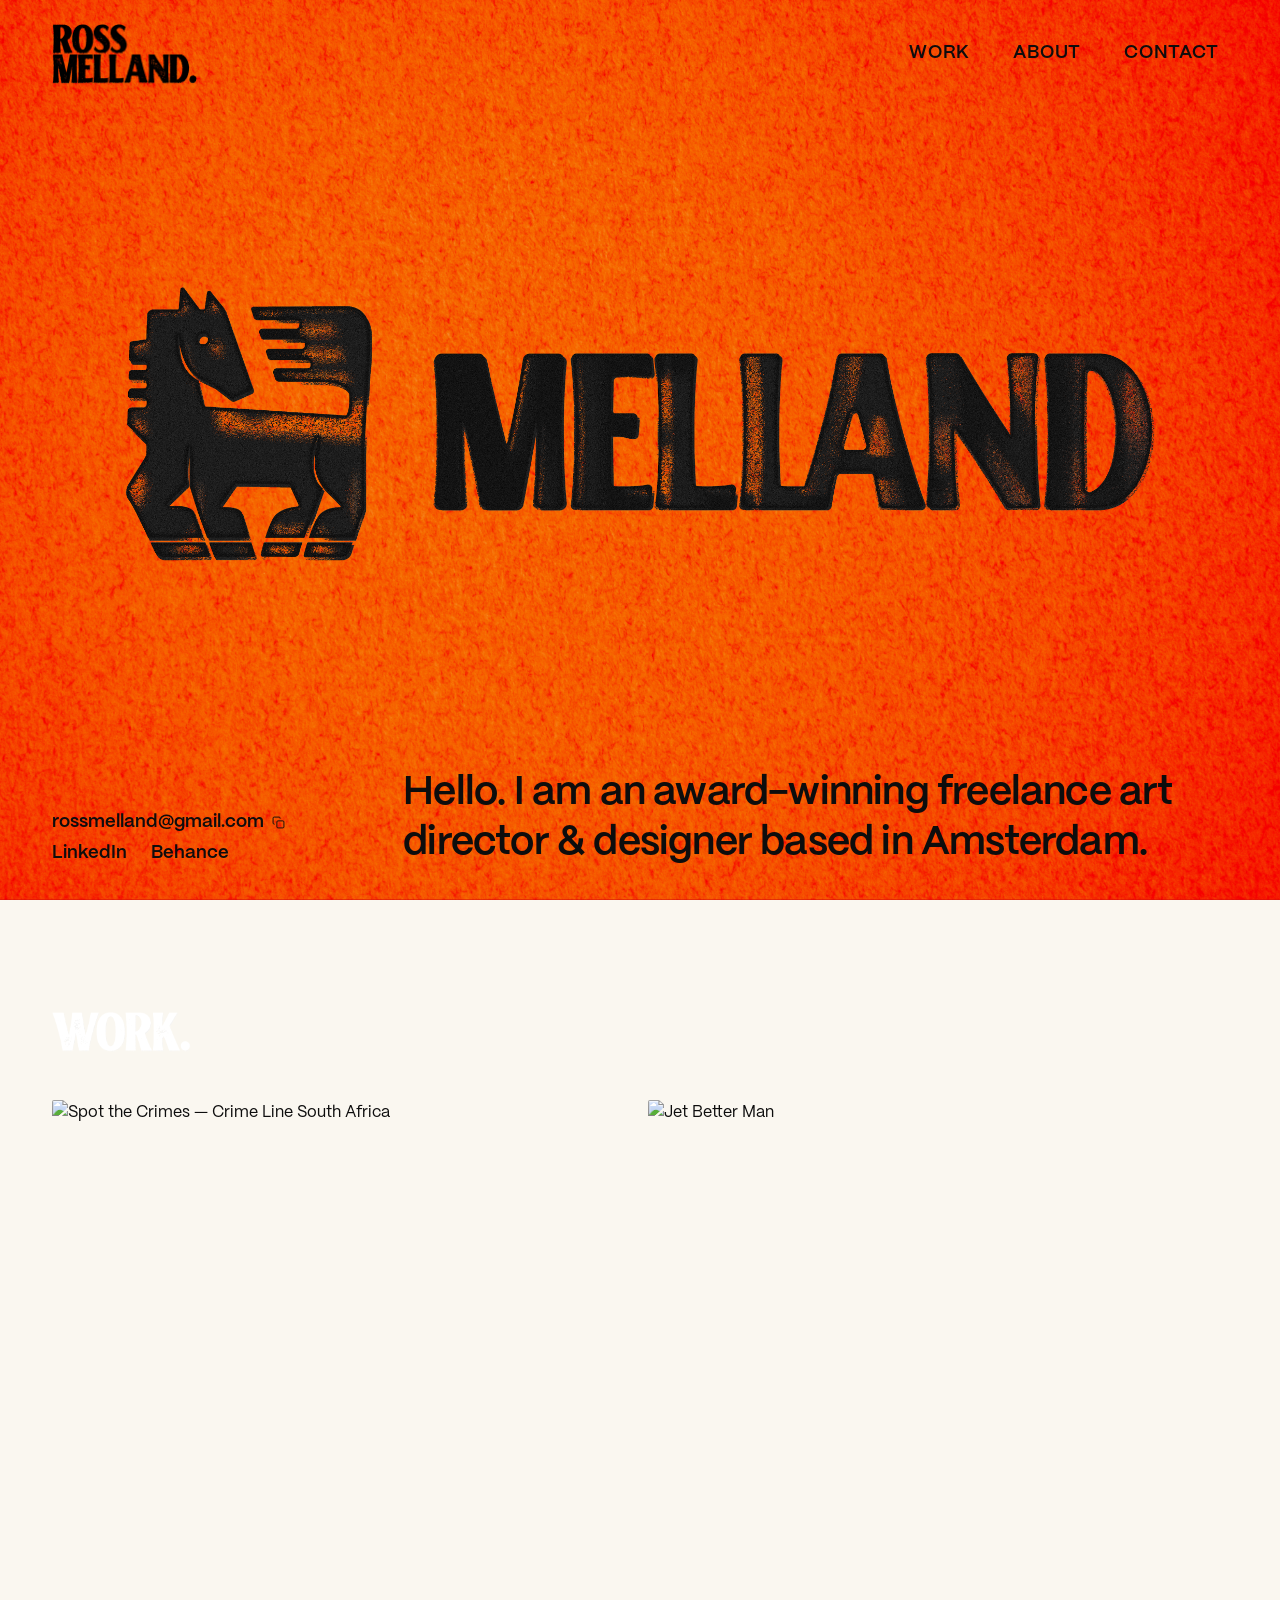
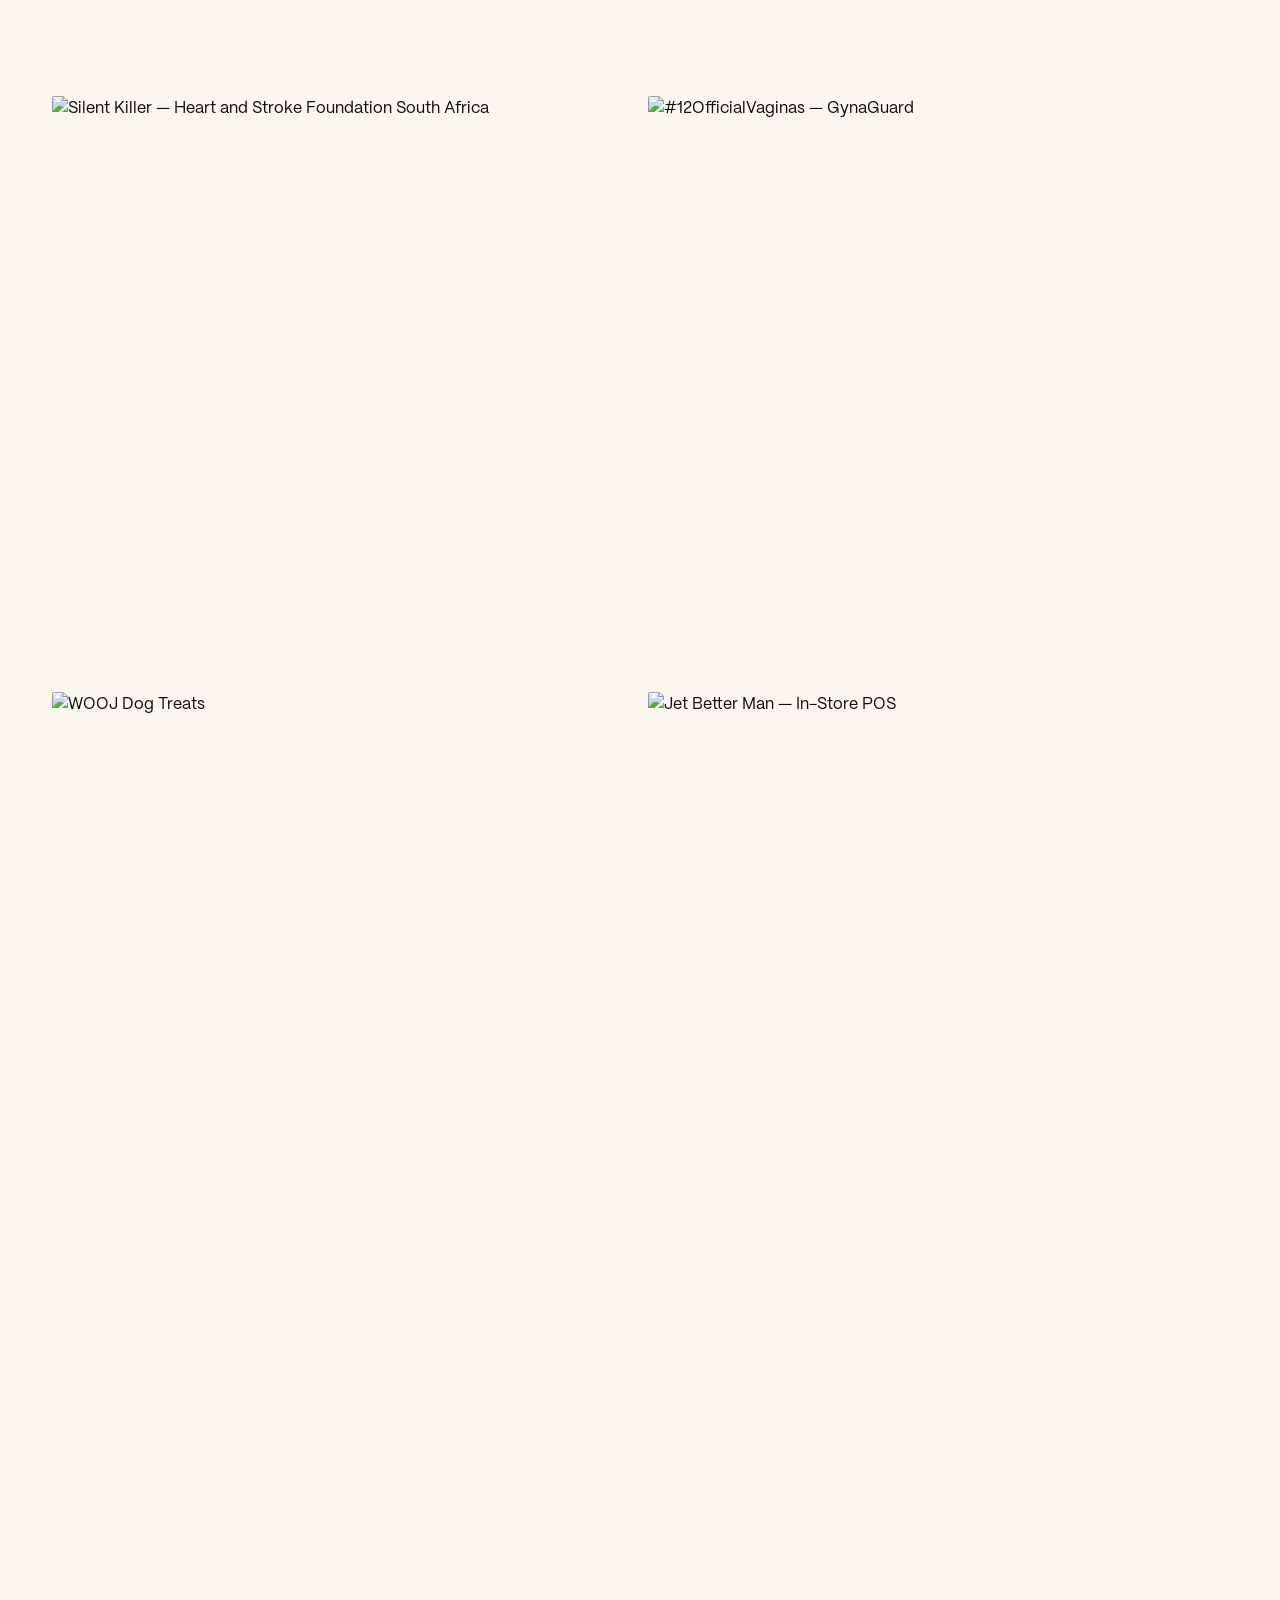
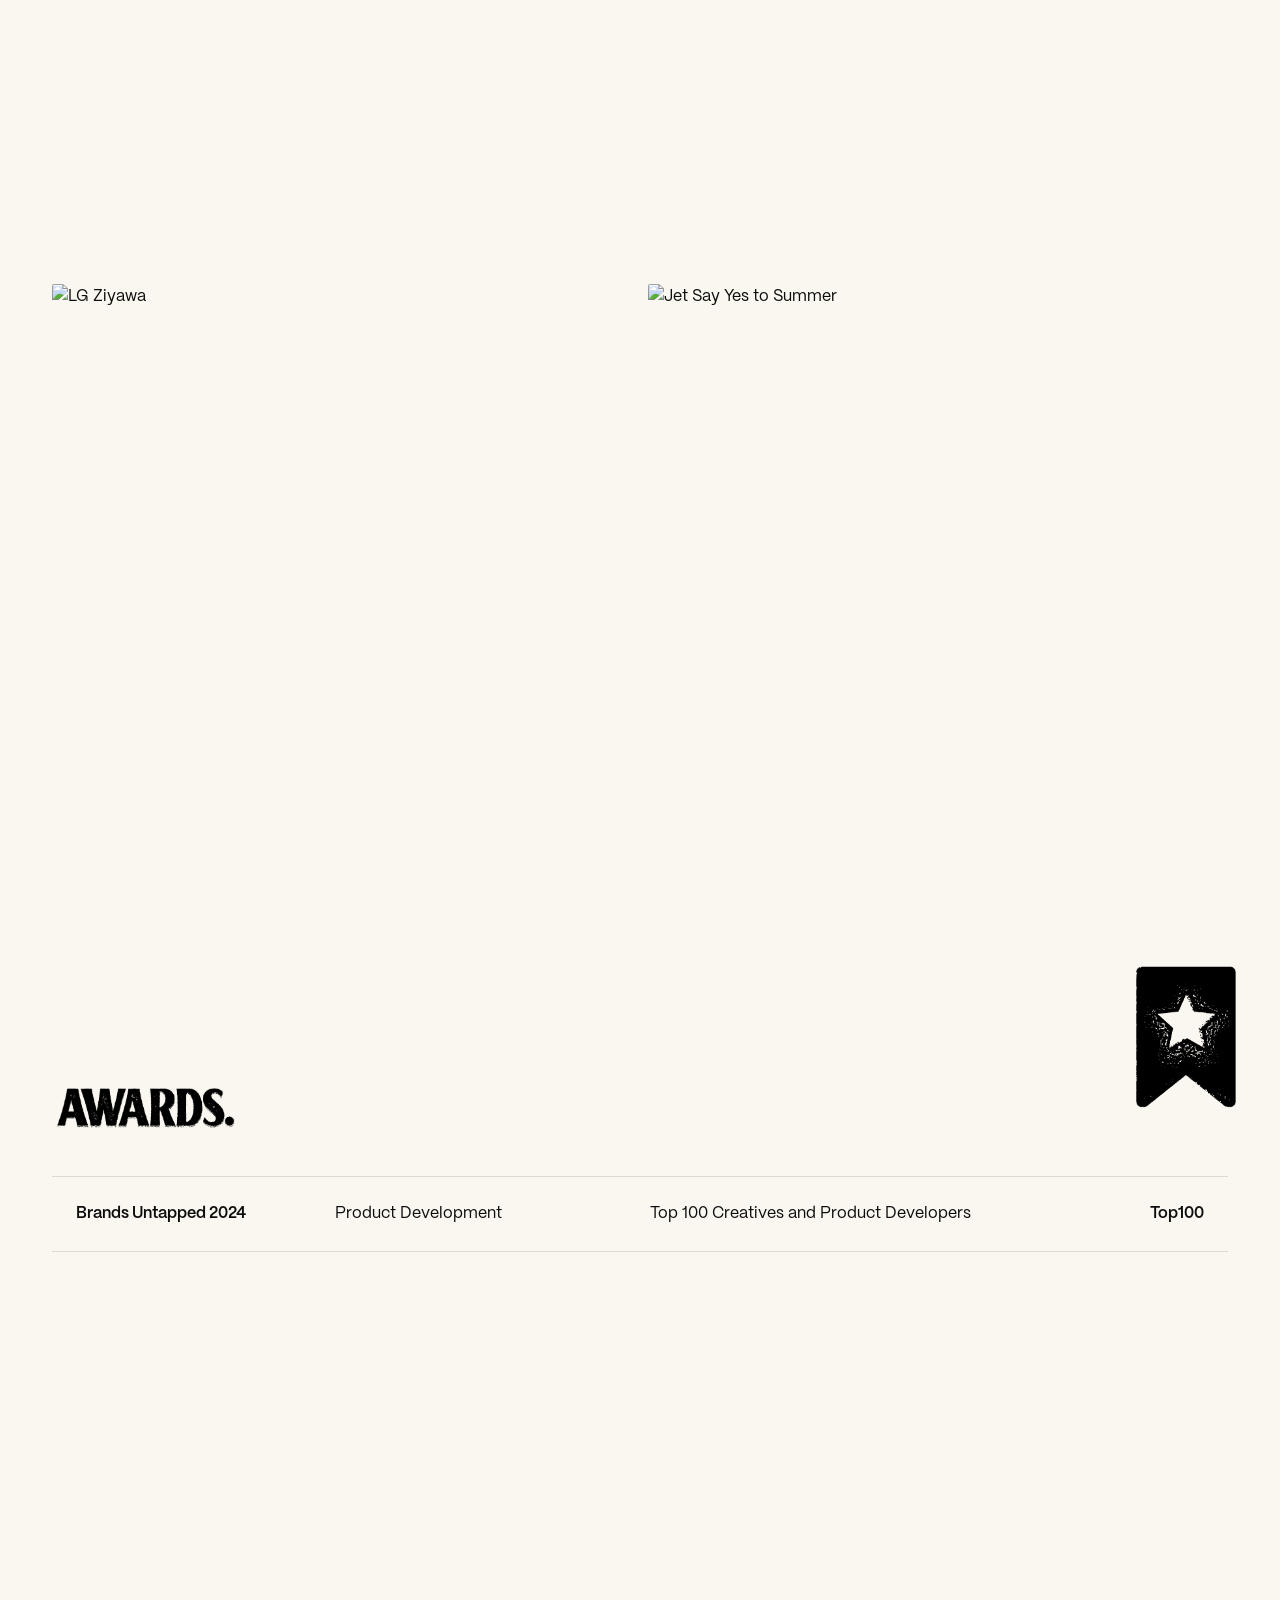
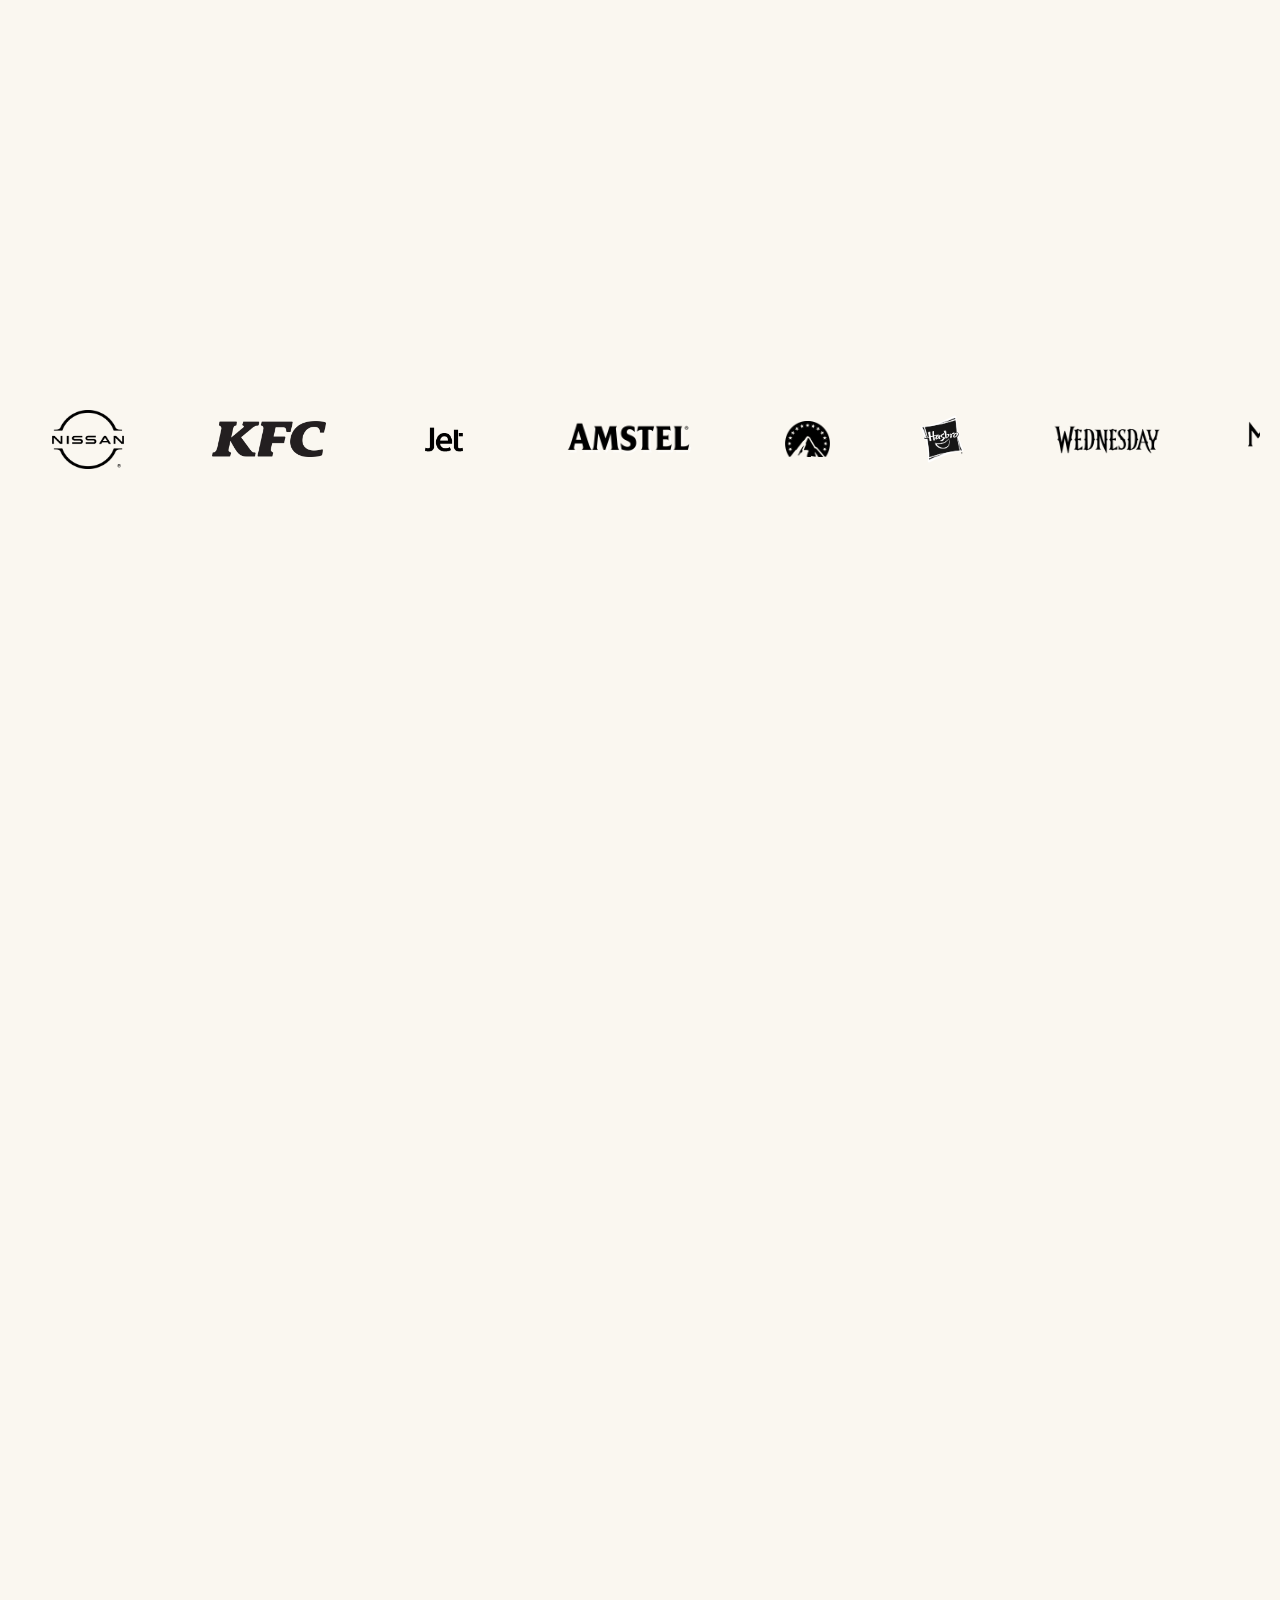
==== index.html @ 4ff9392a "Add stamped nav hover effect, tighten nav spacing, resize hero contact links Co-Authored-By: Claude " ====
<!DOCTYPE html>
<html lang="en">
<head>
  <meta charset="UTF-8" />
  <meta name="viewport" content="width=device-width, initial-scale=1.0" />
  <title>Ross Melland — Senior Art Director, Amsterdam</title>
  <meta name="description" content="Ross Melland is a Senior Art Director based in Amsterdam, specialising in art direction, brand identity, licensing, and creative consultancy." />
  <link rel="icon" type="image/png" sizes="32x32" href="favicon-32.png" />
  <link rel="icon" type="image/png" sizes="16x16" href="favicon-16.png" />
  <link rel="icon" type="image/x-icon" href="favicon.ico" />
  <link rel="apple-touch-icon" sizes="180x180" href="favicon-180.png" />
  <link rel="stylesheet" href="styles.css" />
</head>
<body>

  <div class="page-wrapper" id="pageWrapper">

  <!-- Navigation -->
  <nav class="nav" id="nav">
    <div class="nav__inner">
      <a href="index.html" class="nav__logo">
        <span class="nav__logo-frame">
          <img src="images/headings/about-title.png" alt="Ross Melland" class="nav__logo-img nav__logo-img--word" />
          <img src="images/Melland icon stamped.png" alt="Ross Melland" class="nav__logo-img nav__logo-img--mark" />
        </span>
      </a>
      <button class="nav__toggle" id="navToggle" aria-label="Toggle menu" aria-expanded="false">
        <span></span><span></span>
      </button>
      <ul class="nav__links" id="navLinks">
        <li><a href="#work" class="nav__link--work">Work</a></li>
        <li><a href="#about" class="nav__link--about">About</a></li>
        <li><a href="#contact" class="nav__cta nav__link--contact">Contact</a></li>
      </ul>
    </div>
  </nav>

  <main>

    <!-- Hero -->
    <section class="hero" id="hero">
      <div class="hero__logo-wrap">
        <img src="images/Melland logo stamped.png" alt="Ross Melland" class="hero__logo" />
      </div>
      <div class="hero__bottom container">
        <div class="hero__contact">
          <div class="hero__email-wrap">
            <button class="hero__email" id="heroEmail" aria-label="Copy email address">
              rossmelland@gmail.com
              <svg class="hero__email-icon" width="13" height="13" viewBox="0 0 24 24" fill="none" stroke="currentColor" stroke-width="1.75" aria-hidden="true">
                <rect x="9" y="9" width="13" height="13" rx="2"/>
                <path d="M5 15H4a2 2 0 0 1-2-2V4a2 2 0 0 1 2-2h9a2 2 0 0 1 2 2v1"/>
              </svg>
            </button>
            <span class="hero__copied" id="heroEmailCopied" aria-live="polite">Copied!</span>
          </div>
          <div class="hero__social-links">
            <a href="https://www.linkedin.com/in/rossmelland" target="_blank" rel="noopener noreferrer" class="hero__social-link">LinkedIn</a>
            <a href="https://www.behance.net/rossmelland" target="_blank" rel="noopener noreferrer" class="hero__social-link">Behance</a>
          </div>
        </div>
        <p class="hero__bio">Hello. I am an award-winning freelance art director &amp; designer based in Amsterdam.</p>
      </div>
    </section>

    <!-- Work / Portfolio -->
    <section class="section work" id="work">
      <div class="bg-tiles bg-tiles--work" id="bgTilesWork" aria-hidden="true"></div>
      <div class="container">
        <div class="section__header">
          <h2 class="section__title"><img src="images/headings/work-title.png" alt="Work." /></h2>
        </div>
        <div class="work__grid">

          <article class="work__card" data-index="01">
            <a href="gynaGuard.html" class="work__card-link" aria-label="View project: #12OfficialVaginas">
              <div class="work__card-image">
                <img src="images/projects/gynaGuard-hero.jpg" alt="#12OfficialVaginas — GynaGuard" class="work__card-img" />
                <div class="work__card-overlay">
                  <h3 class="work__card-overlay-title">#12OfficialVaginas</h3>
                  <span class="work__card-overlay-cat">Social Content Campaign</span>
                </div>
                <img src="images/textures/card-border-01.png" alt="" class="work__card-border" aria-hidden="true" />
              </div>
            </a>
          </article>

          <article class="work__card" data-index="02">
            <a href="jet-man.html" class="work__card-link" aria-label="View project: Jet Better Man">
              <div class="work__card-image">
                <img src="images/projects/jet-man-hero.png" alt="Jet Better Man" class="work__card-img" />
                <div class="work__card-overlay">
                  <h3 class="work__card-overlay-title">Better Man TVC</h3>
                  <span class="work__card-overlay-cat">Television Commercial</span>
                </div>
                <img src="images/textures/card-border-01.png" alt="" class="work__card-border" aria-hidden="true" />
              </div>
            </a>
          </article>

          <article class="work__card" data-index="03">
            <a href="jet-instagram.html" class="work__card-link" aria-label="View project: Jet Man Instagram">
              <div class="work__card-image">
                <img src="images/projects/jet-instagram-hero.jpg" alt="Jet Man Instagram" class="work__card-img" />
                <div class="work__card-overlay">
                  <h3 class="work__card-overlay-title">Jet Man Instagram</h3>
                  <span class="work__card-overlay-cat">Art Direction Social Media</span>
                </div>
                <img src="images/textures/card-border-01.png" alt="" class="work__card-border" aria-hidden="true" />
              </div>
            </a>
          </article>

          <article class="work__card" data-index="04">
            <a href="jet-pos.html" class="work__card-link" aria-label="View project: Jet Better Man — In-Store POS">
              <div class="work__card-image">
                <img src="images/projects/jet-pos-hero.jpg" alt="Jet Better Man — In-Store POS" class="work__card-img" />
                <div class="work__card-overlay">
                  <h3 class="work__card-overlay-title">Better Man In-Store</h3>
                  <span class="work__card-overlay-cat">Point of Sale / Outdoor</span>
                </div>
                <img src="images/textures/card-border-01.png" alt="" class="work__card-border" aria-hidden="true" />
              </div>
            </a>
          </article>

          <article class="work__card" data-index="05">
            <a href="licensing.html" class="work__card-link" aria-label="View project: Licensing & Product Development">
              <div class="work__card-image">
                <img src="images/projects/licensing-hero.jpg" alt="Licensing & Product Development" class="work__card-img" />
                <div class="work__card-overlay">
                  <h3 class="work__card-overlay-title">Product Development</h3>
                  <span class="work__card-overlay-cat">Licensed Merchandise</span>
                </div>
                <img src="images/textures/card-border-01.png" alt="" class="work__card-border" aria-hidden="true" />
              </div>
            </a>
          </article>

          <article class="work__card" data-index="06">
            <a href="spot-the-crimes.html" class="work__card-link" aria-label="View project: Spot the Crimes">
              <div class="work__card-image">
                <img src="images/projects/spot-the-crimes-hero.jpg" alt="Spot the Crimes — Crime Line South Africa" class="work__card-img" />
                <div class="work__card-overlay">
                  <h3 class="work__card-overlay-title">Spot the Crimes</h3>
                  <span class="work__card-overlay-cat">Interactive Print</span>
                </div>
                <img src="images/textures/card-border-01.png" alt="" class="work__card-border" aria-hidden="true" />
              </div>
            </a>
          </article>

          <article class="work__card" data-index="07">
            <a href="jet-summer.html" class="work__card-link" aria-label="View project: Jet Say Yes to Summer">
              <div class="work__card-image">
                <img src="images/projects/jet-summer-hero.png" alt="Jet Say Yes to Summer" class="work__card-img" />
                <div class="work__card-overlay">
                  <h3 class="work__card-overlay-title">Say Yes to Summer</h3>
                  <span class="work__card-overlay-cat">Television Commercial</span>
                </div>
                <img src="images/textures/card-border-01.png" alt="" class="work__card-border" aria-hidden="true" />
              </div>
            </a>
          </article>

          <article class="work__card" data-index="08">
            <a href="lg-ziyawa.html" class="work__card-link" aria-label="View project: LG Ziyawa">
              <div class="work__card-image">
                <img src="images/projects/lg-ziyawa-hero.png" alt="LG Ziyawa" class="work__card-img" />
                <div class="work__card-overlay">
                  <h3 class="work__card-overlay-title">Ziyawa</h3>
                  <span class="work__card-overlay-cat">Social Media</span>
                </div>
                <img src="images/textures/card-border-01.png" alt="" class="work__card-border" aria-hidden="true" />
              </div>
            </a>
          </article>

          <article class="work__card" data-index="09">
            <a href="wooj.html" class="work__card-link" aria-label="View project: WOOJ Dog Treats">
              <div class="work__card-image">
                <img src="images/projects/wooj-hero.jpg" alt="WOOJ Dog Treats" class="work__card-img" />
                <div class="work__card-overlay">
                  <h3 class="work__card-overlay-title">WOOJ Dog Treats</h3>
                  <span class="work__card-overlay-cat">Branding Design</span>
                </div>
                <img src="images/textures/card-border-01.png" alt="" class="work__card-border" aria-hidden="true" />
              </div>
            </a>
          </article>

          <article class="work__card" data-index="10">
            <a href="silent-killer.html" class="work__card-link" aria-label="View project: Silent Killer">
              <div class="work__card-image">
                <img src="images/projects/silent-killer-hero.png" alt="Silent Killer — Heart and Stroke Foundation South Africa" class="work__card-img" />
                <div class="work__card-overlay">
                  <h3 class="work__card-overlay-title">Silent Killer</h3>
                  <span class="work__card-overlay-cat">Television Commercial</span>
                </div>
                <img src="images/textures/card-border-01.png" alt="" class="work__card-border" aria-hidden="true" />
              </div>
            </a>
          </article>

        </div>
      </div>
    </section>

    <!-- Award icon anchor — zero-height, sits exactly at the Work/Awards
         seam in normal flow. Its z-index (below .work's) lets an
         absolutely-positioned icon inside it straddle that boundary:
         negative top tucks the icon behind the black Work band, without
         being clipped by .bg-zone-combined's overflow: hidden below. -->
    <div class="awards__icon-anchor">
      <div class="container">
        <img src="images/award-icon.png" alt="" class="awards__icon" />
      </div>
    </div>

    <!-- Awards + Ticker + About — one continuous background zone -->
    <div class="bg-zone-combined" id="zoneAwardsTickerAbout">
      <div class="bg-tiles bg-tiles--combined" id="bgTilesCombined" aria-hidden="true"></div>

    <!-- Awards & Recognition -->
    <section class="section awards" id="awards">
      <div class="container">
        <div class="section__header">
          <h2 class="section__title"><img src="images/headings/awards-title.png" alt="Awards &amp; Recognition." /></h2>
        </div>
        <div class="awards__list">

          <div class="award">
            <span class="award__name">Brands Untapped 2024</span>
            <span class="award__org">Product Development</span>
            <span class="award__desc">Top 100 Creatives and Product Developers</span>
            <span class="award__year">Top100</span>
          </div>

          <div class="award">
            <span class="award__name">Assegai Awards 2019</span>
            <span class="award__org">GynaGuard #12OfficialVaginas</span>
            <span class="award__desc">Social Media</span>
            <span class="award__year">Gold</span>
          </div>

          <div class="award">
            <span class="award__name">Assegai Awards 2019</span>
            <span class="award__org">GynaGuard #12OfficialVaginas</span>
            <span class="award__desc">Art Direction</span>
            <span class="award__year">Leader</span>
          </div>

          <div class="award">
            <span class="award__name">Assegai Awards 2019</span>
            <span class="award__org">GynaGuard #12OfficialVaginas</span>
            <span class="award__desc">Most Effective use of content</span>
            <span class="award__year">Bronze</span>
          </div>

          <div class="award">
            <span class="award__name">The Loerie Awards 2019</span>
            <span class="award__org">GynaGuard #12OfficialVaginas</span>
            <span class="award__desc">Digital Social Media</span>
            <span class="award__year">Silver</span>
          </div>

          <div class="award">
            <span class="award__name">The New Generation Awards 2019</span>
            <span class="award__org">GynaGuard #12OfficialVaginas</span>
            <span class="award__desc">Best use of social media to research and evaluate</span>
            <span class="award__year">Silver</span>
          </div>

          <div class="award">
            <span class="award__name">The Loerie Awards 2018</span>
            <span class="award__org">Jet Better Man</span>
            <span class="award__desc">Best TVC up to 90 seconds</span>
            <span class="award__year">Finalist</span>
          </div>

          <div class="award">
            <span class="award__name">Vuka Awards 2009</span>
            <span class="award__org">HSFSA Silent Killer</span>
            <span class="award__desc">Best cinematography</span>
            <span class="award__year">Gold</span>
          </div>

          <div class="award">
            <span class="award__name">Pyropak Awards 2011</span>
            <span class="award__org">Vida Coffee</span>
            <span class="award__desc">Packaging</span>
            <span class="award__year">Gold</span>
          </div>

        </div>
      </div>
    </section>

    <!-- Clients ticker -->
    <section class="clients">
      <div class="clients__track-wrap">
        <div class="clients__track">

          <div class="clients__set">
            <div class="client__item"><img src="images/logos/nissan-logo.png" alt="Nissan" class="client__logo client__logo--xl" /></div>
            <div class="client__item"><img src="images/logos/kfc-logo.png" alt="KFC" class="client__logo" /></div>
            <div class="client__item"><img src="images/logos/jet-logo.png" alt="Jet" class="client__logo client__logo--xl" /></div>
            <div class="client__item"><img src="images/logos/amstel-logo.png" alt="Amstel" class="client__logo" /></div>
            <div class="client__item"><img src="images/logos/paramount-logo.png" alt="Paramount" class="client__logo" /></div>
            <div class="client__item"><img src="images/logos/hasbro-logo.png" alt="Hasbro" class="client__logo client__logo--lg" /></div>
            <div class="client__item"><img src="images/logos/wednesday-logo.png" alt="Wednesday" class="client__logo client__logo--xl" /></div>
            <div class="client__item"><img src="images/logos/mgm-logo.png" alt="MGM" class="client__logo" /></div>
            <div class="client__item"><img src="images/logos/smeg-logo.png" alt="Smeg" class="client__logo" /></div>
            <div class="client__item"><img src="images/logos/peanuts-logo.png" alt="Peanuts" class="client__logo" /></div>
            <div class="client__item"><img src="images/logos/lg-logo.png" alt="LG" class="client__logo" /></div>
            <div class="client__item"><img src="images/logos/tommy-logo.png" alt="Tommy" class="client__logo client__logo--xxl" /></div>
          </div>

          <div class="clients__set" aria-hidden="true">
            <div class="client__item"><img src="images/logos/nissan-logo.png" alt="" class="client__logo client__logo--xl" /></div>
            <div class="client__item"><img src="images/logos/kfc-logo.png" alt="" class="client__logo" /></div>
            <div class="client__item"><img src="images/logos/jet-logo.png" alt="" class="client__logo client__logo--xl" /></div>
            <div class="client__item"><img src="images/logos/amstel-logo.png" alt="" class="client__logo" /></div>
            <div class="client__item"><img src="images/logos/paramount-logo.png" alt="" class="client__logo" /></div>
            <div class="client__item"><img src="images/logos/hasbro-logo.png" alt="" class="client__logo client__logo--lg" /></div>
            <div class="client__item"><img src="images/logos/wednesday-logo.png" alt="" class="client__logo client__logo--xl" /></div>
            <div class="client__item"><img src="images/logos/mgm-logo.png" alt="" class="client__logo" /></div>
            <div class="client__item"><img src="images/logos/smeg-logo.png" alt="" class="client__logo" /></div>
            <div class="client__item"><img src="images/logos/peanuts-logo.png" alt="" class="client__logo" /></div>
            <div class="client__item"><img src="images/logos/lg-logo.png" alt="" class="client__logo" /></div>
            <div class="client__item"><img src="images/logos/tommy-logo.png" alt="" class="client__logo client__logo--xxl" /></div>
          </div>

        </div>
      </div>
    </section>

    <!-- About -->
    <section class="section about" id="about">
      <div class="container">
        <div class="about__inner">
          <div class="about__image-wrap">
            <div class="about__image-placeholder">
              <img src="images/ross-photo.png" alt="Portrait of Ross Melland" class="about__image-photo" />
              <img src="images/textures/card-border-01.png" alt="" class="about__image-border" aria-hidden="true" />
            </div>
          </div>
          <div class="about__content">
            <h2 class="about__title"><img src="images/headings/about-title.png" alt="Ross Melland." /></h2>
            <p class="about__bio">
              I'm Ross — a Senior Art Director with 15 years of experience across advertising and licensed product development. I've led campaigns at Joe Public United in South Africa and spent five years at WildBrain CPLG in Amsterdam managing creative across 15+ franchises, 60+ licensees, and 15+ European markets.
            </p>
          </div>
        </div>
      </div>
    </section>

    </div>

  </main>

  </div>

  <!-- Footer / Contact -->
  <footer class="footer" id="contact">
    <div class="bg-tiles bg-tiles--footer" aria-hidden="true"></div>
    <div class="footer__scrim" aria-hidden="true"></div>
    <div class="footer__reveal-inner">
    <div class="container">

      <div class="footer__upper">
        <h2 class="footer__heading">Interested in working together?<br />I would love to hear from you.</h2>
        <div class="footer__actions">
          <a href="mailto:rossmelland@gmail.com" class="footer__btn">Say "Hi!"</a>
          <div class="footer__avail">
            <span class="footer__avail-dot"></span>
            <span class="footer__avail-text">Available for work</span>
          </div>
        </div>
      </div>

      <div class="footer__lower">
        <div class="footer__contact-list">
          <a href="tel:+31627154831" class="footer__contact-item">+31 62 715 4831</a>
          <a href="mailto:rossmelland@gmail.com" class="footer__contact-item">rossmelland@gmail.com</a>
          <a href="https://www.linkedin.com/in/rossmelland" target="_blank" rel="noopener noreferrer" class="footer__contact-item">LinkedIn</a>
          <a href="https://www.behance.net/rossmelland" target="_blank" rel="noopener noreferrer" class="footer__contact-item">Behance</a>
        </div>

        <div class="footer__legal">
          <span>All rights reserved.</span>
          <span>Ross Melland ©2026</span>
        </div>
      </div>

    </div>
    </div>
  </footer>

  <script src="script.js"></script>
</body>
</html>
---- styles.css ----
/* ============================================================
   FONTS — PP Mori local
   ============================================================ */

@font-face {
  font-family: 'PPMori';
  src: url('fonts/pp-mori/PPMori-Extralight.otf') format('opentype');
  font-weight: 200;
  font-style: normal;
  font-display: swap;
}

@font-face {
  font-family: 'PPMori';
  src: url('fonts/pp-mori/PPMori-ExtralightItalic.otf') format('opentype');
  font-weight: 200;
  font-style: italic;
  font-display: swap;
}

@font-face {
  font-family: 'PPMori';
  src: url('fonts/pp-mori/PPMori-Regular.otf') format('opentype');
  font-weight: 400;
  font-style: normal;
  font-display: swap;
}

@font-face {
  font-family: 'PPMori';
  src: url('fonts/pp-mori/PPMori-RegularItalic.otf') format('opentype');
  font-weight: 400;
  font-style: italic;
  font-display: swap;
}

@font-face {
  font-family: 'PPMori';
  src: url('fonts/pp-mori/PPMori-SemiBold.otf') format('opentype');
  font-weight: 600;
  font-style: normal;
  font-display: swap;
}

@font-face {
  font-family: 'PPMori';
  src: url('fonts/pp-mori/PPMori-SemiBoldItalic.otf') format('opentype');
  font-weight: 600;
  font-style: italic;
  font-display: swap;
}

/* ============================================================
   RESET & BASE
   ============================================================ */

*, *::before, *::after {
  box-sizing: border-box;
  margin: 0;
  padding: 0;
  cursor: none !important;
}

/* Restore native cursor on touch / coarse-pointer devices */
@media (hover: none), (pointer: coarse) {
  *, *::before, *::after { cursor: auto !important; }
}

/* ============================================================
   CUSTOM CURSOR
   ============================================================ */

/* .cursor tracks the pointer 1:1 (transform set directly per mousemove,
   no transition — any transition here would reintroduce lag), and
   carries filter + mix-blend-mode itself. That placement matters:
   .cursor is position:fixed with a z-index, which establishes a
   stacking context — mix-blend-mode on a CHILD of that context only
   blends within it (against nothing else in there), not against the
   real page, and just renders as flat white. Keeping filter/blend-mode
   on .cursor itself means the whole fixed layer blends correctly at
   the page's top level, same as the original single-element cursor.
   The inner .cursor__mark only ever gets transform/opacity (hover-
   expand's width/height still lives on .cursor), so the click
   pop/regrow animation still never touches the position transform. */
.cursor {
  position: fixed;
  top: 0;
  left: 0;
  width: 24px;
  height: 32px;
  pointer-events: none;
  z-index: 99999;
  filter: invert(1);
  mix-blend-mode: difference;
  will-change: transform;
  transform: translate(-200px, -200px);
  transition: width 0.22s ease, height 0.22s ease;
}

.cursor--expanded {
  width: 36px;
  height: 48px;
}

/* Hides the custom arrow while hovering a zoomed lightbox image, so
   the native grab/grabbing cursor (styles.css .lightbox__image rules)
   can show instead — see initCursor()'s comment. */
.cursor--hidden-for-native {
  opacity: 0;
}

.cursor__mark {
  display: block;
  width: 100%;
  height: 100%;
  transform-origin: 0 0;
}

@keyframes cursorPop {
  from { transform: scale(1);    opacity: 1; }
  to   { transform: scale(1.35); opacity: 0; }
}

@keyframes cursorGrow {
  from { transform: scale(0); opacity: 0; }
  to   { transform: scale(1); opacity: 1; }
}

.cursor__mark.pop  { animation: cursorPop 0.18s ease-out forwards; }
.cursor__mark.grow { animation: cursorGrow 0.18s ease-out forwards; }

@media (prefers-reduced-motion: reduce) {
  .cursor__mark.pop,
  .cursor__mark.grow {
    animation: none !important;
  }
}

:root {
  --color-bg:         #FAF7F0;
  --color-bg-light:   #FAF7F0;
  --color-text:       #0D0D0D;
  --color-text-muted: #0D0D0D;
  --color-border:     rgba(13, 13, 13, 0.12);
  --color-accent:     #0D0D0D;

  /* Paper texture — placeholder, swap --texture-image to change the grain */
  --texture-image:        url('images/textures/paper-bg.jpg');

  --font-display: 'PPMori', sans-serif;
  --font-body:    'PPMori', sans-serif;

  /* Type system — sizing/weight/case roles built on these five sizes.
     See styles.css type-role comments (SMALL / SMALL — CAPS / BODY /
     BODY BOLD / SUBHEAD / DISPLAY / HERO) for what each role sets.
     BODY BOLD is BODY's size (var(--text-body)) at weight 600 — for
     clickable/interactive or emphasized body-level text. */
  --text-small:   0.75rem;
  --text-body:    1rem;
  --text-subhead: 1.625rem;
  --text-display: 2.5rem;
  /* Floor lowered from 3rem to 2rem so the longest single-word case
     study title ('#12OfficialVaginas', gynaGuard) fits its container
     at 375px with no overflow (exact fit is ~35.5px/2.22rem there;
     2rem leaves a safety margin). 7vw crosses above the new floor at
     ~457px viewport width, same as before that point — unaffected —
     so nothing changes at 768px (53.76px) or 1440px (100.8px); only
     narrower viewports (~480px and below) actually see a smaller
     floor value than previously. */
  --text-hero:    clamp(2rem, 7vw, 6.5rem);

  --reveal-duration: 0.85s;
  --reveal-ease:     cubic-bezier(0.22, 1, 0.36, 1);
  --reveal-distance: 20px;

  --space-xs:  0.5rem;
  --space-sm:  1rem;
  --space-md:  2rem;
  --space-lg:  4rem;
  --space-xl:  6rem;
  --space-2xl: 7rem;

  --radius: 2px;
  --transition: 0.35s cubic-bezier(0.25, 0.46, 0.45, 0.94);

  /* Shared by the homepage work grid and case-study image grids so the
     two stay in sync — change once here, both follow. */
  --grid-gap:        1rem;
  --grid-gap-mobile: 0.75rem;
}

html {
  scroll-behavior: smooth;
  font-size: 16px;
}

body {
  background-color: var(--color-bg);
  color: var(--color-text);
  font-family: var(--font-body);
  font-size: var(--text-body);
  font-weight: 400;
  text-transform: none;
  line-height: 1.6;
  -webkit-font-smoothing: antialiased;
  overflow-x: clip;
}

/* ============================================================
   SCROLL PARALLAX — footer reveal
   .page-wrapper holds everything except the footer, painted above
   it (z-index) so the sticky footer stays hidden underneath until
   scrolled past. (See BACKGROUND TILES below for the per-section
   paper texture zones.)
   ============================================================ */

.page-wrapper {
  position: relative;
  z-index: 1;
  background-color: var(--color-bg);
  overflow: hidden;
}

/* Gives <main> its own stacking context so negative-z-index children
   (.bg-zone-combined: -2, .awards__icon-anchor: -1) stay contained
   within it instead of resolving against .page-wrapper's context —
   without this, those negative z-indexes placed <main>'s own (plain,
   unstyled) box ABOVE its own descendants in paint/hit-test order,
   which silently ate hover/click on everything inside them (the
   Awards row hover, most visibly). z-index: 0 keeps <main> exactly
   where it already sat relative to .page-wrapper's other positioned
   children (.nav: 100, .footer: 0) — this only changes what's
   contained *inside* <main>, not how <main> itself stacks. */
main {
  position: relative;
  z-index: 0;
}

.footer__reveal-inner {
  will-change: transform;
}

@media (prefers-reduced-motion: reduce) {
  .footer { position: static !important; }
  .footer__reveal-inner { transform: none !important; }
  .bg-tile { transform: none !important; }
}

/* ============================================================
   BACKGROUND TILES — shared zone system
   Every zone (homepage hero / work / the combined Awards+Ticker+
   About zone, each case study page's single .bg-zone-combined, and
   the footer on every page) hosts its own absolutely-positioned
   canvas of native-size paper tiles (populated by initBgTiles in
   script.js) instead of a stretched texture image. Tiles scatter
   with overlap and drift at their own subtle parallax speed off one
   shared scroll/rAF loop — except the footer's, which are placed
   once and never move, since the footer is revealed by the sticky
   curtain-lift rather than by scrolling past it. The host element
   (.hero / .work / .bg-zone-combined / .footer) provides the
   positioning context and clips tiles to its own bounds.
   ============================================================ */

.bg-tiles {
  position: absolute;
  inset: 0;
  overflow: hidden;
  pointer-events: none;
  z-index: -1;
}

.bg-tile {
  position: absolute;
  top: 0;
  left: 0;
  pointer-events: none;
  will-change: transform;
}

.bg-tile-img {
  display: block;
  max-width: none;
  pointer-events: none;
}

.bg-zone-combined {
  position: relative;
  z-index: -2;
  overflow: hidden;
}

/* Award icon anchor — see the comment on .awards__icon-anchor in
   index.html. z-index: -1 sits below .work's z-index: 0 (hiding the
   icon's top half behind the black Work band) and above
   .bg-zone-combined's z-index: -2 (keeping the icon's bottom half in
   front of the Awards zone's paper-tile background). Both .work and
   .bg-zone-combined establish their own stacking contexts (position +
   explicit z-index), so page-wrapper's/body's background-color is
   never exposed by this — a stacking-context root's own background
   always paints behind all of its descendants, regardless of how
   negative a descendant's z-index is. */
.awards__icon-anchor {
  position: relative;
  height: 0;
  z-index: -1;
}

.awards__icon-anchor .container {
  position: relative;
}

.awards__icon {
  position: absolute;
  top: -10px;
  right: 1.5rem; /* matches .award's own right padding, so it lines up
                    with the right edge of the award__year column */
  width: 100px;
  height: auto;
}

img { display: block; max-width: 100%; }
a  { color: inherit; text-decoration: none; }
ul { list-style: none; }

/* ============================================================
   FOCUS (keyboard navigation)
   ============================================================ */

:focus-visible {
  outline: 2px solid var(--color-text);
  outline-offset: 3px;
  border-radius: var(--radius);
}

/* ============================================================
   UTILITIES
   ============================================================ */

.container {
  width: 100%;
  max-width: 1240px;
  margin: 0 auto;
  padding: 0 var(--space-md);
}

.label {
  display: inline-block;
  font-family: var(--font-body);
  font-size: var(--text-small);
  font-weight: 200;
  letter-spacing: 0.08em;
  text-transform: uppercase;
  color: var(--color-text-muted);
}

.btn {
  display: inline-flex;
  align-items: center;
  gap: 0.5rem;
  font-family: var(--font-body);
  font-size: var(--text-small);
  font-weight: 200;
  letter-spacing: 0.08em;
  text-transform: uppercase;
  padding: 0.875rem 2rem;
  border-radius: var(--radius);
  transition: var(--transition);
  cursor: pointer;
  border: 1px solid transparent;
}

.btn--primary {
  background: var(--color-text);
  color: var(--color-bg);
  border-color: var(--color-text);
}

.btn--primary:hover {
  background: transparent;
  color: var(--color-text);
}

.btn--ghost {
  background: transparent;
  color: var(--color-text);
  border-color: var(--color-border);
}

.btn--ghost:hover {
  border-color: var(--color-text);
}

/* ============================================================
   NAVIGATION
   ============================================================ */

.nav {
  position: fixed;
  top: 0;
  left: 0;
  right: 0;
  z-index: 100;
  padding: 1.5rem 0;
  transition: var(--transition);
}

/* Auto-hide on scroll direction (script.js). transform triggers its
   own stacking context, same as position+z-index already did — .nav
   was already isolated from the rest of the page this way, so this
   changes nothing about how it stacks against other sections; it
   only affects ordering *within* .nav, which has no descendants that
   depend on painting above/below anything outside it. The custom
   cursor is a separate fixed element appended to <body>, not a
   descendant of .nav, so it's unaffected either way. */
.nav--hidden {
  transform: translateY(-100%);
}

.nav.scrolled {
  background: rgba(250, 247, 240, 0.92);
  backdrop-filter: blur(12px);
  -webkit-backdrop-filter: blur(12px);
  padding: 1rem 0;
  border-bottom: 1px solid var(--color-border);
}

.nav__inner {
  display: flex;
  align-items: center;
  justify-content: space-between;
  max-width: 1240px;
  margin: 0 auto;
  padding: 0 var(--space-md);
}

.nav__logo {
  display: flex;
  align-items: center;
  transition: opacity var(--transition);
}

.nav__logo:hover {
  opacity: 0.7;
}

.nav__logo img {
  height: 60px;
  width: auto;
  display: block;
  mix-blend-mode: multiply;
}

/* Homepage-only logo crossfade (script.js's initLogoSwap): the
   wordmark (about-title.png, ~2.41:1) and the square mark stacked in
   one fixed-width frame, both left-aligned at its top-left corner, so
   swapping which one is opaque never changes the frame's own box —
   .nav__links never moves. Width is fixed to the WIDER asset (the
   wordmark) at the shared 60px logo height: 60 * 4672/1938 ≈ 144.6px,
   leaving empty space to the right of the narrower square mark rather
   than centering or resizing it. Case-study pages keep the plain
   single <img>.nav__logo (rule above) — they have no #hero, so there's
   nothing for initLogoSwap to observe and no need for the frame. */
.nav__logo-frame {
  position: relative;
  display: block;
  height: 60px;
  width: calc(60px * 4672 / 1938);
}

.nav__logo-img {
  position: absolute;
  top: 0;
  left: 0;
  height: 60px;
  width: auto;
  display: block;
  mix-blend-mode: multiply;
  transition: opacity var(--transition);
}

.nav__logo-img--word {
  opacity: 1;
}

.nav__logo-img--mark {
  opacity: 0;
}

.nav--past-hero .nav__logo-img--word {
  opacity: 0;
}

.nav--past-hero .nav__logo-img--mark {
  opacity: 1;
}

.nav__links {
  display: flex;
  align-items: center;
  gap: 1.5rem;
}

.nav__links a {
  font-size: 1.15rem;
  font-weight: 600;
  letter-spacing: 0.04em;
  text-transform: uppercase;
  color: var(--color-text);
  position: relative;
  isolation: isolate;
  padding: 0.2rem 0.6rem;
  display: inline-flex;
  align-items: center;
  transition: color 0.4s ease;
}

/* Hover stamp: a hand-drawn black shape per link (rotation baked into
   the PNG, so no CSS rotate). Sized in em off the link's own font-size
   so it tracks the nav type if that changes — height is fixed at
   --stamp-h and width follows each PNG's aspect ratio (all 176px
   tall). The shapes sit almost dead-centre in their canvases (≤2px
   off at 176px), so plain 50/50 centring on the link lines the black
   up behind the word, plus a 0.11em lift because uppercase PPMori
   sits above the middle of the line box (no descenders to balance it). Wider than the link box, so no overflow:hidden
   on the <a>; the 2.5rem gap between links leaves room for the bleed.
   Revealed with a left-to-right clip-path wipe rather than scaleX so
   the torn edges never get squashed mid-transition. The image is set
   in the resting state so it's already loaded before the first hover. */
.nav__links a::before,
.nav__back-label::before {
  --stamp-h: 2.1em;
  content: '';
  position: absolute;
  top: 50%;
  left: 50%;
  height: var(--stamp-h);
  width: calc(var(--stamp-h) * var(--stamp-ratio, 2.375));
  background: var(--stamp-image) center / 100% 100% no-repeat;
  transform: translate(-50%, calc(-50% - 0.11em));
  clip-path: inset(0 100% 0 0);
  transition: clip-path 0.4s ease;
  z-index: -1;
  pointer-events: none;
}

.nav__link--work    { --stamp-image: url('images/textures/nav-stamp-work.png');    --stamp-ratio: calc(418 / 176); }
.nav__link--about   { --stamp-image: url('images/textures/nav-stamp-about.png');   --stamp-ratio: calc(475 / 176); }
.nav__link--contact { --stamp-image: url('images/textures/nav-stamp-contact.png'); --stamp-ratio: calc(562 / 176); }

.nav__links a:hover::before,
.nav__back-link:hover .nav__back-label::before {
  clip-path: inset(0 0 0 0);
}

.nav__links a:hover {
  color: #FAF7F0;
}

.nav__toggle {
  display: none;
  flex-direction: column;
  gap: 5px;
  background: none;
  border: none;
  cursor: pointer;
  padding: 4px;
}

.nav__toggle span {
  display: block;
  width: 22px;
  height: 1px;
  background: var(--color-text);
  transition: var(--transition);
}

/* All sections are light — nav--light-section mirrors the default */
.nav--light-section .nav__logo {
  color: var(--color-text);
}

.nav--light-section .nav__links a {
  color: var(--color-text-muted);
}

.nav--light-section .nav__links a:hover {
  color: var(--color-text);
}

.nav--light-section .nav__toggle span {
  background: var(--color-text);
}

.nav.scrolled.nav--light-section {
  background: rgba(250, 247, 240, 0.92);
  border-bottom-color: var(--color-border);
}

/* ============================================================
   HERO
   ============================================================ */

.hero {
  position: relative;
  z-index: 0;
  overflow: hidden;
  min-height: 100vh;
  min-height: 100svh;
  display: flex;
  flex-direction: column;
  padding-top: 5rem;
  padding-bottom: var(--space-md);
  background-image: url('images/hero-bg-orange-01.jpg');
  background-size: cover;
  background-position: center;
  background-repeat: no-repeat;
}

.hero__logo-wrap {
  flex: 1;
  display: flex;
  align-items: center;
  justify-content: center;
  padding: var(--space-lg) var(--space-md);
}

.hero__logo {
  width: clamp(404px, 81vw, 1242px);
  height: auto;
  display: block;
  mix-blend-mode: multiply;
}

.hero__bottom {
  display: flex;
  justify-content: space-between;
  align-items: flex-end;
  gap: var(--space-lg);
}

.hero__contact {
  display: flex;
  flex-direction: column;
  gap: 0.4rem;
}

.hero__email-wrap {
  display: flex;
  align-items: center;
  gap: 0.75rem;
}

.hero__email {
  background: none;
  border: none;
  padding: 0;
  font-family: var(--font-body);
  font-size: 1.15rem; /* matches .nav__links a */
  font-weight: 600;
  text-transform: none;
  letter-spacing: normal;
  color: var(--color-text);
  cursor: pointer;
  transition: opacity var(--transition);
  text-align: left;
  display: inline-flex;
  align-items: center;
  gap: 0.45em;
}

.hero__email:hover {
  opacity: 0.5;
}

.hero__email-icon {
  flex-shrink: 0;
  color: var(--color-text-muted);
  transition: color var(--transition);
}

.hero__email:hover .hero__email-icon {
  color: var(--color-text);
}

.hero__copied {
  font-size: var(--text-small);
  font-weight: 200;
  text-transform: none;
  letter-spacing: normal;
  color: var(--color-accent);
  opacity: 0;
  transition: opacity 0.35s ease;
  flex-shrink: 0;
}

.hero__copied.visible {
  opacity: 1;
}

.hero__social-links {
  display: flex;
  flex-direction: row;
  align-items: center;
  gap: 1.5rem;
}

.hero__social-link {
  font-size: 1.15rem; /* matches .nav__links a */
  font-weight: 600;
  text-transform: none;
  letter-spacing: normal;
  color: var(--color-text-muted);
  transition: color var(--transition);
}

.hero__social-link:hover {
  color: var(--color-text);
}

.hero__bio {
  font-size: var(--text-display);
  font-weight: 600;
  text-transform: none;
  line-height: 1.25;
  letter-spacing: -0.02em;
  color: var(--color-text);
  text-align: left;
  flex: 1;
  min-width: 0;
  max-width: 860px;
}

@media (max-width: 640px) {
  .hero__bottom {
    flex-direction: column;
    align-items: flex-start;
    gap: var(--space-md);
  }

  .hero__bio {
    flex: none;
    max-width: 100%;
    font-size: var(--text-subhead);
  }

  .hero__logo {
    width: clamp(269px, 81vw, 621px);
  }
}

/* ============================================================
   SECTIONS (shared)
   ============================================================ */

.section {
  padding: var(--space-2xl) 0;
}

.section__header {
  display: flex;
  flex-direction: column;
  gap: 0.75rem;
  margin-bottom: 3rem;
}

/* Stamped heading image, sized to match the original 2.5rem/600
   text heading's scale. Height is the controlled dimension so it
   reads at the same visual weight as the text it replaced; width
   follows the artwork's own aspect ratio. */
.section__title {
  display: block;
  height: 2.5rem;
}

.section__title img {
  display: block;
  height: 100%;
  width: auto;
}

/* Work's stamped heading is black ink on transparent — invert it to
   read white against the section's new black tiled background. */
.work .section__title img {
  filter: invert(1);
}

/* ============================================================
   WORK / PORTFOLIO
   ============================================================ */

.work {
  position: relative;
  z-index: 0;
  overflow: hidden;
}

.work__grid {
  display: grid;
  grid-template-columns: repeat(2, 1fr);
  gap: var(--grid-gap);
}

.work__card-link {
  display: block;
}

.work__card-image {
  overflow: hidden;
  border-radius: var(--radius);
  aspect-ratio: 1 / 1;
  position: relative;
}

.work__card-overlay {
  position: absolute;
  left: 0;
  right: 0;
  bottom: 0;
  min-height: 50%;
  background: linear-gradient(to top,
    rgba(13, 13, 13, 0.88) 0%,
    rgba(13, 13, 13, 0.55) 45%,
    transparent 100%
  );
  display: flex;
  flex-direction: column;
  justify-content: flex-end;
  gap: 0.35rem;
  padding: 0 1.25rem 1.25rem;
  opacity: 0;
  transition: opacity 0.45s ease;
  z-index: 2;
}

.work__card-link:hover .work__card-overlay {
  opacity: 1;
}

.work__card-overlay-title {
  font-family: var(--font-display);
  /* Fixed at --text-display (2.5rem) before, with no way to shrink for
     narrow cards — the longest single-word title ('#12OfficialVaginas')
     overflowed its card at 375px. Scoped clamp instead of touching
     --text-display itself, since that variable is also shared by
     .hero__bio and .footer__heading. 8vw reaches the 2.5rem ceiling at
     500px viewport width, so 1440/768/480 are all unaffected (still
     40px); only sub-500px cards actually shrink, down to a 1.75rem
     floor that keeps the longest title inside its box at 375px with a
     safety margin (exact fit there is ~31px/1.94rem). */
  font-size: clamp(1.75rem, 8vw, var(--text-display));
  font-weight: 600;
  text-transform: none;
  line-height: 1.05;
  letter-spacing: -0.02em;
  color: #FAF7F0;
}

.work__card-overlay-cat {
  font-size: var(--text-small);
  font-weight: 200;
  text-transform: uppercase;
  letter-spacing: 0.08em;
  color: rgba(250, 247, 240, 0.7);
}

/* ============================================================
   AWARDS & RECOGNITION
   ============================================================ */

/* Offsets the #awards hash-link arrival (from case study Awards
   links) so the section isn't tucked under the fixed nav: nav height
   (108px) + a small buffer. */
#awards {
  scroll-margin-top: 132px;
}

.awards__list {
  border-top: 1px solid var(--color-border);
}

.award {
  position: relative;
  display: grid;
  grid-template-columns: 2fr 2.5fr 4fr 0.6fr;
  gap: var(--space-md);
  padding: 1.5rem 1.5rem;
  border-bottom: 1px solid var(--color-border);
  overflow: hidden;
  align-items: center;
}

.award::before {
  content: '';
  position: absolute;
  inset: 0;
  background: #0D0D0D;
  transform: scaleX(0);
  transform-origin: left;
  transition: transform 0.4s ease;
  z-index: 0;
}

.award:hover::before {
  transform: scaleX(1);
}

.award__name,
.award__org,
.award__desc,
.award__year {
  position: relative;
  z-index: 1;
  transition: color 0.4s ease;
}

.award__name {
  font-size: var(--text-body);
  font-weight: 600;
  text-transform: none;
  letter-spacing: normal;
  color: var(--color-text);
  line-height: 1.35;
}

.award__org {
  font-size: var(--text-body);
  font-weight: 400;
  text-transform: none;
  color: var(--color-text-muted);
  line-height: 1.5;
}

.award__desc {
  font-size: var(--text-body);
  font-weight: 400;
  text-transform: none;
  color: var(--color-text-muted);
  line-height: 1.65;
}

.award__year {
  font-size: var(--text-body);
  font-weight: 600;
  text-transform: none;
  letter-spacing: normal;
  color: var(--color-text-muted);
  text-align: right;
}

.award:hover .award__name,
.award:hover .award__org,
.award:hover .award__desc,
.award:hover .award__year {
  color: #FAF7F0;
}

@media (max-width: 860px) {
  .award {
    grid-template-columns: 1fr 1fr;
    gap: 0.75rem var(--space-md);
  }

  .award__desc {
    grid-column: 1 / -1;
  }

  .award__year {
    text-align: left;
  }
}

@media (max-width: 480px) {
  .award {
    grid-template-columns: 1fr;
    gap: 0.4rem;
  }
}

/* ============================================================
   ABOUT
   ============================================================ */

.about {
  position: relative;
  overflow: hidden;
}

.about__inner {
  display: grid;
  grid-template-columns: 5fr 7fr;
  gap: var(--space-xl);
  align-items: start;
}

.about__image-wrap {
  position: sticky;
  top: 8rem;
}

.about__image-placeholder {
  aspect-ratio: 1 / 1;
  width: 100%;
  height: 100%;
  object-fit: cover;
  border-radius: var(--radius);
  display: flex;
  align-items: center;
  justify-content: center;
  font-size: 0.6875rem;
  letter-spacing: 0.1em;
  text-transform: uppercase;
  color: var(--color-text-muted);
  position: relative;
  overflow: hidden;
  background: #E8E5DE;
}

.about__image-placeholder::after {
  content: '';
  position: absolute;
  inset: 0;
  background: linear-gradient(160deg, #EAE7E0 0%, #E0DDD6 100%);
}

.about__image-placeholder span {
  position: relative;
  z-index: 1;
}

.about__image-photo {
  position: relative;
  z-index: 1;
  width: 100%;
  height: 100%;
  object-fit: cover;
  display: block;
}

.about__image-border {
  position: absolute;
  top: 0;
  left: 0;
  width: 100%;
  height: 100%;
  object-fit: cover;
  pointer-events: none;
  z-index: 2;
}

.about__content {
  padding-top: 0.5rem;
}

/* Stamped heading image. The artwork bakes in two lines (like the
   text it replaced), so the wrapper is sized to 2x the single-line
   2.5rem scale used elsewhere — each line within the image then
   reads at the same visual weight as .section__title's headings. */
.about__title {
  display: block;
  height: 8.5rem;
  margin: 0.75rem 0 var(--space-md);
}

.about__title img {
  display: block;
  height: 100%;
  width: auto;
  max-width: 100%;
  object-fit: contain;
  object-position: left center;
}

.about__bio {
  font-size: var(--text-body);
  font-weight: 400;
  text-transform: none;
  line-height: 1.85;
  color: #0D0D0D;
  margin-bottom: 1.25rem;
}

/* ============================================================
   WORK CARD — real image
   ============================================================ */

.work__card-img {
  width: 100%;
  height: 100%;
  object-fit: cover;
  display: block;
  transition: transform 0.35s ease-out;
}

.work__card-link:hover .work__card-img {
  transform: scale(1.06);
}

.work__card-border {
  position: absolute;
  top: 0;
  left: 0;
  width: 100%;
  height: 100%;
  object-fit: cover;
  pointer-events: none;
  z-index: 3;
  display: none; /* TEMP: visual test, worn border hidden on work cards only — see chat for revert instructions */
}

/* ============================================================
   PROJECT CASE STUDY — editorial layout
   ============================================================ */

.project-main {
  padding-top: 7rem;
  padding-bottom: var(--space-2xl);
}

.project-column {
  width: 90%;
  max-width: 860px;
  margin-left: auto;
  margin-right: auto;
}

.project-image-wrap {
  margin-bottom: var(--space-xl);
}

.project-image {
  width: 100%;
  height: auto;
  aspect-ratio: 16 / 9;
  object-fit: cover;
  object-position: center;
  display: block;
}

.project-title {
  font-family: var(--font-display);
  font-size: var(--text-hero);
  font-weight: 600;
  text-transform: none;
  line-height: 0.95;
  letter-spacing: -0.02em;
  color: var(--color-text);
  margin-bottom: var(--space-md);
}

.project-meta-bar {
  padding: var(--space-md) 0;
  border-top: 1px solid var(--color-border);
  border-bottom: 1px solid var(--color-border);
  margin-bottom: var(--space-xl);
}

.project-meta {
  display: grid;
  grid-template-columns: repeat(auto-fit, minmax(120px, 1fr));
  gap: var(--space-md);
}

.project-meta__item {
  display: flex;
  flex-direction: column;
  gap: 0.5rem;
}

.project-meta__label {
  font-size: var(--text-small);
  font-weight: 200;
  letter-spacing: 0.08em;
  text-transform: uppercase;
  color: var(--color-text-muted);
}

.project-meta__value {
  font-family: var(--font-display);
  font-size: var(--text-body);
  font-weight: 400;
  text-transform: none;
  color: var(--color-text);
  line-height: 1.45;
}

/* Awards value with inline icon marker — icon doesn't shrink and stays
   pinned to the first line even when there are multiple awards listed. */
.project-meta__value--award {
  display: flex;
  align-items: flex-start;
  gap: 0.35em;
}

.project-meta__award-icon {
  flex-shrink: 0;
  width: auto;
  height: 1.5em;
  margin-top: 0;
}

.project-meta__award-list {
  display: flex;
  flex-direction: column;
}

.project-meta__award-link {
  text-decoration: none;
  transition: opacity var(--transition);
}

.project-meta__award-link:hover {
  opacity: 0.6;
}

.project-body__copy p {
  font-size: var(--text-body);
  font-weight: 400;
  text-transform: none;
  line-height: 1.9;
  color: #0D0D0D;
  margin-bottom: 1.5rem;
}

.project-body__copy p:last-child {
  margin-bottom: 0;
}

/* Reusable stacked image grid for case-study pages — two-per-row, square,
   matching the homepage .work__grid sizing via the same --grid-gap
   variables. No overlay, hover, or link behavior; that's a later step. */
.project-gallery {
  display: grid;
  grid-template-columns: repeat(2, 1fr);
  gap: var(--grid-gap);
  margin: var(--space-xl) 0;
}

.project-gallery__img {
  width: 100%;
  aspect-ratio: 1 / 1;
  object-fit: cover;
  display: block;
  border-radius: var(--radius);
}

/* Reusable full-width single image for case-study pages — no fixed
   aspect-ratio or max-height, so it always renders at its native ratio
   at the full container width (landscape, portrait or square). A tall
   portrait image is allowed to run taller than the viewport; that's
   expected, not a bug. Shares --space-xl with .project-gallery's
   margin so the two layouts read as one consistent rhythm wherever
   they're mixed on a page. */
.project-image-full {
  display: block;
  width: 100%;
  height: auto;
  margin: var(--space-xl) 0;
}

/* Reusable 16:9 grid for case-study pages — two-per-row, sharing
   --grid-gap and --space-xl with .project-gallery so all the grid
   layouts read as one consistent rhythm wherever they're mixed on a
   page. Plain grid auto-placement already left-aligns a partial final
   row instead of stretching or centering it — no extra rule needed
   for that. No overlay, hover, or video-specific styling; images only,
   same as .project-gallery. Two columns is already the 768px layout,
   so there's no separate breakpoint rule for it — only 480px collapses
   further, to one column. */
.project-video-grid {
  display: grid;
  grid-template-columns: repeat(2, 1fr);
  gap: var(--grid-gap);
  margin: var(--space-xl) 0;
}

.project-video-grid__img {
  width: 100%;
  aspect-ratio: 16 / 9;
  object-fit: cover;
  display: block;
  border-radius: var(--radius);
}

.project-credit {
  font-size: var(--text-small);
  font-weight: 200;
  letter-spacing: 0.08em;
  text-transform: uppercase;
  color: #0D0D0D;
  margin-top: var(--space-md);
}

.nav__back-link {
  display: flex;
  align-items: center;
  gap: 0.5rem;
  font-size: 1.15rem;
  font-weight: 600;
  letter-spacing: 0.04em;
  text-transform: uppercase;
  color: var(--color-text-muted);
}

.nav--light-section .nav__back-link {
  color: var(--color-text-muted);
}

/* Same hover stamp as the homepage nav (shared ::before rule above),
   but on the label only: the PNG is proportioned to the words, and at
   the shared 2.1em height it leaves ~0.7em of black either side of
   "Back to Work" — in line with Work/About/Contact — whereas stretching
   it over the arrow too would leave ~1px. The arrow stays dark on the
   page background (it inherits the link's colour, which doesn't change).
   The stamp bleeds ~0.7em left of the words, more than the 0.5rem flex
   gap, so the extra 0.4em margin keeps the black clear of the arrow's
   shaft instead of swallowing its tail. */
.nav__back-label {
  margin-left: 0.4em;
  --stamp-image: url('images/textures/nav-stamp-back-to-work.png');
  --stamp-ratio: calc(826 / 176);
  position: relative;
  isolation: isolate;
  display: inline-block;
  transition: color 0.4s ease;
}

.nav__back-link:hover .nav__back-label {
  color: #FAF7F0;
}

.project-back {
  padding: var(--space-xl) 0;
  border-top: 1px solid var(--color-border);
}

.project-back__link {
  display: flex;
  flex-direction: column;
  gap: 0.6rem;
}

.project-back__label {
  color: var(--color-text-muted);
}

.project-back__text {
  font-family: var(--font-display);
  font-size: clamp(2rem, 4vw, 3.5rem);
  font-weight: 600;
  color: var(--color-text);
  line-height: 1;
  display: flex;
  align-items: center;
  gap: 0.75rem;
  transition: opacity var(--transition);
}

.project-back__link:hover .project-back__text {
  opacity: 0.5;
}

@media (max-width: 768px) {
  .project-main {
    padding-top: 5.5rem;
  }

  .project-meta {
    grid-template-columns: repeat(2, 1fr);
    gap: var(--space-sm) var(--space-md);
  }
}

@media (max-width: 480px) {
  .project-column {
    width: 92%;
  }

  .project-meta {
    grid-template-columns: 1fr;
  }

  .project-gallery {
    grid-template-columns: 1fr;
  }

  .project-video-grid {
    grid-template-columns: 1fr;
  }
}

/* ============================================================
   CLIENTS TICKER
   ============================================================ */

.clients {
  padding: 1.575rem 0;
  overflow: hidden;
  background: transparent;
}

.clients__track-wrap {
  max-width: 1240px;
  margin: 0 auto;
  padding: 0 var(--space-md);
  overflow: hidden;
  position: relative;
  cursor: default;
}

.clients__track {
  display: flex;
  width: max-content;
  animation: clientsTicker 32s linear infinite;
}

.clients__set {
  display: flex;
  align-items: center;
  gap: 5.5rem;
  padding-right: 5.5rem;
}

.client__item {
  display: flex;
  align-items: center;
  white-space: nowrap;
}

.client__logo {
  height: 36px;
  width: auto;
  object-fit: contain;
}

.client__logo--lg {
  height: 47.88px;
}

.client__logo--xl {
  height: 59.85px;
}

.client__logo--xxl {
  height: 54px;
}

@keyframes clientsTicker {
  from { transform: translateX(0); }
  to   { transform: translateX(-50%); }
}

/* ============================================================
   FOOTER — dark contact + copyright
   ============================================================ */

.footer {
  position: sticky;
  bottom: 0;
  z-index: 0;
  /* Solid fallback in case the tiled background never loads/runs —
     the tiles themselves (.bg-tiles--footer, see BACKGROUND TILES)
     sit behind .footer__scrim, which sits behind the content, so
     legibility never depends on which part of a tile lands under a
     given line. Tiles are placed once and never move — see
     initBgTiles's "static" zones in script.js. */
  background-color: #0D0D0D;
  color: #FAF7F0;
  padding: var(--space-2xl) 0 var(--space-lg);
}

/* 35% black scrim between the tiled background and the content —
   sits at the same z-index as .bg-tiles--footer but after it in the
   DOM, so it paints on top of the tiles and beneath everything else. */
.footer__scrim {
  position: absolute;
  inset: 0;
  background: rgba(0, 0, 0, 0.35);
  z-index: -1;
  pointer-events: none;
}

.footer__upper {
  padding-bottom: var(--space-lg);
  margin-bottom: var(--space-lg);
}

.footer__heading {
  font-family: var(--font-display);
  font-size: var(--text-display);
  font-weight: 600;
  text-transform: none;
  line-height: 1.1;
  letter-spacing: -0.03em;
  color: #FAF7F0;
  margin-bottom: var(--space-md);
}

.footer__actions {
  display: flex;
  align-items: center;
  gap: 1.75rem;
  flex-wrap: wrap;
}

.footer__btn {
  display: inline-block;
  background: #FAF7F0;
  color: #0D0D0D;
  font-family: var(--font-body);
  font-size: var(--text-body);
  font-weight: 600;
  text-transform: none;
  letter-spacing: normal;
  padding: 0.75rem 2rem;
  border-radius: 5px;
  transition: opacity var(--transition);
  white-space: nowrap;
}

.footer__btn:hover {
  opacity: 0.8;
}

.footer__avail {
  display: flex;
  align-items: center;
  gap: 0.6rem;
}

.footer__avail-dot {
  width: 8px;
  height: 8px;
  border-radius: 50%;
  background: #FAF7F0;
  flex-shrink: 0;
  animation: avail-pulse 2.2s ease-in-out infinite;
}

@keyframes avail-pulse {
  0%, 100% { transform: scale(1);    opacity: 1;   }
  50%       { transform: scale(1.6); opacity: 0.45; }
}

.footer__avail-text {
  font-size: var(--text-small);
  font-weight: 200;
  text-transform: none;
  letter-spacing: normal;
  color: #FAF7F0;
}

.footer__lower {
  display: flex;
  justify-content: space-between;
  align-items: flex-end;
  gap: var(--space-md);
}

.footer__contact-list {
  display: flex;
  flex-direction: column;
  gap: 0.4rem;
}

.footer__contact-item {
  font-size: var(--text-body);
  font-weight: 600;
  text-transform: none;
  letter-spacing: normal;
  color: #FAF7F0;
  transition: opacity var(--transition);
}

.footer__contact-item:hover {
  opacity: 0.6;
}

.footer__legal {
  display: flex;
  flex-direction: column;
  align-items: flex-end;
  gap: 0.15rem;
  font-size: var(--text-small);
  font-weight: 200;
  text-transform: none;
  letter-spacing: normal;
  color: #FAF7F0;
  text-align: right;
}

@media (max-width: 640px) {
  .footer__lower {
    flex-direction: column;
    align-items: flex-start;
    gap: var(--space-md);
  }

  .footer__legal {
    align-items: flex-start;
    text-align: left;
  }
}

/* ============================================================
   FOOTER — case study page variant (name / copyright / location)
   Project pages use a simpler single-row footer markup than the
   homepage's, but should read as the same footer: name is Body
   Bold role (same as .footer__contact-item), copy/location are
   Small role (same as .footer__legal).
   ============================================================ */

.footer__inner {
  display: flex;
  align-items: center;
  justify-content: space-between;
  gap: var(--space-md);
  flex-wrap: wrap;
}

.footer__name {
  font-family: var(--font-body);
  font-size: var(--text-body);
  font-weight: 600;
  text-transform: none;
  letter-spacing: normal;
  color: #FAF7F0;
}

.footer__copy,
.footer__location {
  font-family: var(--font-body);
  font-size: var(--text-small);
  font-weight: 200;
  text-transform: none;
  letter-spacing: normal;
  color: #FAF7F0;
}

@media (max-width: 640px) {
  .footer__inner {
    flex-direction: column;
    align-items: flex-start;
  }
}

/* ============================================================
   ANIMATIONS (fade-up on scroll)
   ============================================================ */

.fade-up {
  opacity: 0;
  transform: translateY(var(--reveal-distance));
  transition:
    opacity   var(--reveal-duration) var(--reveal-ease),
    transform var(--reveal-duration) var(--reveal-ease);
}

.fade-up.in-view {
  opacity: 1;
  transform: translateY(0);
}

/* ============================================================
   RESPONSIVE
   ============================================================ */

@media (max-width: 1024px) {
  .about__inner {
    grid-template-columns: 1fr;
    gap: var(--space-lg);
  }

  .about__image-wrap {
    position: static;
    max-width: 360px;
  }
}

@media (max-width: 768px) {
  :root {
    --space-xl: 4rem;
    --space-2xl: 6rem;
  }

  .nav__toggle {
    display: flex;
  }

  .nav__links {
    display: none;
    position: fixed;
    inset: 0;
    background-color: var(--color-bg);
    background-image: var(--texture-image);
    background-repeat: no-repeat;
    background-size: cover;
    background-position: center;
    background-blend-mode: multiply;
    flex-direction: column;
    justify-content: center;
    align-items: center;
    gap: 2rem;
    z-index: 99;
  }

  .nav__links.open {
    display: flex;
  }


  .nav__toggle.open span:first-child {
    transform: rotate(45deg) translate(4px, 4px);
  }

  .nav__toggle.open span:last-child {
    transform: rotate(-45deg) translate(4px, -4px);
  }

  .hero {
    padding: 8rem 0 var(--space-xl);
    min-height: auto;
  }

  .work__grid {
    grid-template-columns: 1fr;
    gap: var(--grid-gap-mobile);
  }

}


/* ============================================================
   LIGHTBOX — fullscreen image viewer
   Scoped to .lightbox-trigger rather than the gallery itself, so the
   same component works for the grid now and the full-width single
   image layout later — just add the class. Markup is injected once
   by initLightbox() (script.js) and appended to <body>, the same
   pattern the custom cursor uses, so no per-page overlay HTML is
   hand-authored. Sits at z-index 5000: above the nav (100) and all
   page content, below the custom cursor (99999) so the cursor still
   renders — and still blends via mix-blend-mode: difference — on top
   of it. See initLightbox()'s comment for why that blend survives.
   The open/close fade uses --transition, and reduced-motion is
   already handled globally (the *, *::before, *::after rule near the
   bottom of this file collapses all transition durations), so no
   extra override is needed here.
   ============================================================ */

.lightbox-trigger {
  cursor: pointer;
}

.lightbox {
  position: fixed;
  inset: 0;
  z-index: 5000;
  display: none;
  align-items: center;
  justify-content: center;
  /* --color-text's RGB value at reduced alpha — the same numbers
     --color-border already reuses for its translucent variant. */
  background: rgba(13, 13, 13, 0.94);
  opacity: 0;
  transition: opacity var(--transition);
}

.lightbox--active {
  display: flex;
}

.lightbox--visible {
  opacity: 1;
}

.lightbox__image {
  max-width: 88vw;
  max-height: 82vh;
  width: auto;
  height: auto;
  display: block;
  /* zoom/pan is applied as a live transform (script.js) with no
     transition of its own — wheel, pinch and drag all need to track
     the pointer with zero lag, same reasoning as the custom cursor's
     position never being transitioned. Disabling native touch
     gestures and drag/selection here is what lets our own pinch/pan
     handling own the gesture instead of fighting the browser's. */
  touch-action: none;
  -webkit-user-drag: none;
  user-select: none;
}

/* Applied only for the brief double-click/double-tap toggle between
   fit and zoomed — the one zoom transition that should visibly
   animate. Reduced motion already collapses this globally via the
   *, *::before, *::after rule near the bottom of this file. */
.lightbox__image--animated {
  transition: transform var(--transition);
}

/* Shown only while hovering a currently-zoomed image with a real
   mouse — initCursor() hides the custom arrow specifically for this
   case (see its comment) so the browser's own grab/grabbing icon can
   stand in as the "you can drag this" affordance, without the two
   cursor systems rendering on top of each other. Specificity here
   (a two-class selector) beats the sitewide `cursor: none !important`
   reset despite the tie on !important. */
.lightbox__image.is-zoomed {
  cursor: grab !important;
}

.lightbox__image.is-zoomed.is-panning {
  cursor: grabbing !important;
}

.lightbox__close,
.lightbox__nav {
  position: absolute;
  background: none;
  border: none;
  padding: var(--space-xs);
  color: var(--color-bg);
  cursor: pointer;
  transition: opacity var(--transition);
}

.lightbox__close:hover,
.lightbox__nav:hover {
  opacity: 0.6;
}

.lightbox__close {
  top: var(--space-md);
  right: var(--space-md);
}

.lightbox__nav--prev {
  left: var(--space-md);
  top: 50%;
  transform: translateY(-50%);
}

.lightbox__nav--next {
  right: var(--space-md);
  top: 50%;
  transform: translateY(-50%);
}

.lightbox--single .lightbox__nav {
  display: none;
}

@media (max-width: 480px) {
  .lightbox__image {
    max-width: 92vw;
    max-height: 78vh;
  }
}

/* ============================================================
   REDUCED MOTION
   ============================================================ */

@media (prefers-reduced-motion: reduce) {
  html {
    scroll-behavior: auto;
  }

  *, *::before, *::after {
    animation-duration: 0.01ms !important;
    animation-iteration-count: 1 !important;
    transition-duration: 0.01ms !important;
  }

  .fade-up {
    opacity: 1 !important;
    transform: none !important;
    transition: none !important;
  }

  .clients__track {
    animation: none !important;
  }
}
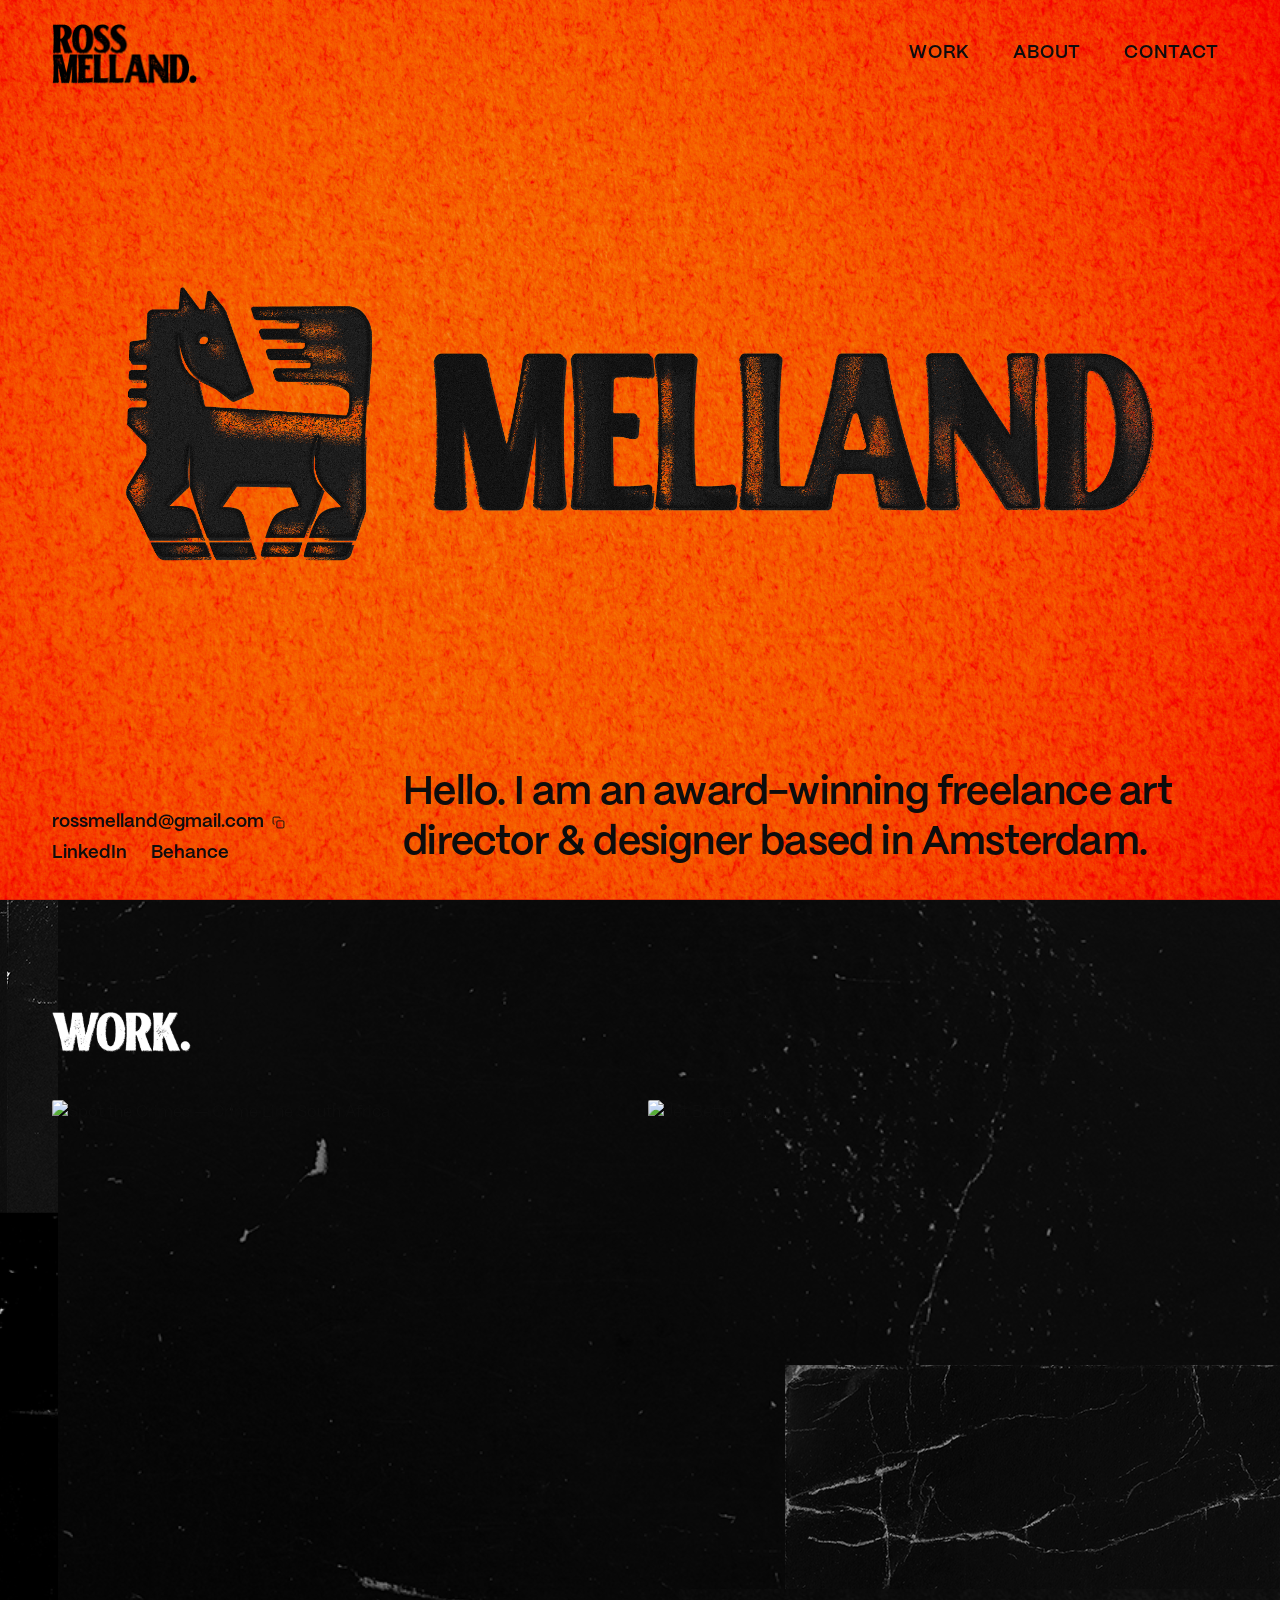
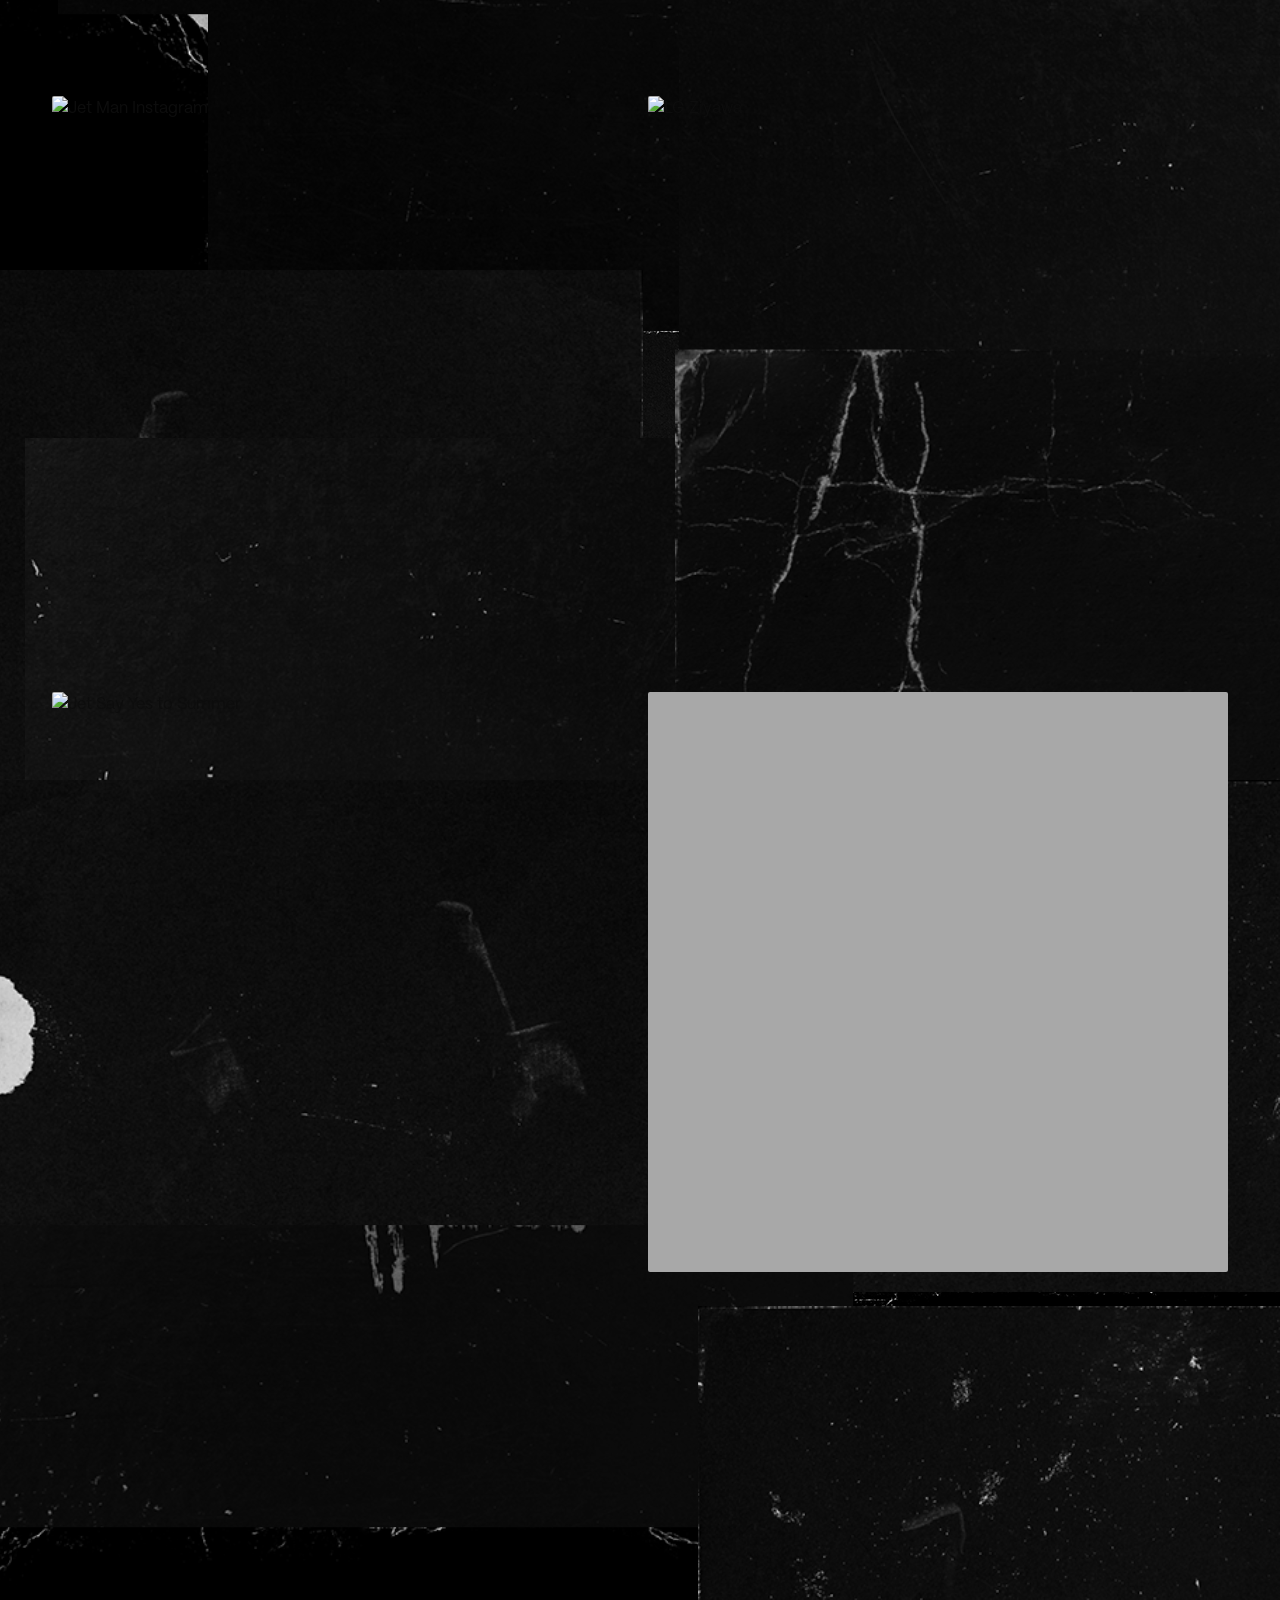
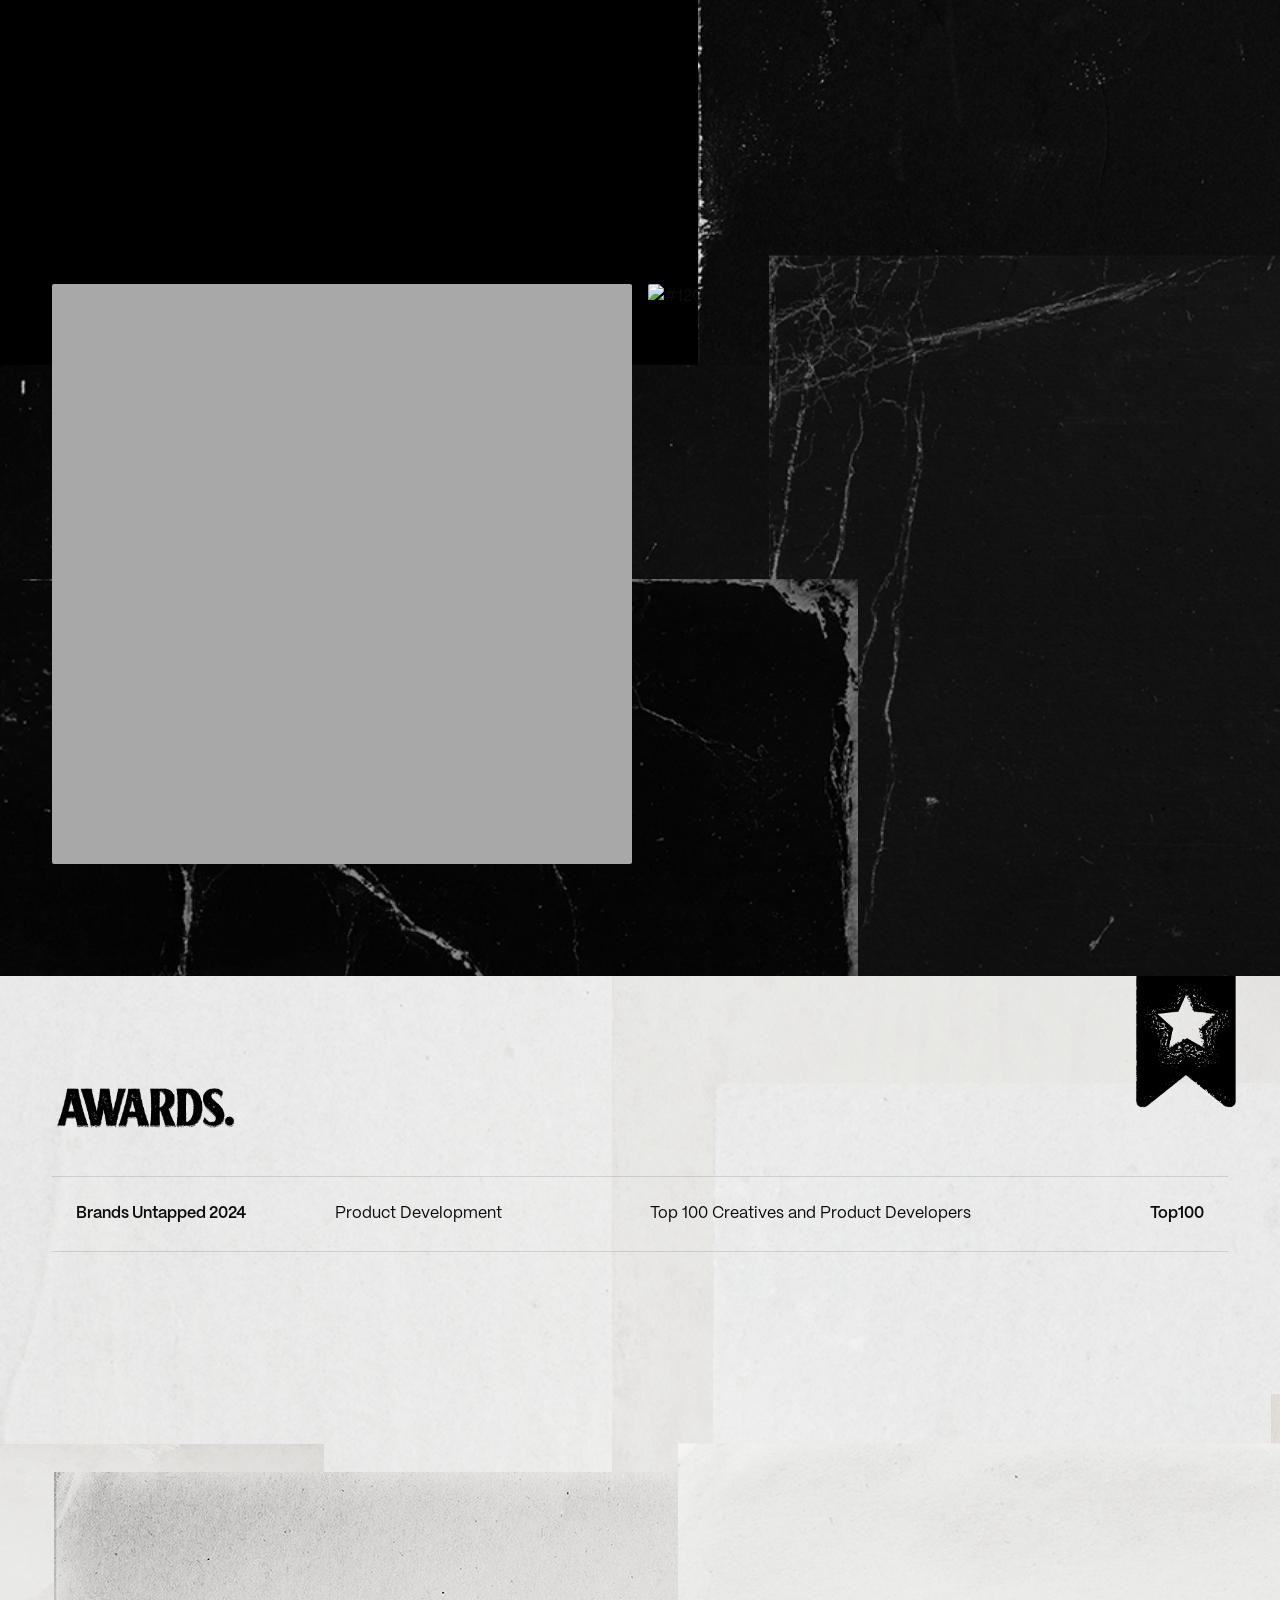
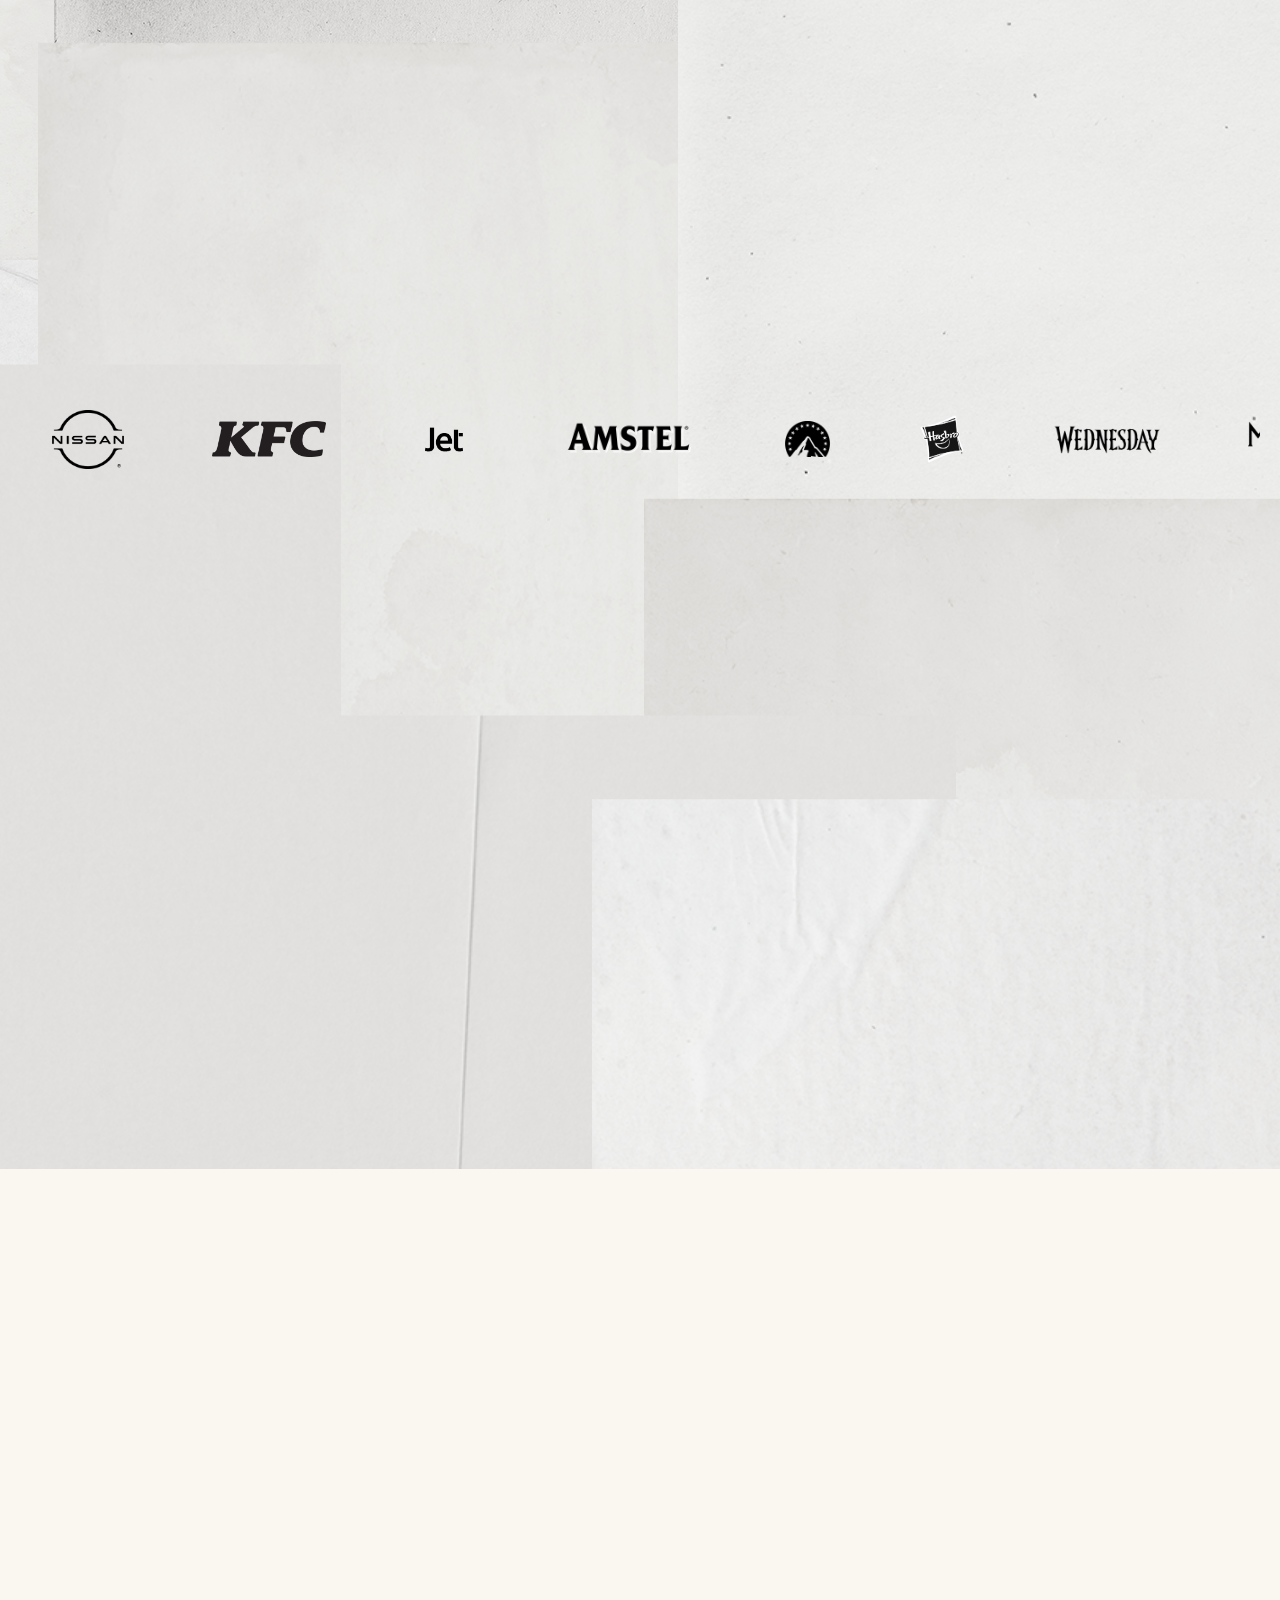
==== commit 3be1cd4f: "Rename WOOJ and Jet POS case studies, add grey placeholders - wooj.html -> nissan-print.html - jet-p" ====
--- a/index.html
+++ b/index.html
@@ -112,9 +112,9 @@
           </article>
 
           <article class="work__card" data-index="04">
-            <a href="jet-pos.html" class="work__card-link" aria-label="View project: Jet Better Man — In-Store POS">
-              <div class="work__card-image">
-                <img src="images/projects/jet-pos-hero.jpg" alt="Jet Better Man — In-Store POS" class="work__card-img" />
+            <a href="acw-branding.html" class="work__card-link" aria-label="View project: Jet Better Man — In-Store POS">
+              <div class="work__card-image">
+                <img src="data:image/svg+xml,%3Csvg xmlns='http://www.w3.org/2000/svg' viewBox='0 0 1 1'%3E%3Crect width='1' height='1' fill='%23A8A8A8'/%3E%3C/svg%3E" alt="Jet Better Man — In-Store POS" class="work__card-img" />
                 <div class="work__card-overlay">
                   <h3 class="work__card-overlay-title">Better Man In-Store</h3>
                   <span class="work__card-overlay-cat">Point of Sale / Outdoor</span>
@@ -177,9 +177,9 @@
           </article>
 
           <article class="work__card" data-index="09">
-            <a href="wooj.html" class="work__card-link" aria-label="View project: WOOJ Dog Treats">
-              <div class="work__card-image">
-                <img src="images/projects/wooj-hero.jpg" alt="WOOJ Dog Treats" class="work__card-img" />
+            <a href="nissan-print.html" class="work__card-link" aria-label="View project: WOOJ Dog Treats">
+              <div class="work__card-image">
+                <img src="data:image/svg+xml,%3Csvg xmlns='http://www.w3.org/2000/svg' viewBox='0 0 1 1'%3E%3Crect width='1' height='1' fill='%23A8A8A8'/%3E%3C/svg%3E" alt="WOOJ Dog Treats" class="work__card-img" />
                 <div class="work__card-overlay">
                   <h3 class="work__card-overlay-title">WOOJ Dog Treats</h3>
                   <span class="work__card-overlay-cat">Branding Design</span>
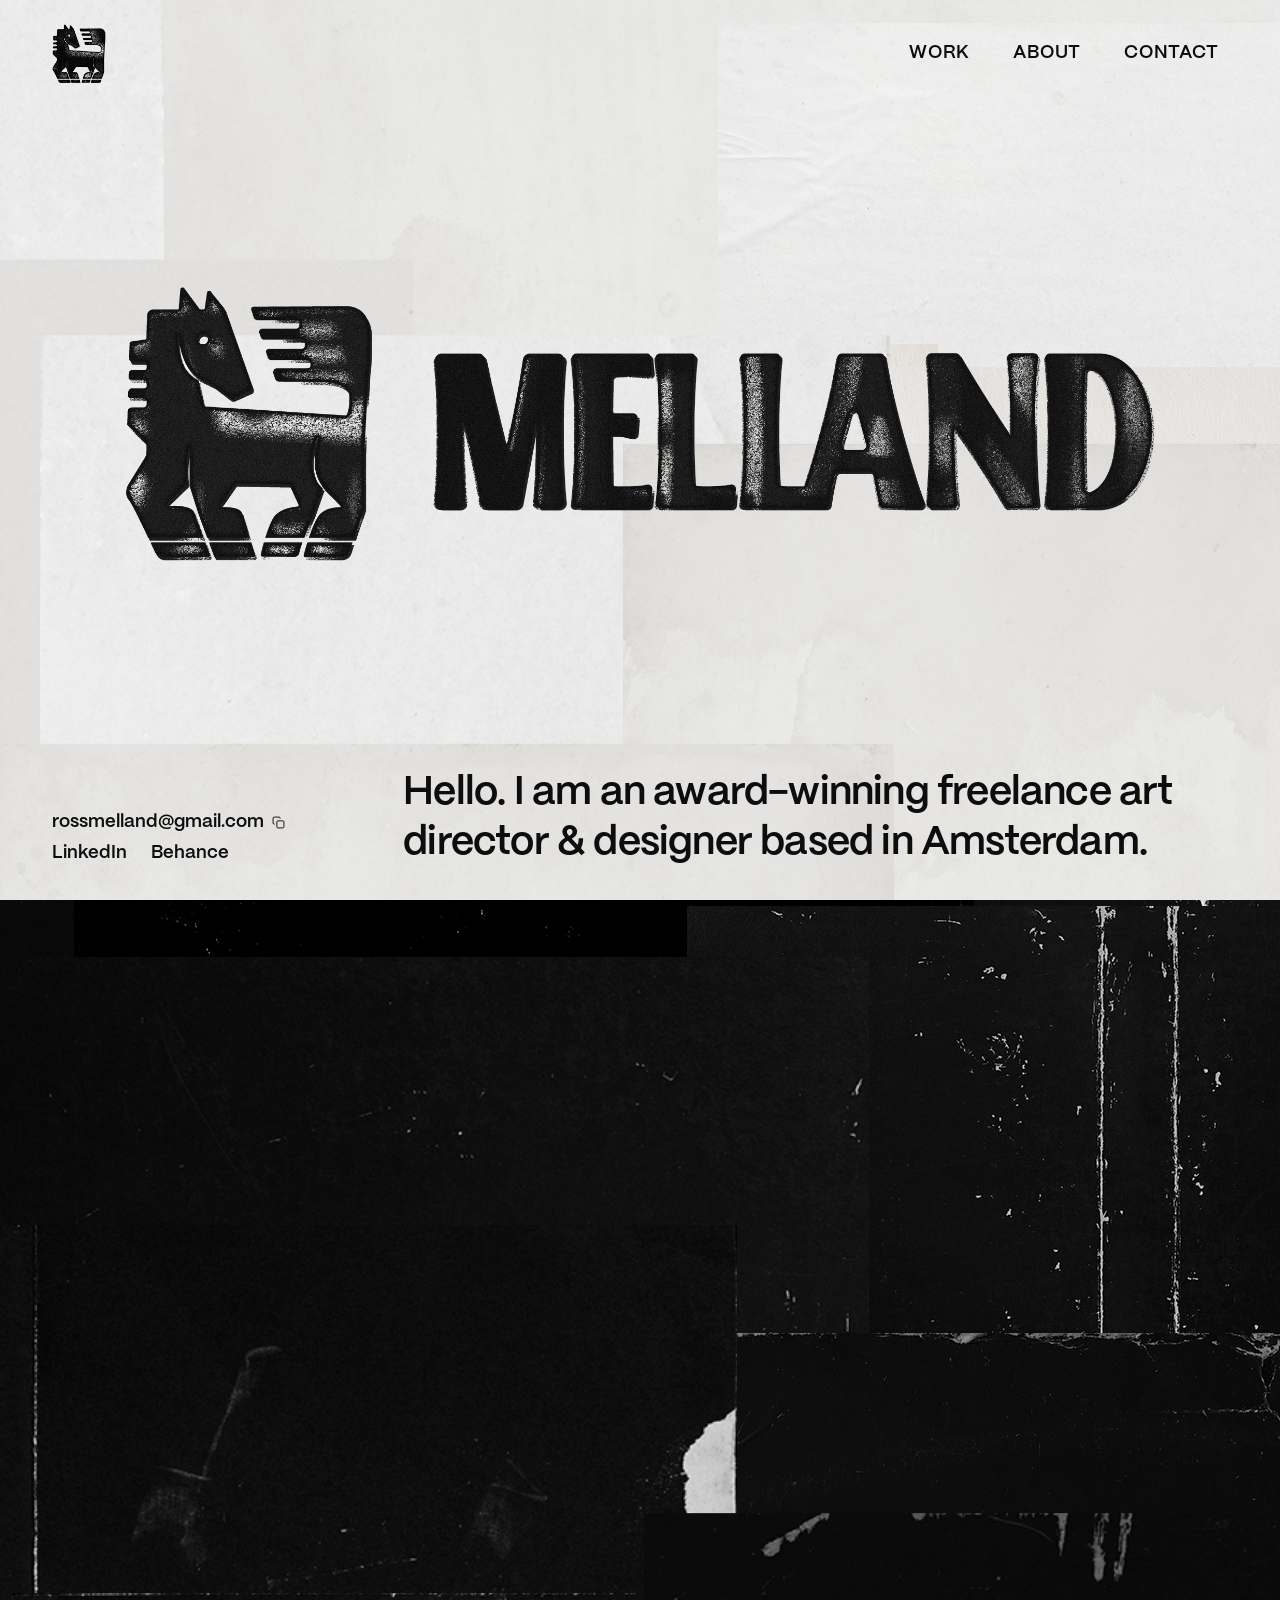
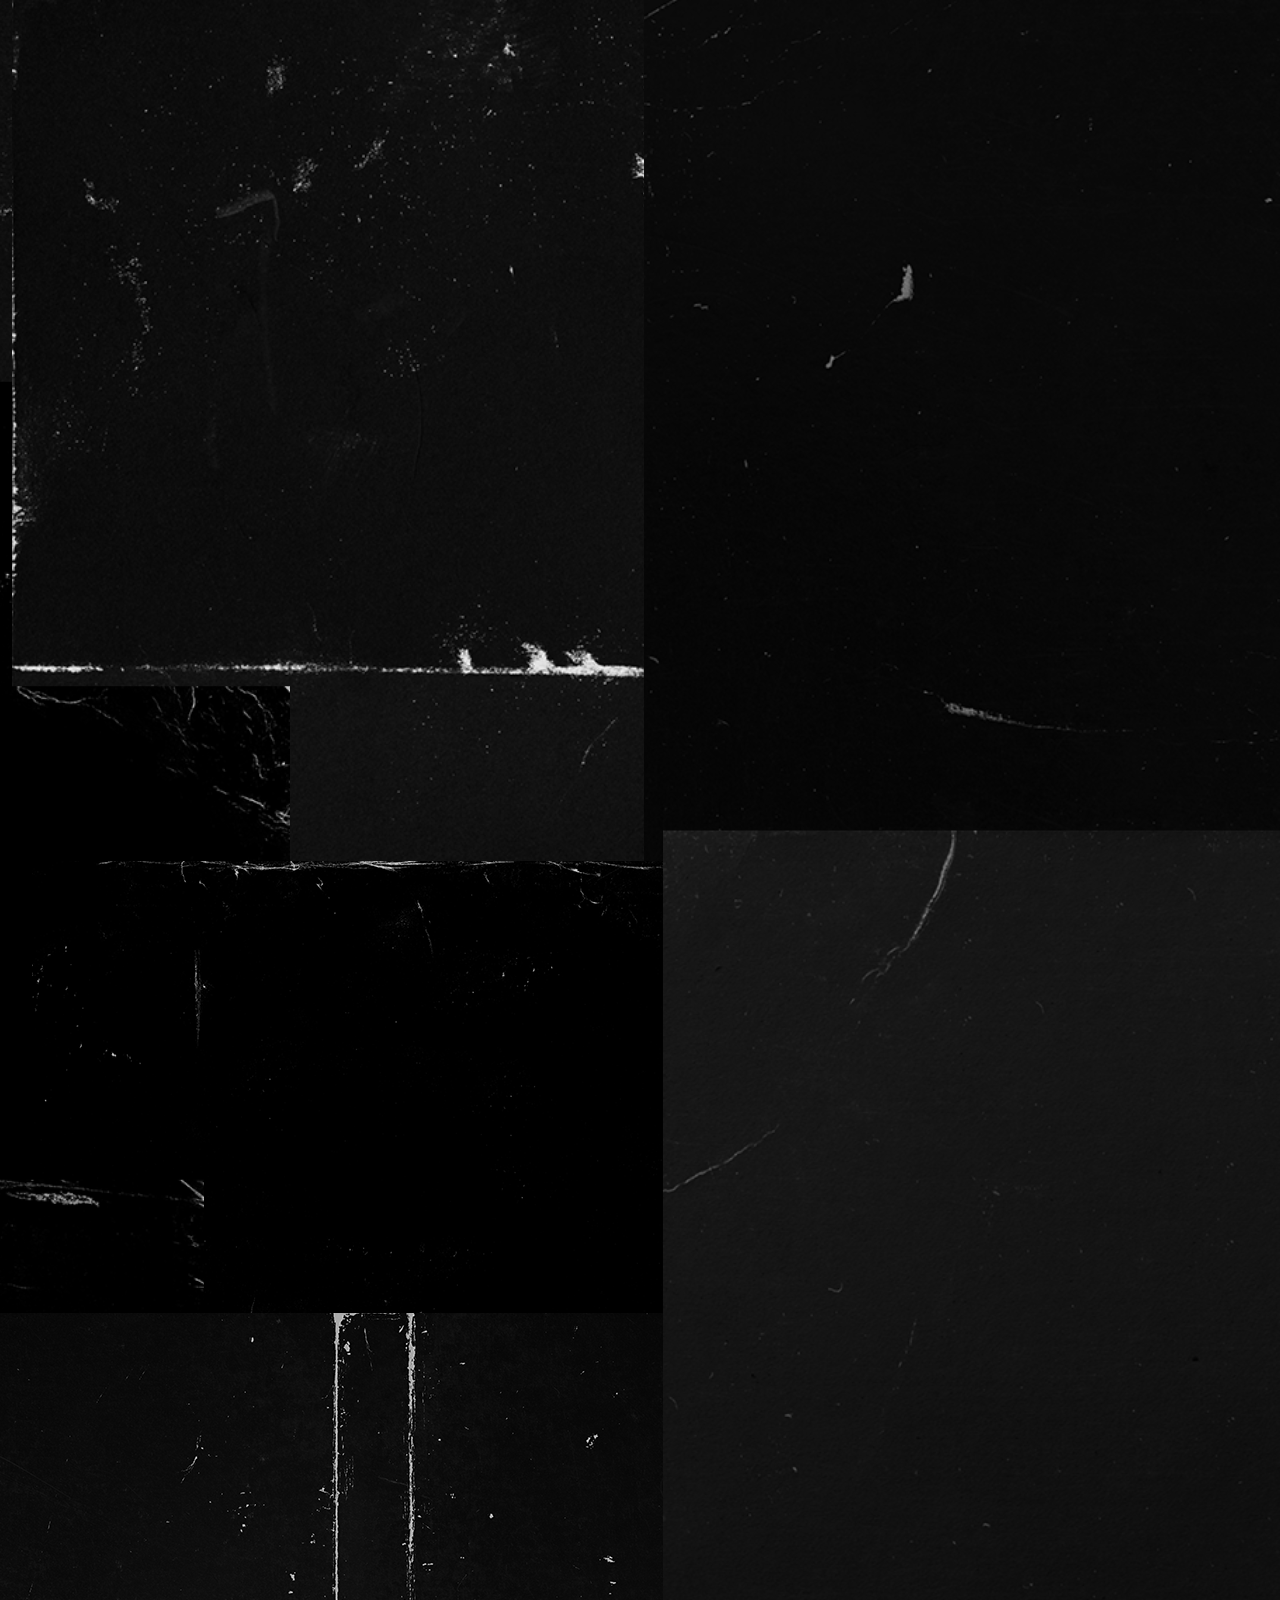
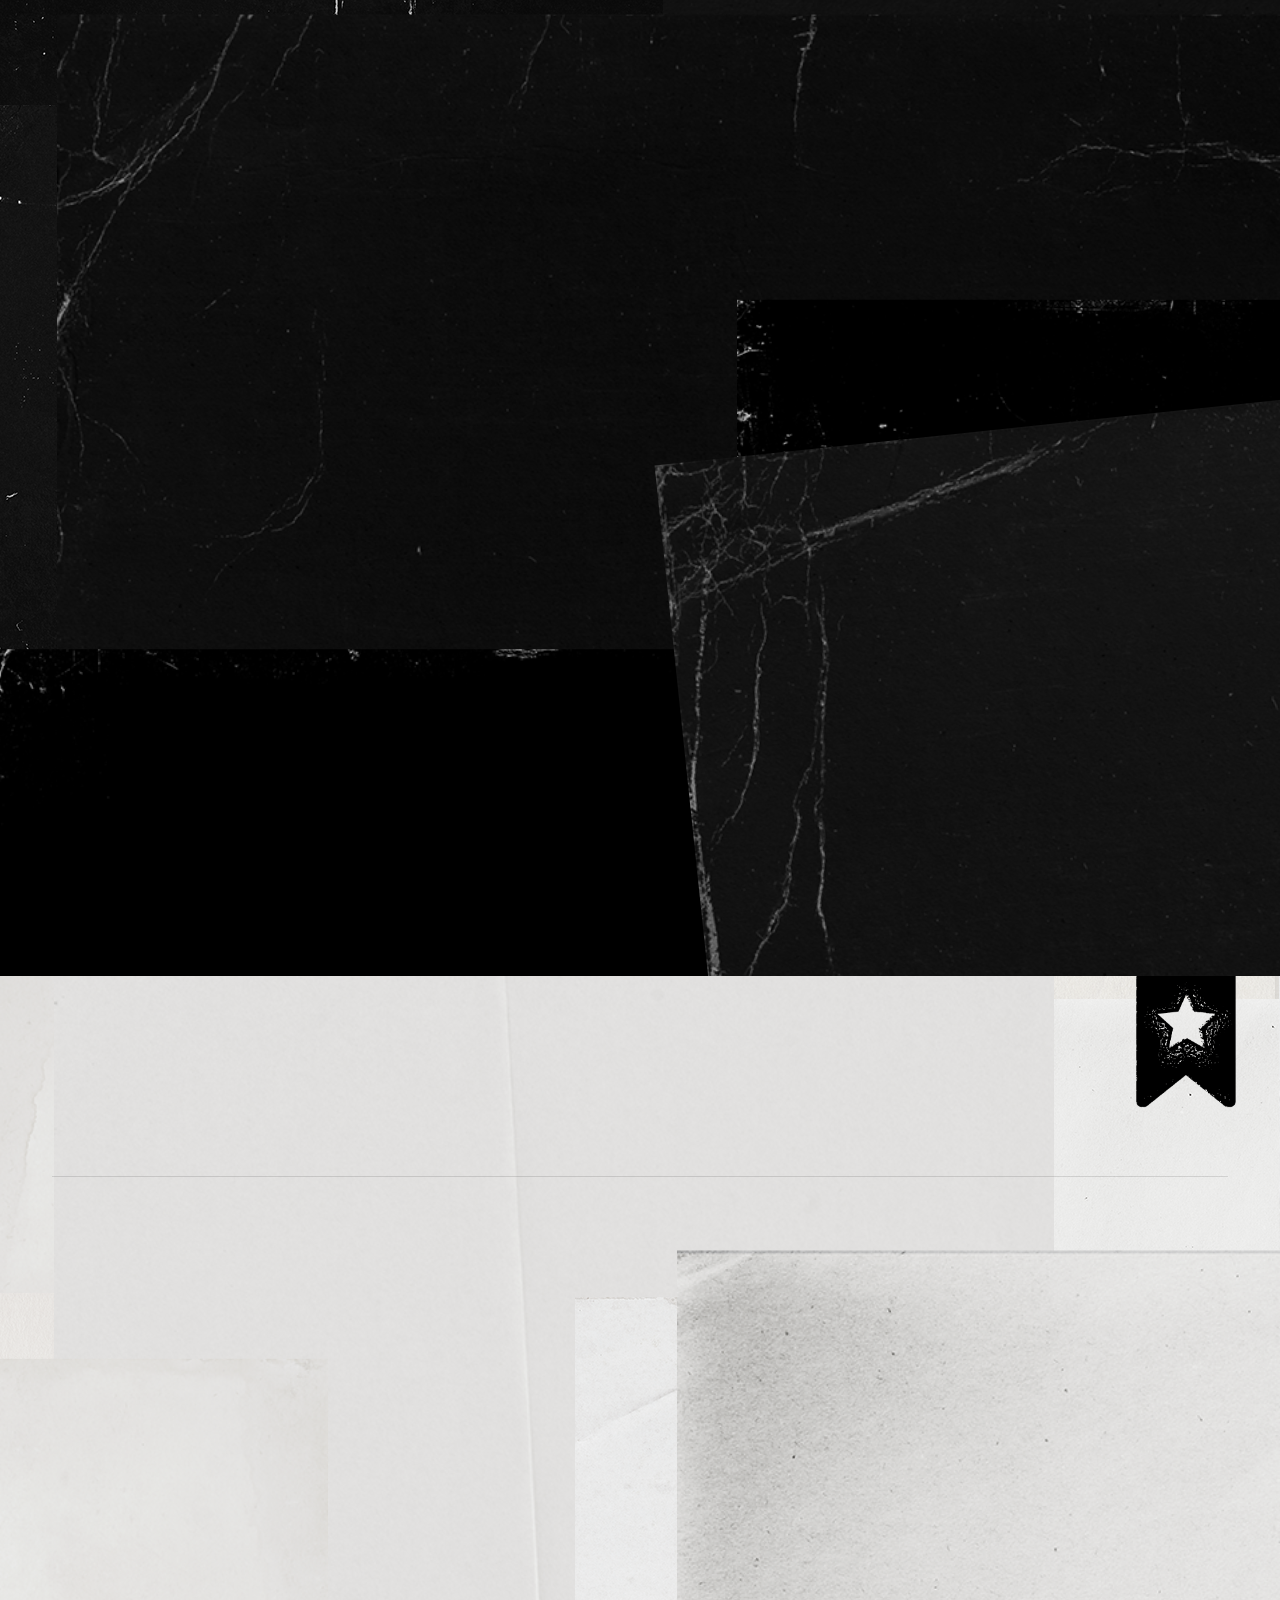
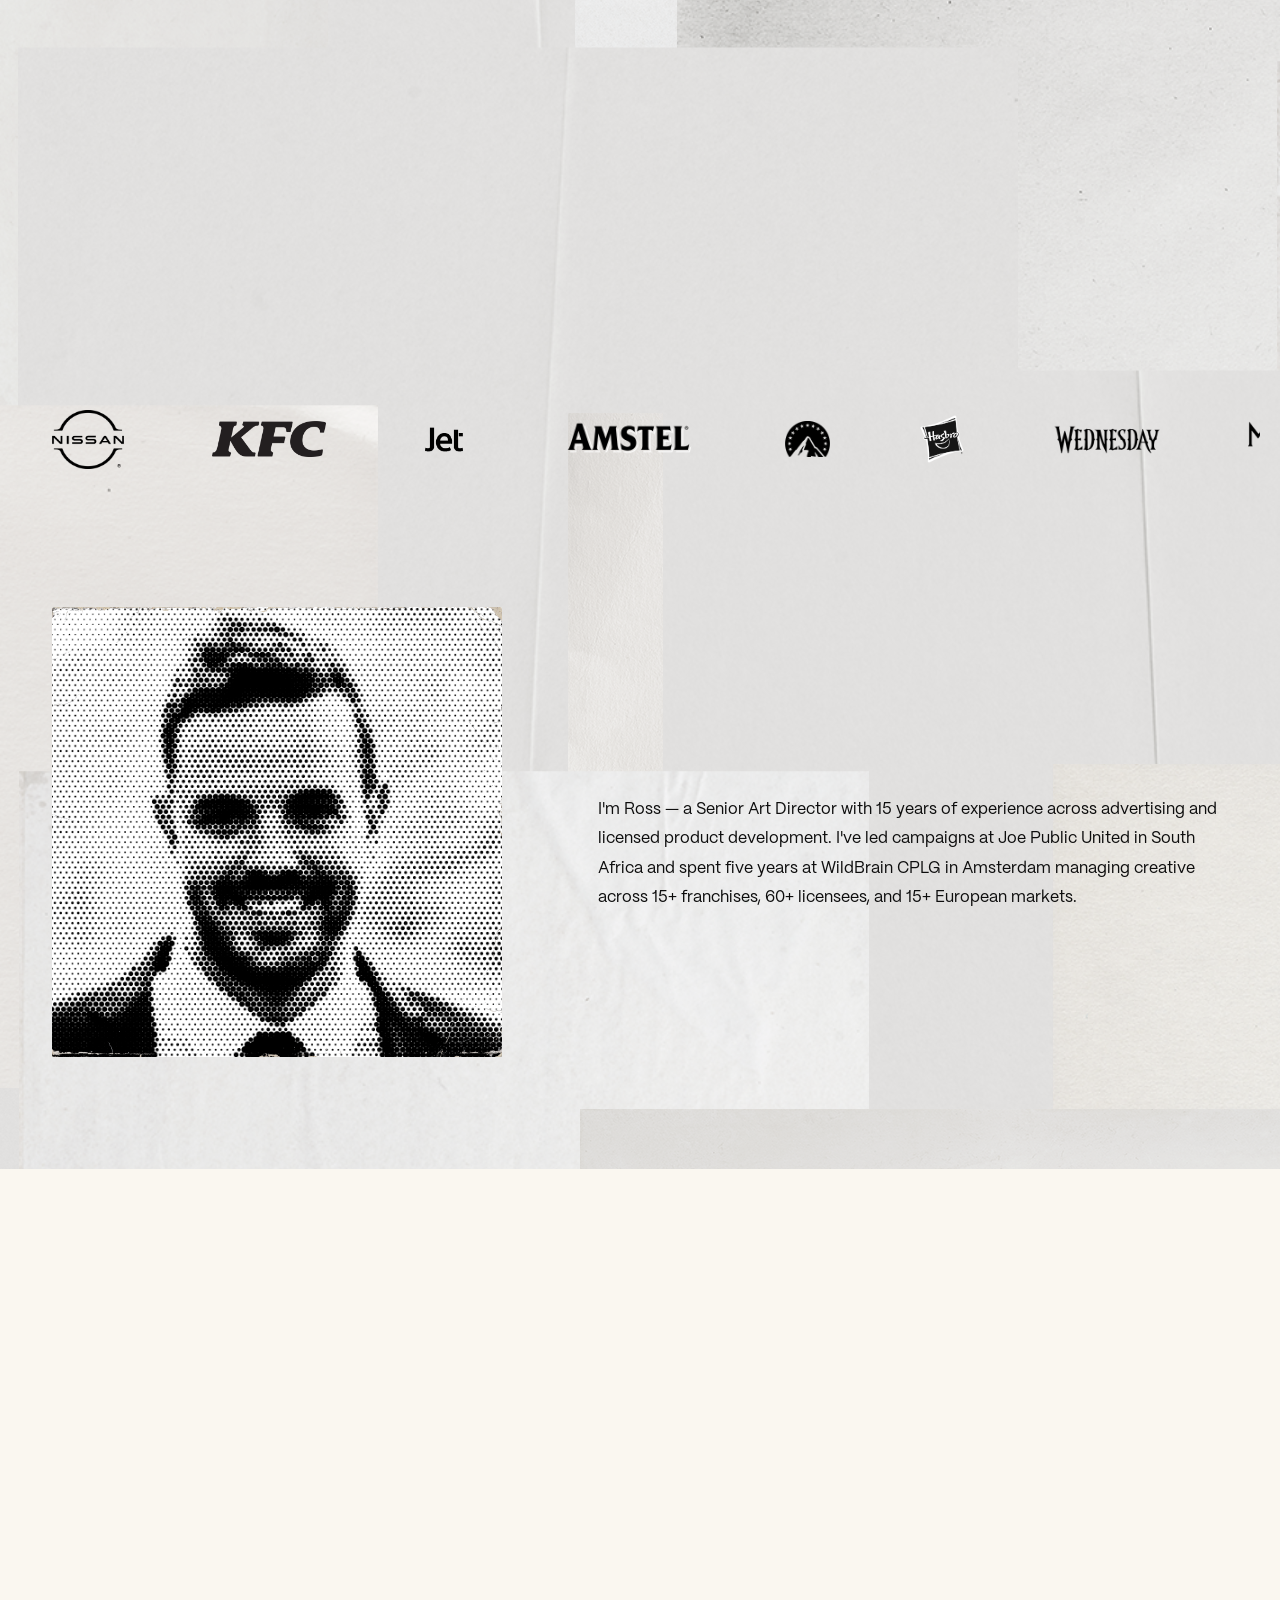
==== commit 798a4a43: "Restore hero paper tile background, remove orange hero image Co-Authored-By: Claude Opus 5.5 <norepl" ====
--- a/index.html
+++ b/index.html
@@ -39,6 +39,7 @@
 
     <!-- Hero -->
     <section class="hero" id="hero">
+      <div class="bg-tiles bg-tiles--hero" id="bgTilesHero" aria-hidden="true"></div>
       <div class="hero__logo-wrap">
         <img src="images/Melland logo stamped.png" alt="Ross Melland" class="hero__logo" />
       </div>
--- a/styles.css
+++ b/styles.css
@@ -58,82 +58,6 @@
   box-sizing: border-box;
   margin: 0;
   padding: 0;
-  cursor: none !important;
-}
-
-/* Restore native cursor on touch / coarse-pointer devices */
-@media (hover: none), (pointer: coarse) {
-  *, *::before, *::after { cursor: auto !important; }
-}
-
-/* ============================================================
-   CUSTOM CURSOR
-   ============================================================ */
-
-/* .cursor tracks the pointer 1:1 (transform set directly per mousemove,
-   no transition — any transition here would reintroduce lag), and
-   carries filter + mix-blend-mode itself. That placement matters:
-   .cursor is position:fixed with a z-index, which establishes a
-   stacking context — mix-blend-mode on a CHILD of that context only
-   blends within it (against nothing else in there), not against the
-   real page, and just renders as flat white. Keeping filter/blend-mode
-   on .cursor itself means the whole fixed layer blends correctly at
-   the page's top level, same as the original single-element cursor.
-   The inner .cursor__mark only ever gets transform/opacity (hover-
-   expand's width/height still lives on .cursor), so the click
-   pop/regrow animation still never touches the position transform. */
-.cursor {
-  position: fixed;
-  top: 0;
-  left: 0;
-  width: 24px;
-  height: 32px;
-  pointer-events: none;
-  z-index: 99999;
-  filter: invert(1);
-  mix-blend-mode: difference;
-  will-change: transform;
-  transform: translate(-200px, -200px);
-  transition: width 0.22s ease, height 0.22s ease;
-}
-
-.cursor--expanded {
-  width: 36px;
-  height: 48px;
-}
-
-/* Hides the custom arrow while hovering a zoomed lightbox image, so
-   the native grab/grabbing cursor (styles.css .lightbox__image rules)
-   can show instead — see initCursor()'s comment. */
-.cursor--hidden-for-native {
-  opacity: 0;
-}
-
-.cursor__mark {
-  display: block;
-  width: 100%;
-  height: 100%;
-  transform-origin: 0 0;
-}
-
-@keyframes cursorPop {
-  from { transform: scale(1);    opacity: 1; }
-  to   { transform: scale(1.35); opacity: 0; }
-}
-
-@keyframes cursorGrow {
-  from { transform: scale(0); opacity: 0; }
-  to   { transform: scale(1); opacity: 1; }
-}
-
-.cursor__mark.pop  { animation: cursorPop 0.18s ease-out forwards; }
-.cursor__mark.grow { animation: cursorGrow 0.18s ease-out forwards; }
-
-@media (prefers-reduced-motion: reduce) {
-  .cursor__mark.pop,
-  .cursor__mark.grow {
-    animation: none !important;
-  }
 }
 
 :root {
@@ -409,9 +333,7 @@
    was already isolated from the rest of the page this way, so this
    changes nothing about how it stacks against other sections; it
    only affects ordering *within* .nav, which has no descendants that
-   depend on painting above/below anything outside it. The custom
-   cursor is a separate fixed element appended to <body>, not a
-   descendant of .nav, so it's unaffected either way. */
+   depend on painting above/below anything outside it. */
 .nav--hidden {
   transform: translateY(-100%);
 }
@@ -610,10 +532,6 @@
   flex-direction: column;
   padding-top: 5rem;
   padding-bottom: var(--space-md);
-  background-image: url('images/hero-bg-orange-01.jpg');
-  background-size: cover;
-  background-position: center;
-  background-repeat: no-repeat;
 }
 
 .hero__logo-wrap {
@@ -1734,12 +1652,9 @@
    Scoped to .lightbox-trigger rather than the gallery itself, so the
    same component works for the grid now and the full-width single
    image layout later — just add the class. Markup is injected once
-   by initLightbox() (script.js) and appended to <body>, the same
-   pattern the custom cursor uses, so no per-page overlay HTML is
-   hand-authored. Sits at z-index 5000: above the nav (100) and all
-   page content, below the custom cursor (99999) so the cursor still
-   renders — and still blends via mix-blend-mode: difference — on top
-   of it. See initLightbox()'s comment for why that blend survives.
+   by initLightbox() (script.js) and appended to <body>, so no
+   per-page overlay HTML is hand-authored. Sits at z-index 5000:
+   above the nav (100) and all page content.
    The open/close fade uses --transition, and reduced-motion is
    already handled globally (the *, *::before, *::after rule near the
    bottom of this file collapses all transition durations), so no
@@ -1780,8 +1695,7 @@
   display: block;
   /* zoom/pan is applied as a live transform (script.js) with no
      transition of its own — wheel, pinch and drag all need to track
-     the pointer with zero lag, same reasoning as the custom cursor's
-     position never being transitioned. Disabling native touch
+     the pointer with zero lag. Disabling native touch
      gestures and drag/selection here is what lets our own pinch/pan
      handling own the gesture instead of fighting the browser's. */
   touch-action: none;
@@ -1797,19 +1711,14 @@
   transition: transform var(--transition);
 }
 
-/* Shown only while hovering a currently-zoomed image with a real
-   mouse — initCursor() hides the custom arrow specifically for this
-   case (see its comment) so the browser's own grab/grabbing icon can
-   stand in as the "you can drag this" affordance, without the two
-   cursor systems rendering on top of each other. Specificity here
-   (a two-class selector) beats the sitewide `cursor: none !important`
-   reset despite the tie on !important. */
+/* A zoomed image shows grab/grabbing as its "you can drag this"
+   affordance. */
 .lightbox__image.is-zoomed {
-  cursor: grab !important;
+  cursor: grab;
 }
 
 .lightbox__image.is-zoomed.is-panning {
-  cursor: grabbing !important;
+  cursor: grabbing;
 }
 
 .lightbox__close,
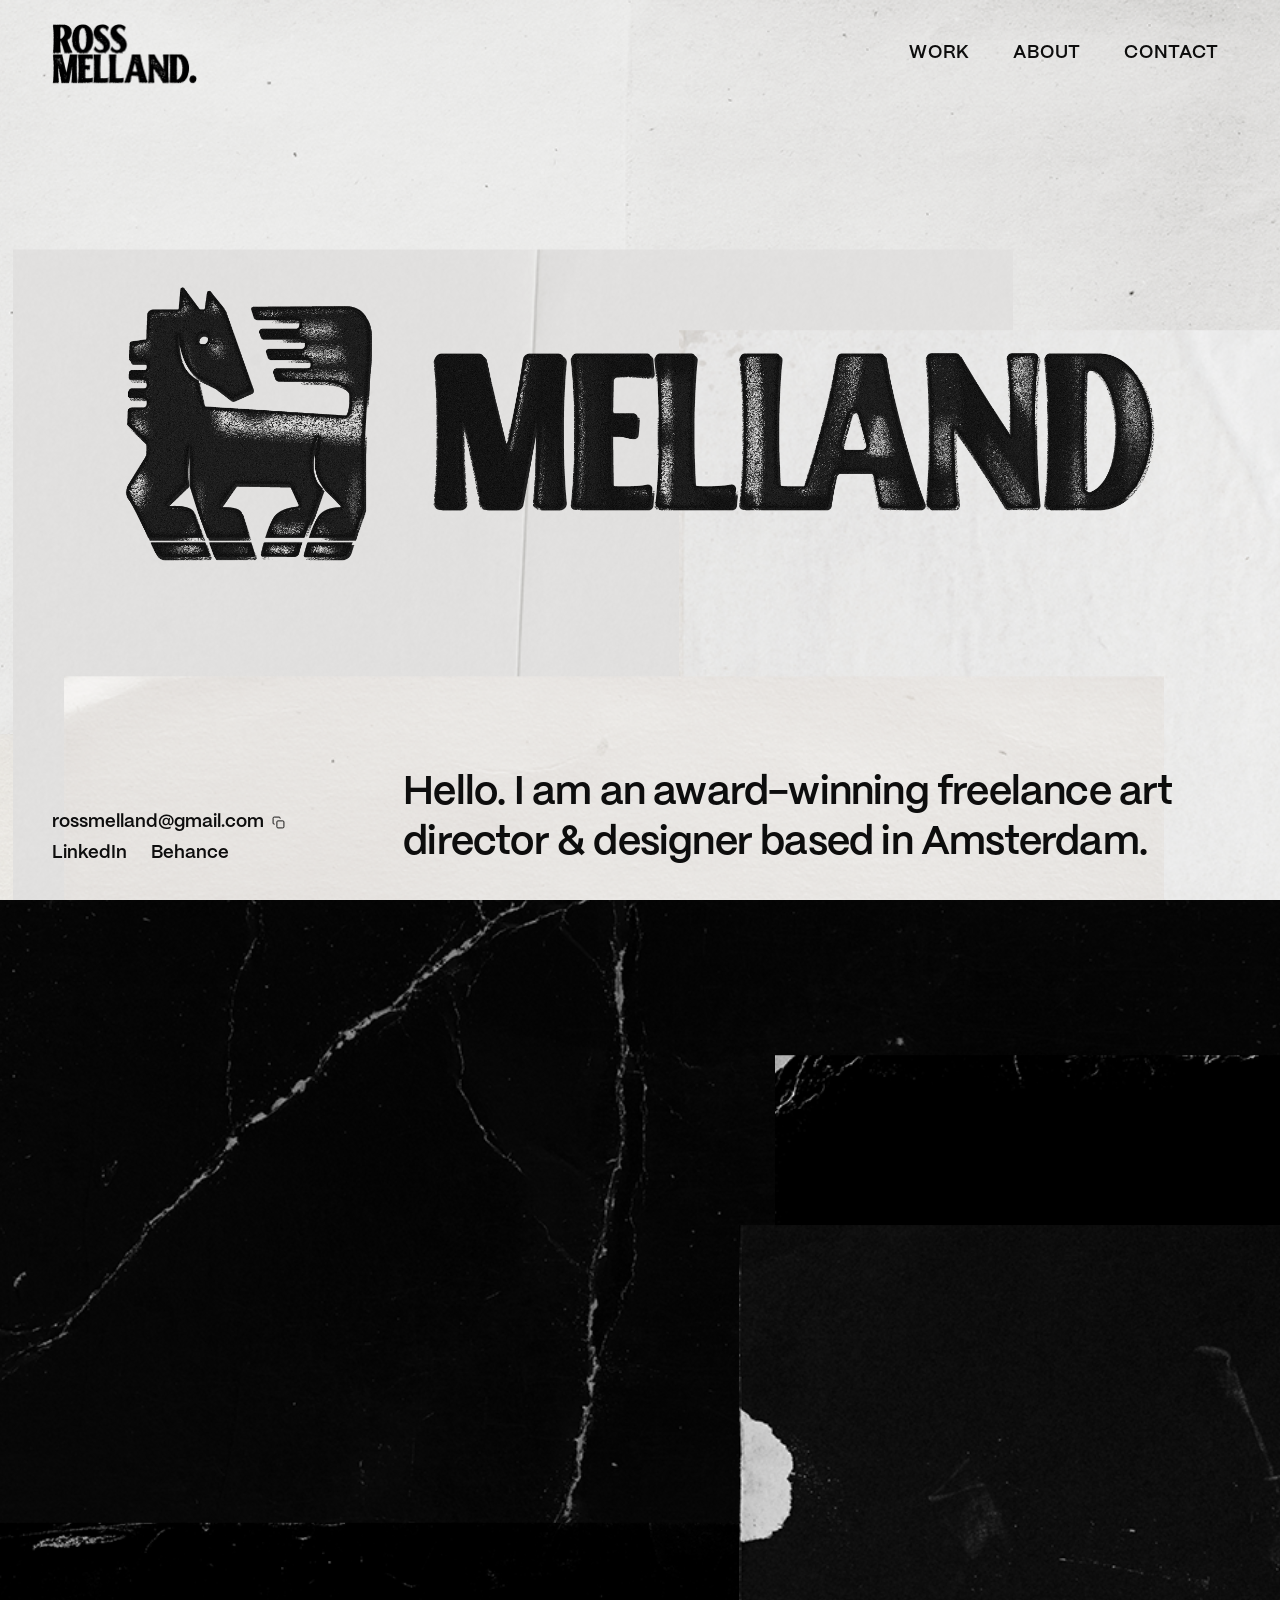
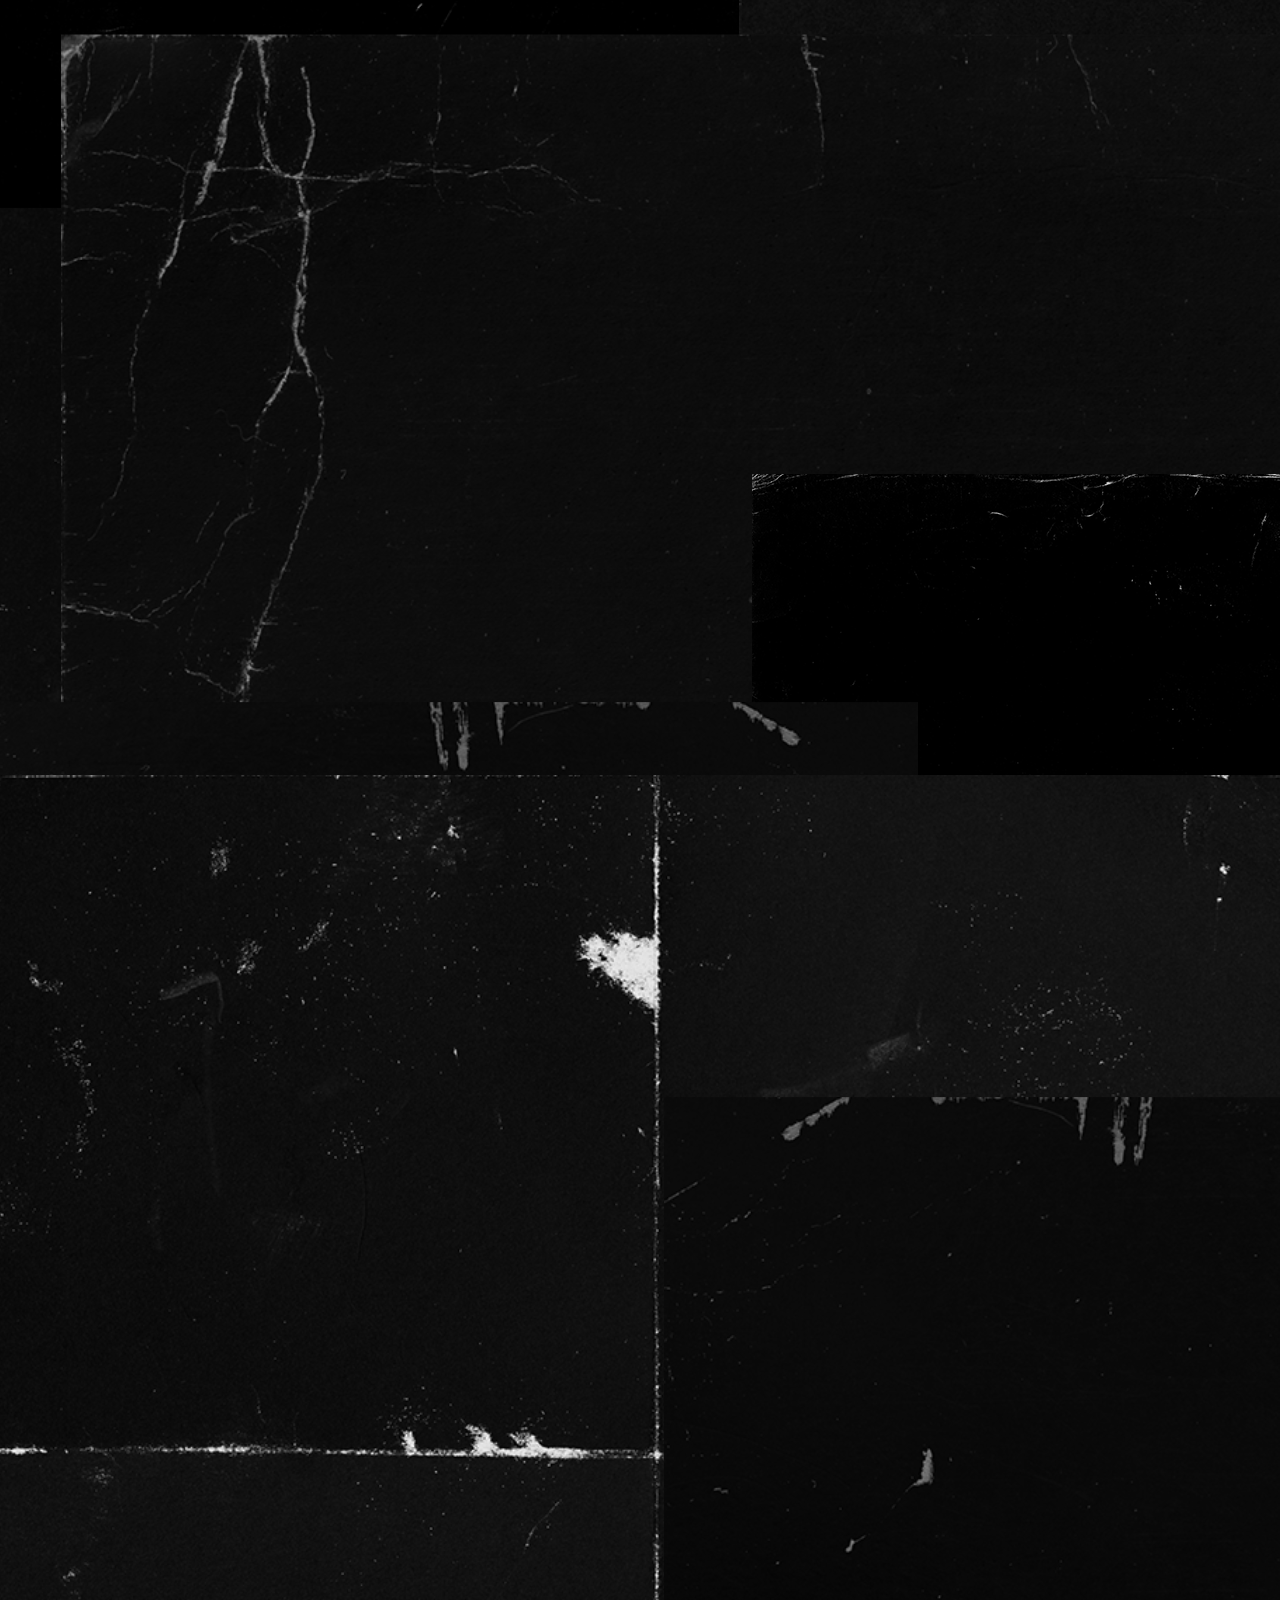
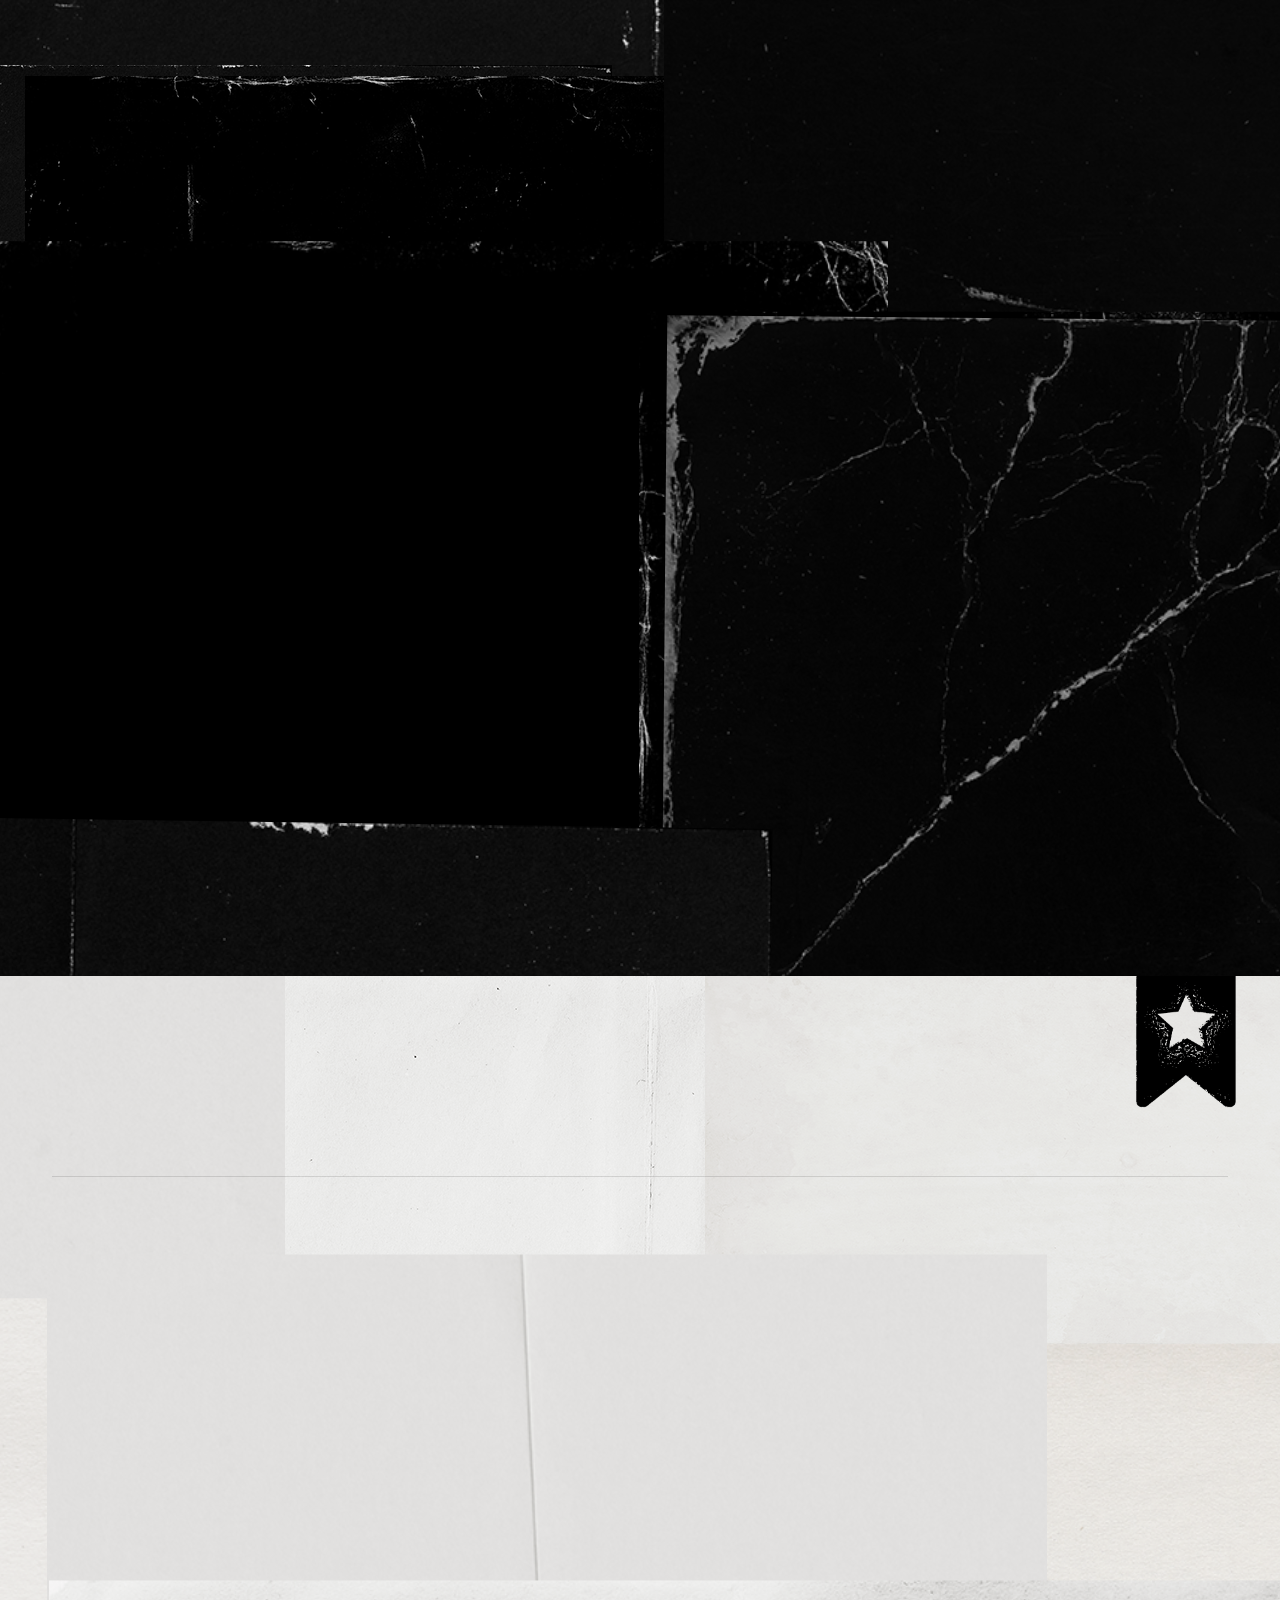
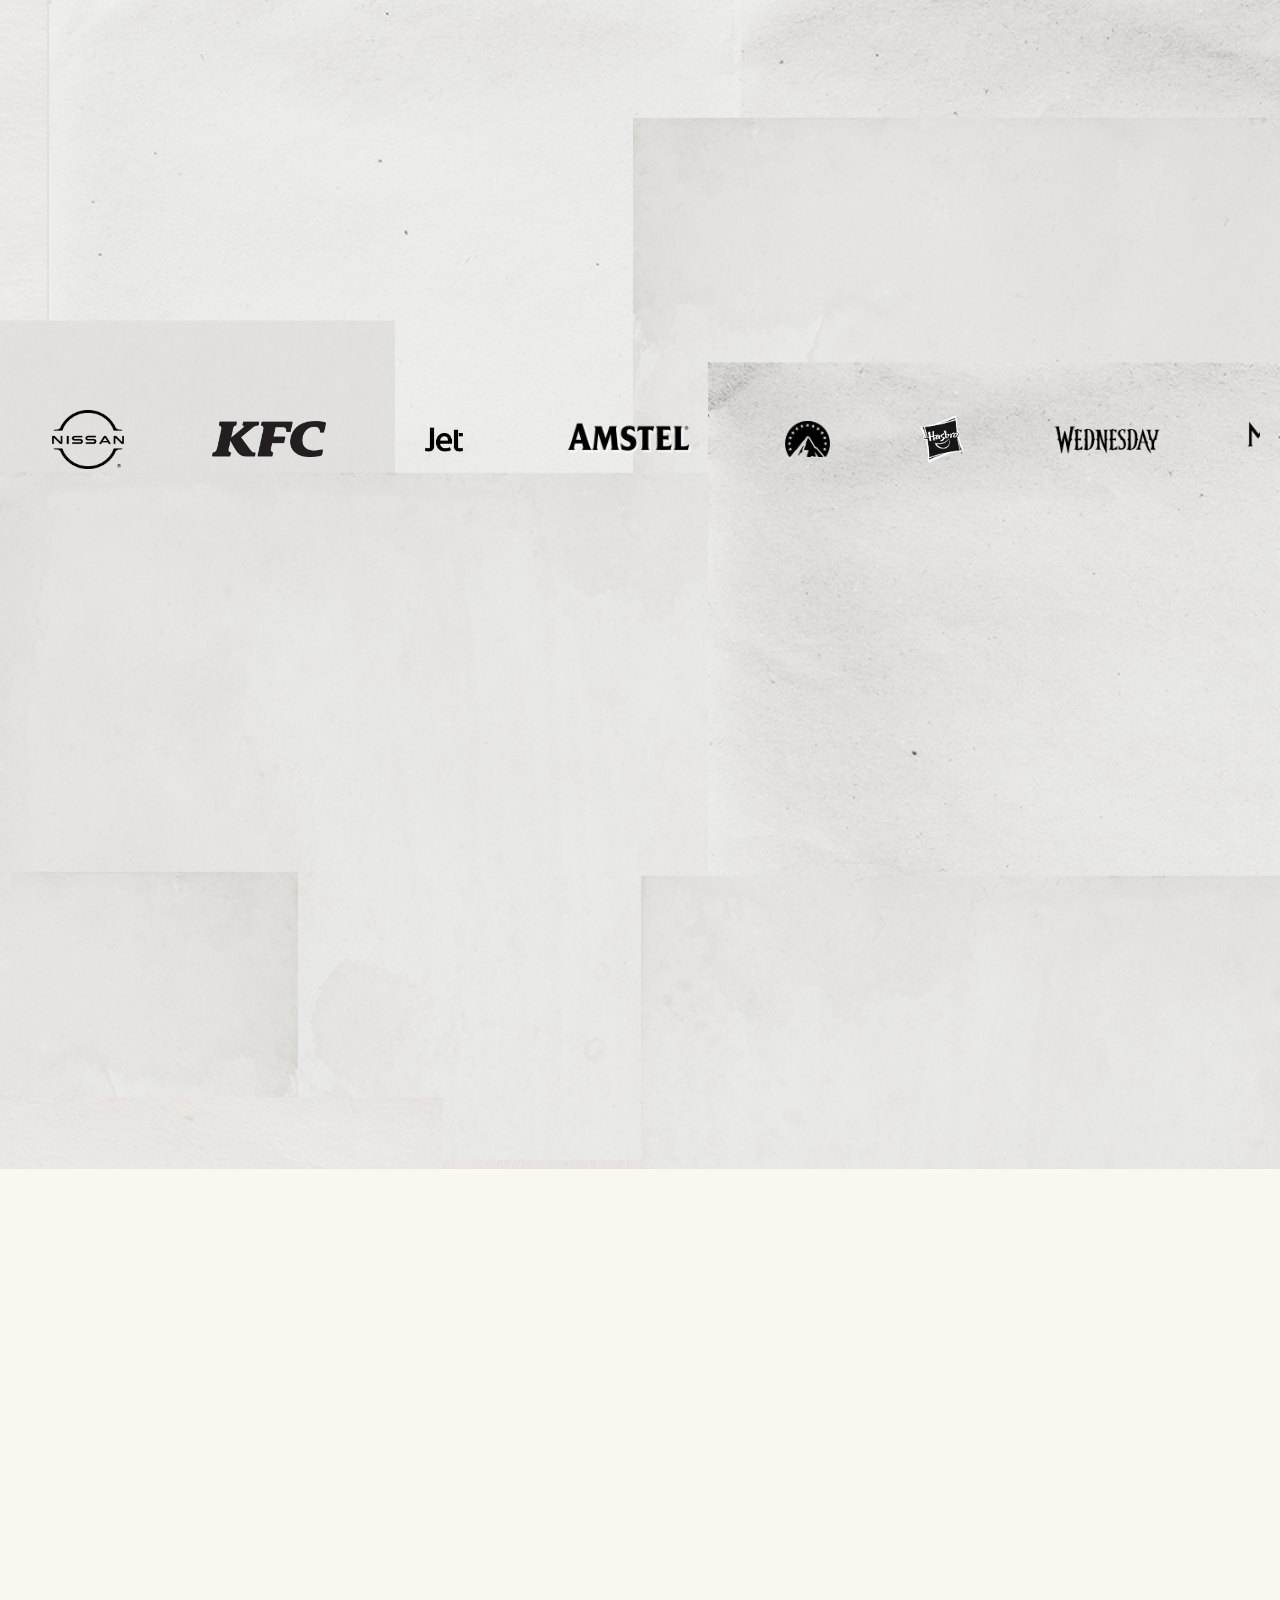
==== commit 8084b617: "Add white logo to footer, tighten footer height, enlarge availability text - Footer logo: white stam" ====
--- a/index.html
+++ b/index.html
@@ -367,6 +367,9 @@
     <div class="bg-tiles bg-tiles--footer" aria-hidden="true"></div>
     <div class="footer__scrim" aria-hidden="true"></div>
     <div class="footer__reveal-inner">
+    <div class="footer__logo-wrap">
+      <img src="images/melland-logo-stamped-white.png" alt="Ross Melland" class="footer__logo" />
+    </div>
     <div class="container">
 
       <div class="footer__upper">
--- a/styles.css
+++ b/styles.css
@@ -1397,9 +1397,34 @@
   pointer-events: none;
 }
 
+/* White export of the hero logo at the same width as .hero__logo,
+   sitting outside .container (like .hero__logo-wrap) so it centres
+   on the viewport and isn't capped by the container's max-width.
+   No blend mode or filter — the asset is already white. */
+.footer__logo-wrap {
+  display: flex;
+  justify-content: center;
+  padding: 0 var(--space-md);
+  margin-bottom: var(--space-lg);
+}
+
+.footer__logo {
+  width: clamp(404px, 81vw, 1242px);
+  height: auto;
+  display: block;
+}
+
+@media (max-width: 640px) {
+  .footer__logo {
+    width: clamp(269px, 81vw, 621px);
+  }
+}
+
+/* Kept tight on purpose: the sticky footer can only ever show one
+   viewport's worth of itself (anything taller is cut off at the top,
+   where the logo sits), so this gap is where the height is saved. */
 .footer__upper {
-  padding-bottom: var(--space-lg);
-  margin-bottom: var(--space-lg);
+  margin-bottom: var(--space-md);
 }
 
 .footer__heading {
@@ -1418,6 +1443,14 @@
   align-items: center;
   gap: 1.75rem;
   flex-wrap: wrap;
+}
+
+/* Narrow phones: tighten the gap so the availability line (now body
+   size) still fits beside the button instead of wrapping under it. */
+@media (max-width: 400px) {
+  .footer__actions {
+    gap: 1rem;
+  }
 }
 
 .footer__btn {
@@ -1460,7 +1493,7 @@
 }
 
 .footer__avail-text {
-  font-size: var(--text-small);
+  font-size: var(--text-body); /* matches .footer__contact-item */
   font-weight: 200;
   text-transform: none;
   letter-spacing: normal;
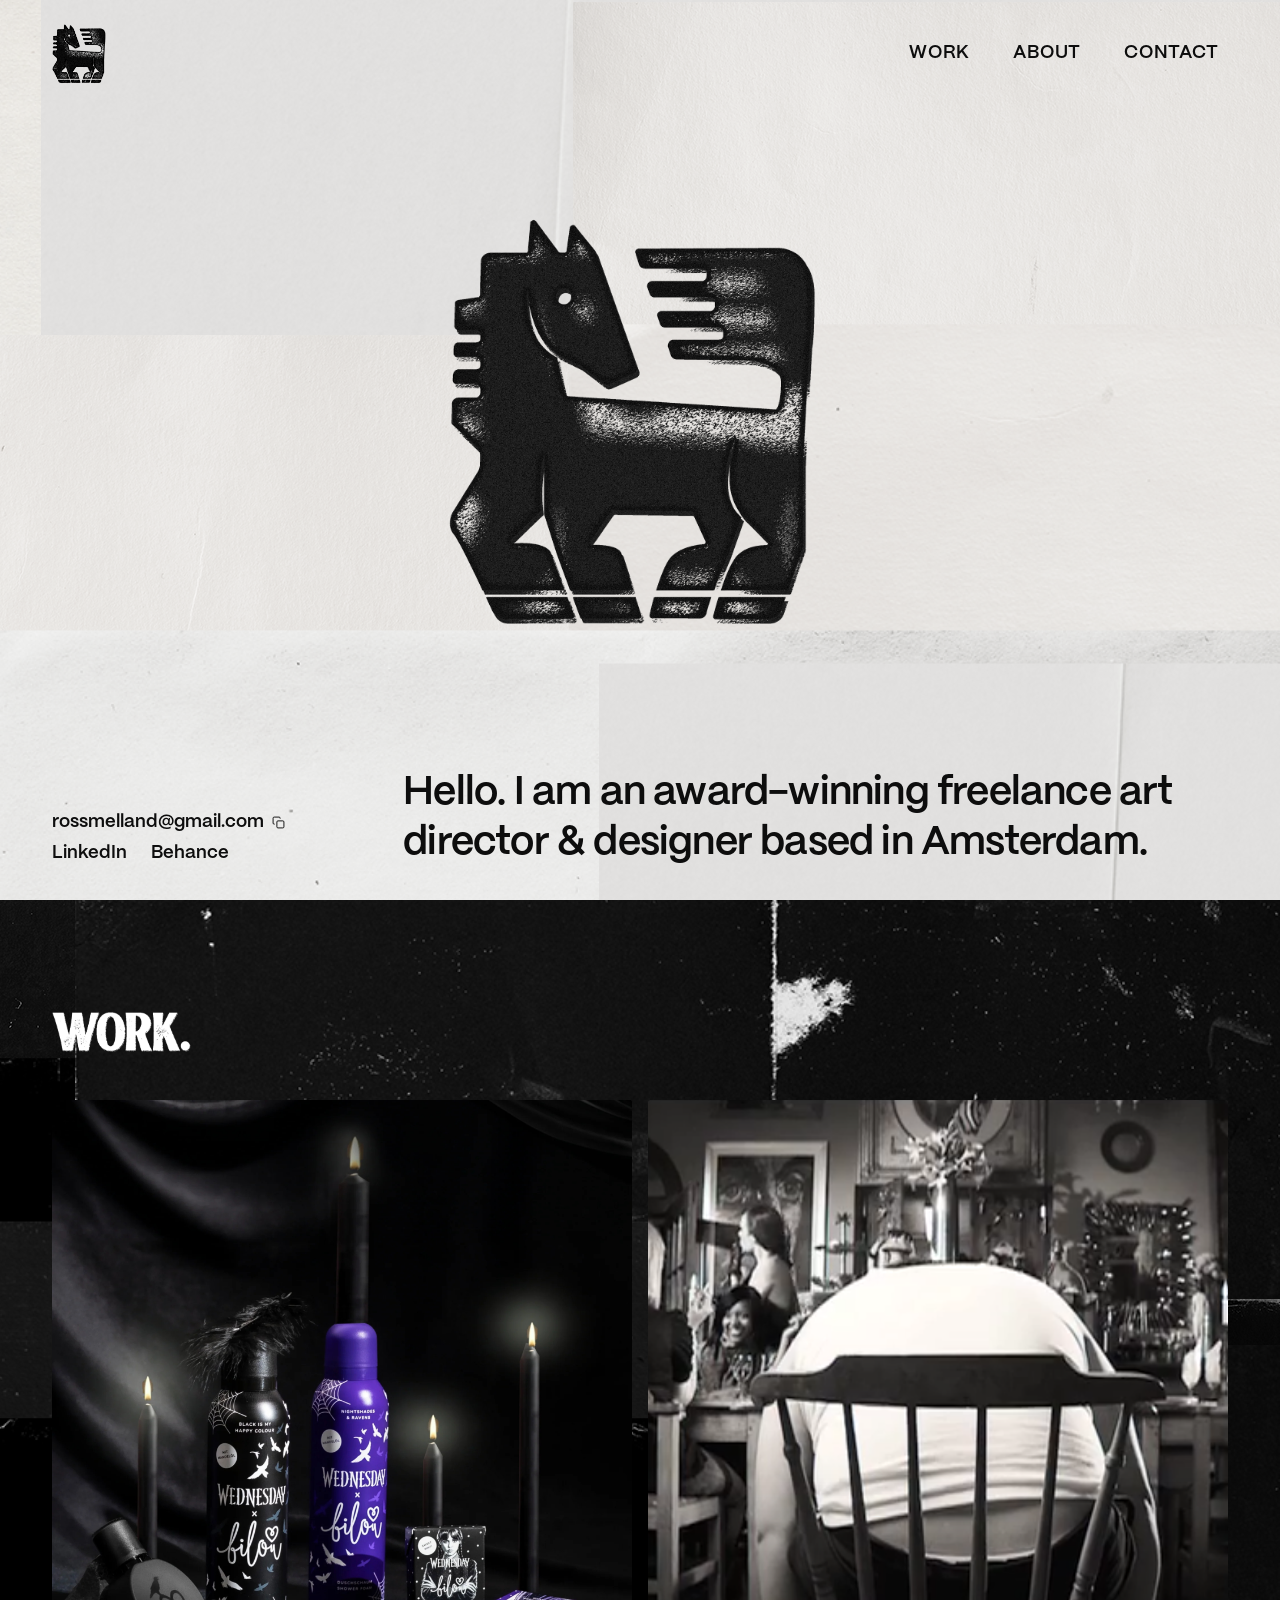
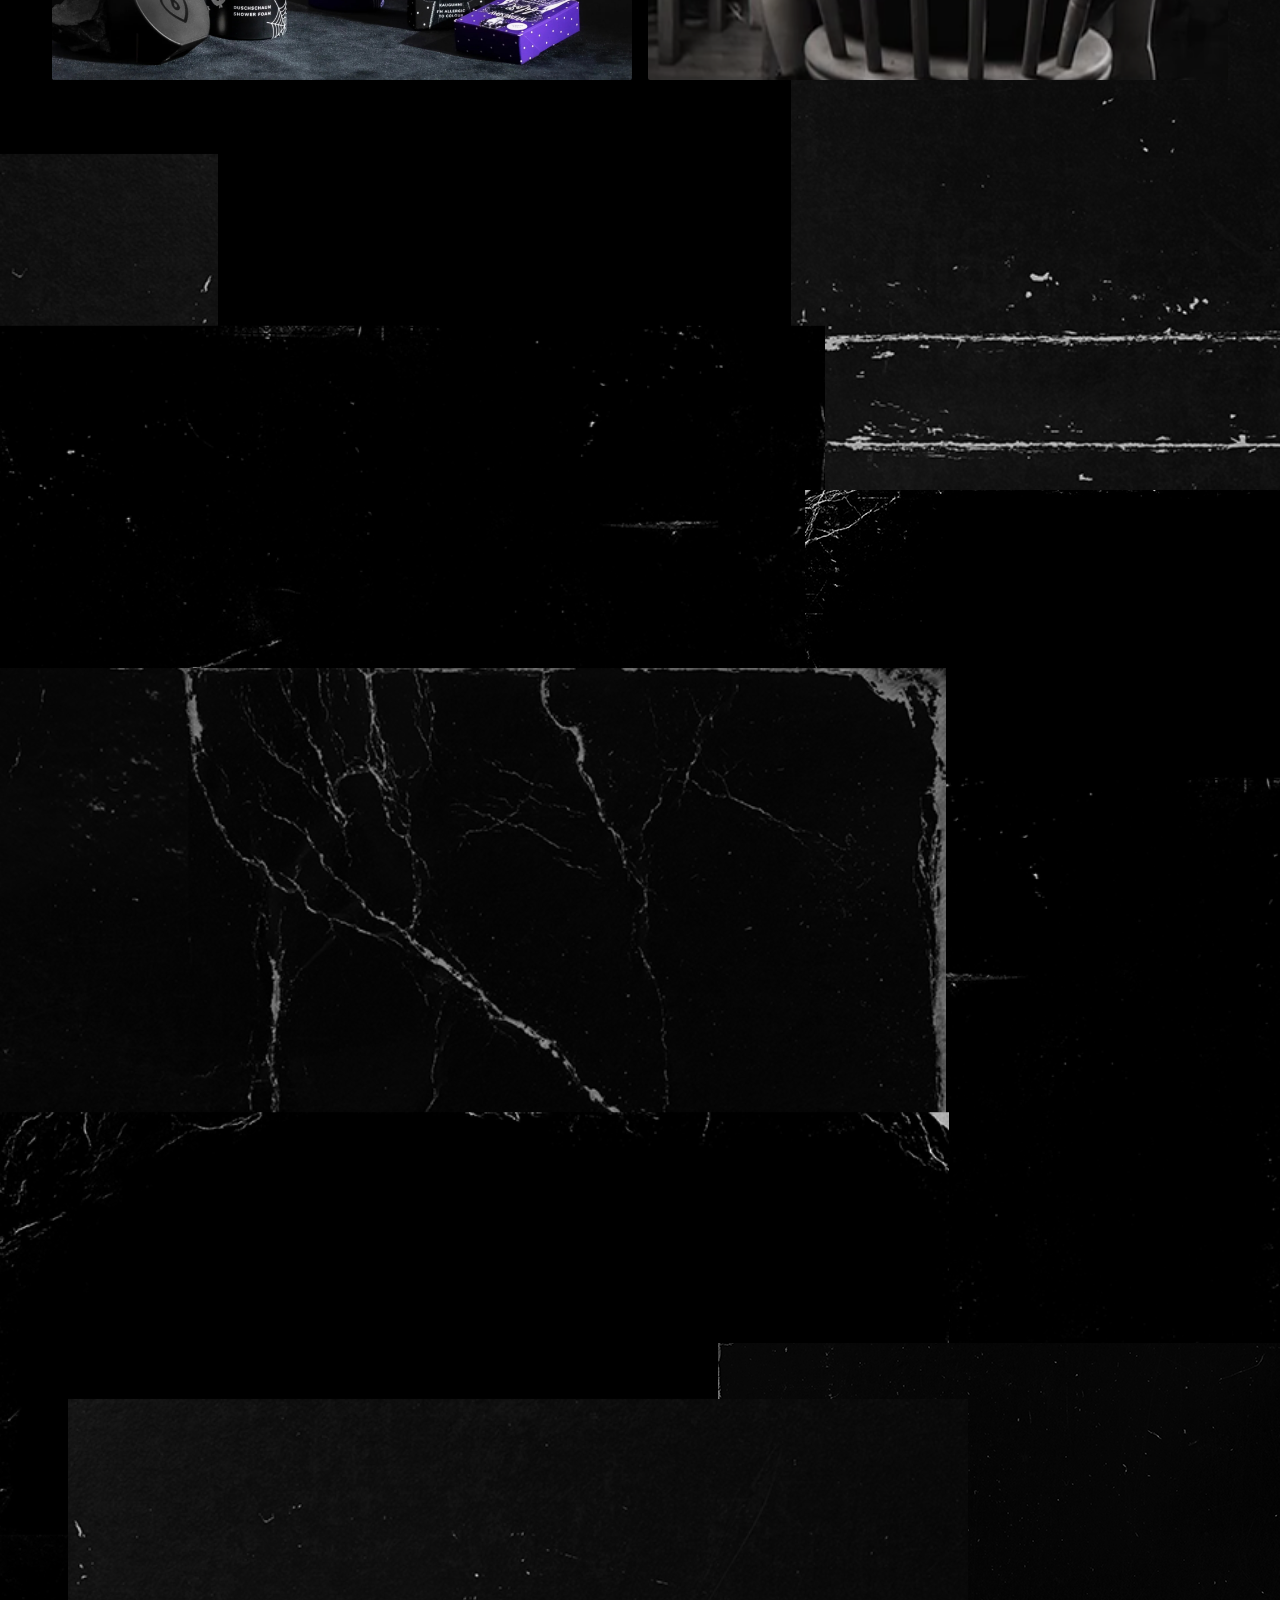
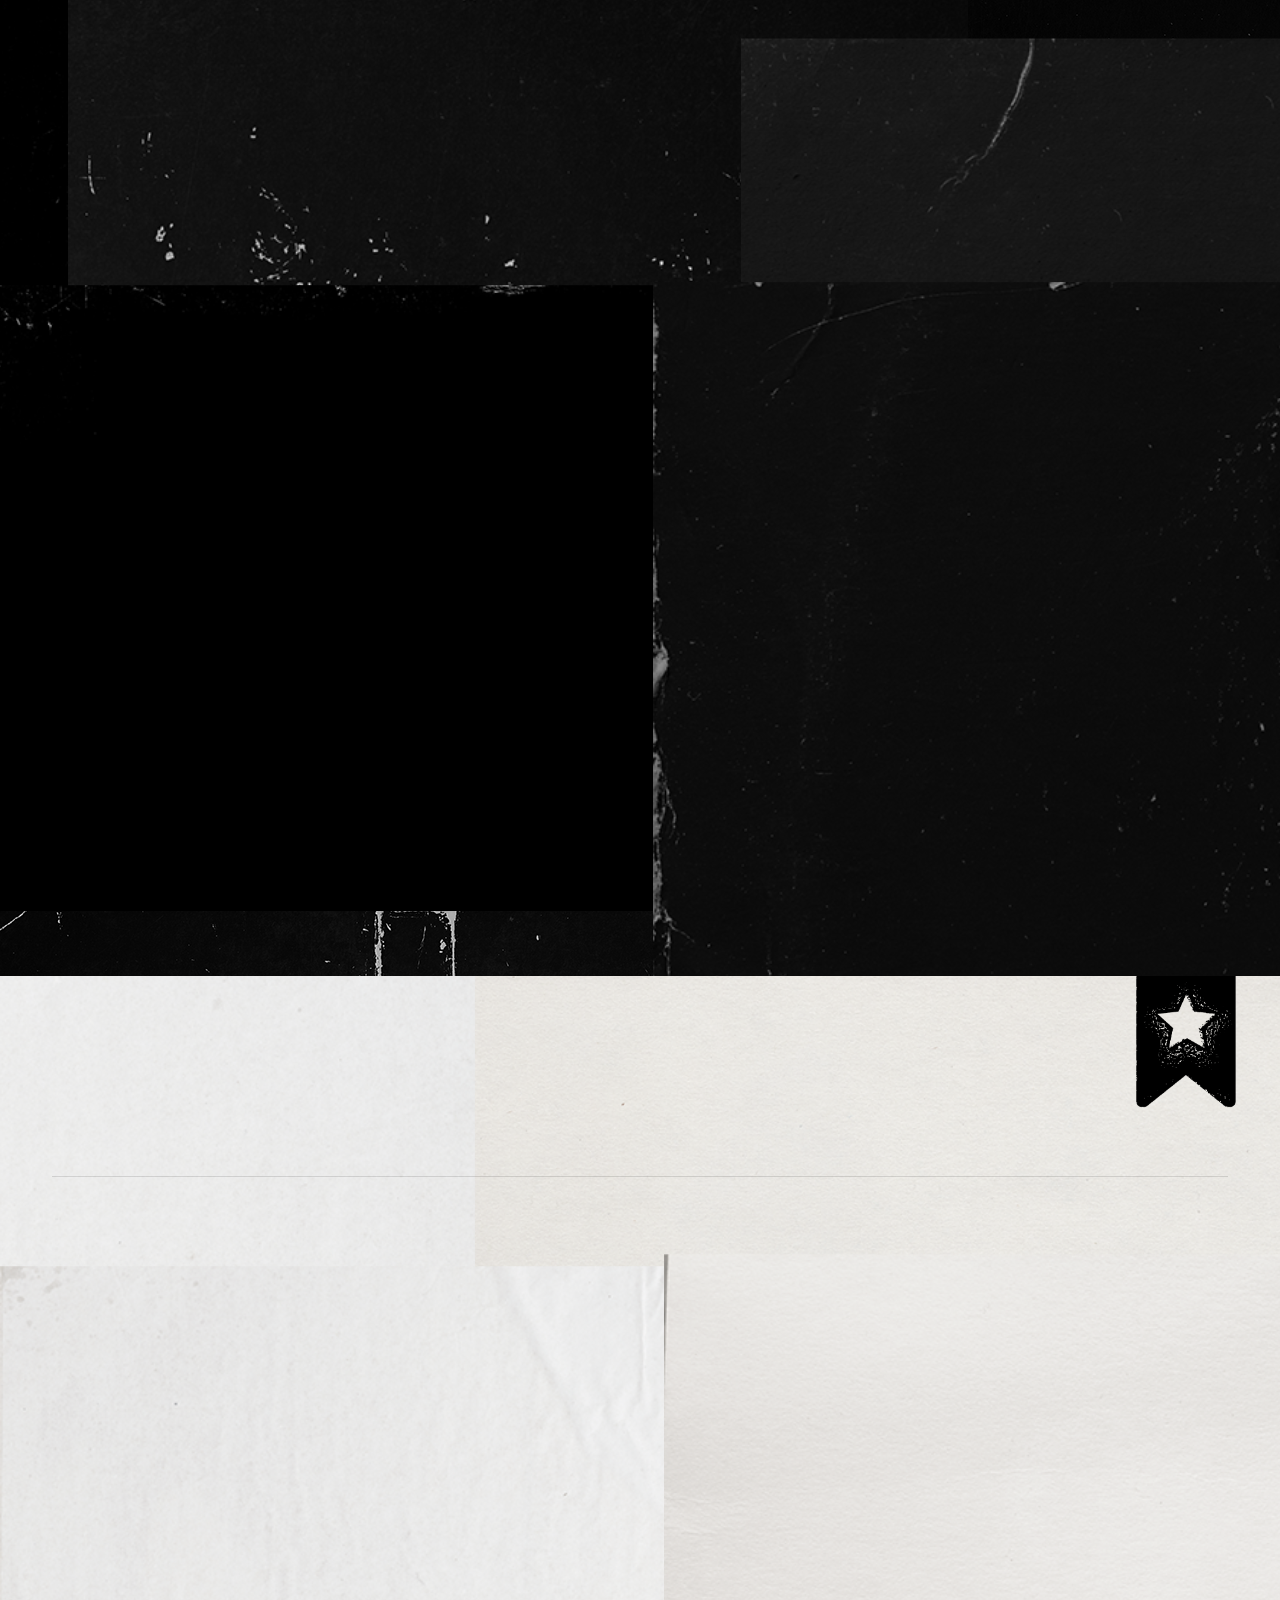
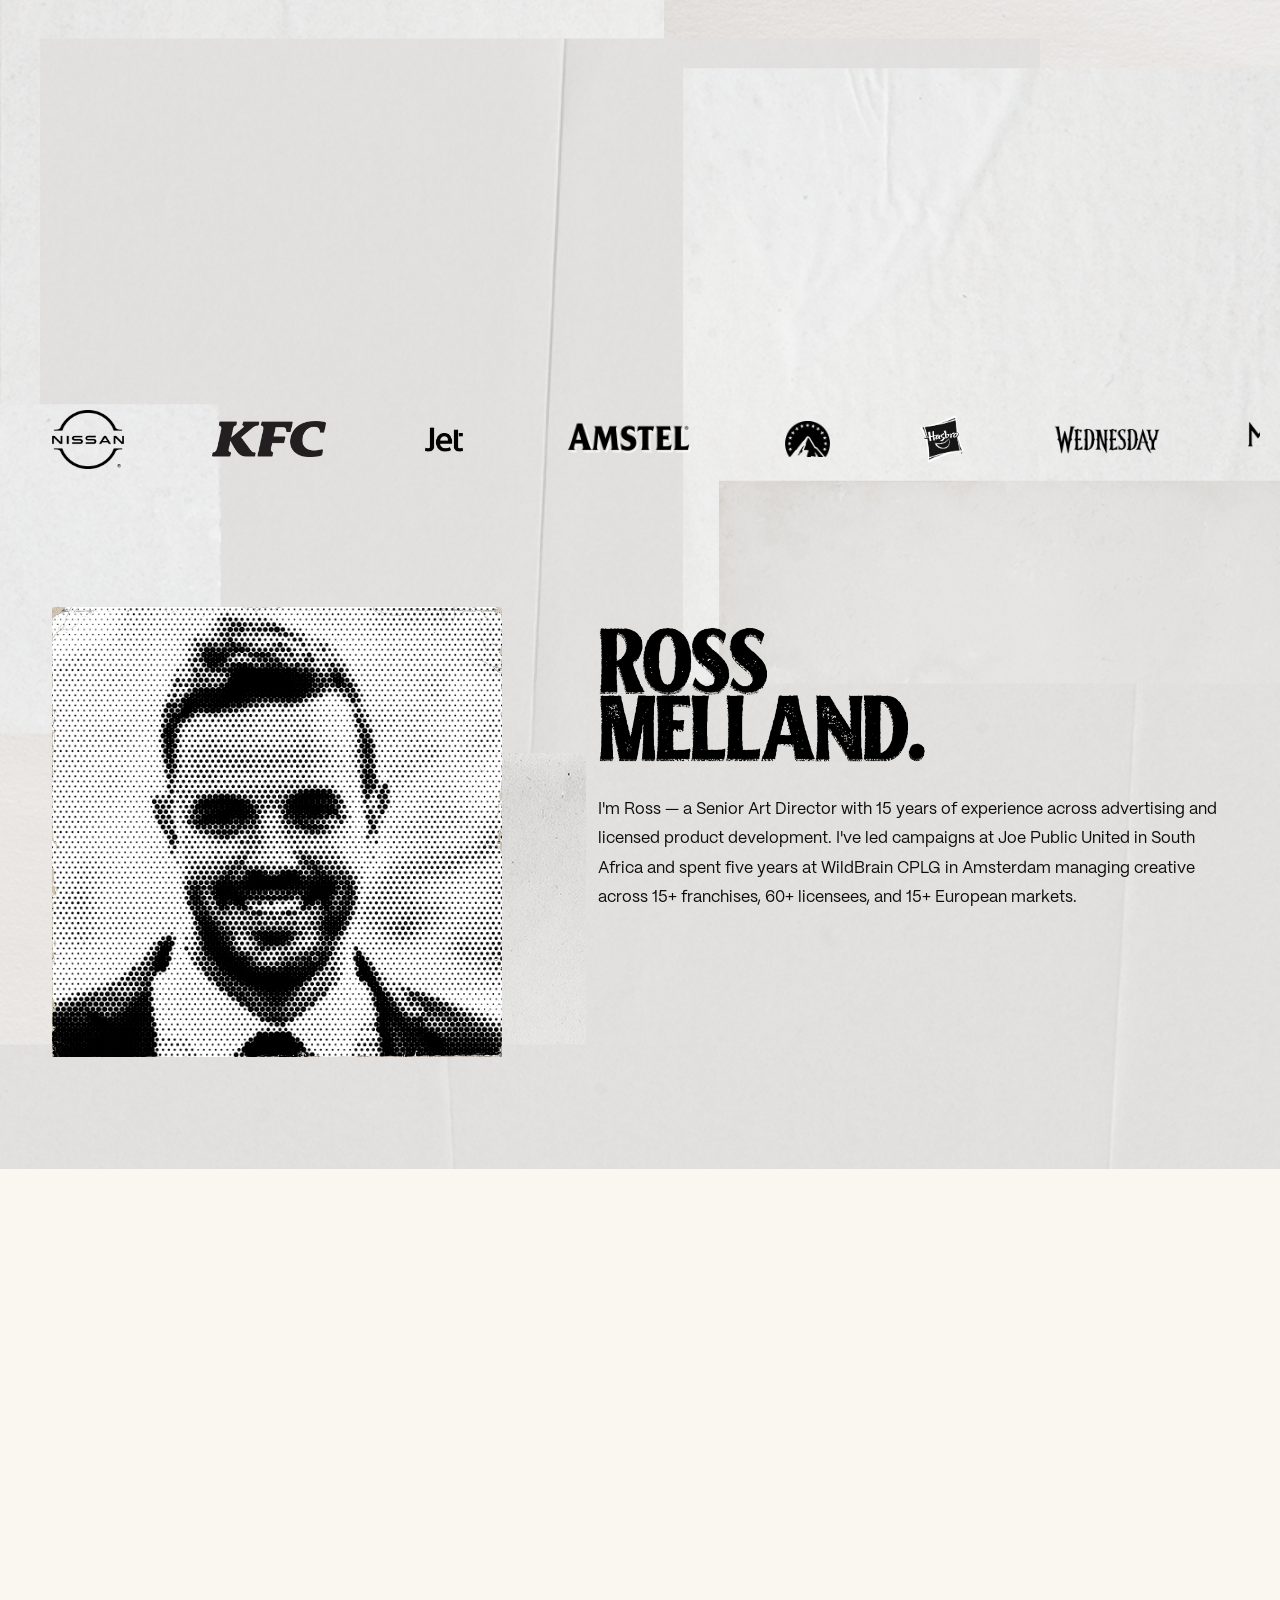
==== commit b53c9ea4: "Add mouse-driven hero texture switcher with inverting hero and nav - Hero background crossfades thro" ====
--- a/index.html
+++ b/index.html
@@ -20,7 +20,8 @@
     <div class="nav__inner">
       <a href="index.html" class="nav__logo">
         <span class="nav__logo-frame">
-          <img src="images/headings/about-title.png" alt="Ross Melland" class="nav__logo-img nav__logo-img--word" />
+          <img src="images/nav-ross-black.png" alt="Ross Melland" class="nav__logo-img nav__logo-img--word" />
+          <img src="images/nav-ross-white.png" alt="" class="nav__logo-img nav__logo-img--word-white" aria-hidden="true" />
           <img src="images/Melland icon stamped.png" alt="Ross Melland" class="nav__logo-img nav__logo-img--mark" />
         </span>
       </a>
@@ -40,8 +41,12 @@
     <!-- Hero -->
     <section class="hero" id="hero">
       <div class="bg-tiles bg-tiles--hero" id="bgTilesHero" aria-hidden="true"></div>
+      <div class="hero__textures" id="heroTextures" aria-hidden="true"></div>
       <div class="hero__logo-wrap">
-        <img src="images/Melland logo stamped.png" alt="Ross Melland" class="hero__logo" />
+        <span class="hero__logo-stack">
+          <img src="images/horse-icon-logo-black.png" alt="Ross Melland" class="hero__logo" width="1078" height="1078" />
+          <img data-src="images/horse-icon-logo-white.png" alt="" class="hero__logo hero__logo--white" width="1078" height="1078" aria-hidden="true" />
+        </span>
       </div>
       <div class="hero__bottom container">
         <div class="hero__contact">
@@ -347,7 +352,7 @@
             </div>
           </div>
           <div class="about__content">
-            <h2 class="about__title"><img src="images/headings/about-title.png" alt="Ross Melland." /></h2>
+            <h2 class="about__title"><img src="images/nav-ross-black.png" alt="Ross Melland." /></h2>
             <p class="about__bio">
               I'm Ross — a Senior Art Director with 15 years of experience across advertising and licensed product development. I've led campaigns at Joe Public United in South Africa and spent five years at WildBrain CPLG in Amsterdam managing creative across 15+ franchises, 60+ licensees, and 15+ European markets.
             </p>
--- a/styles.css
+++ b/styles.css
@@ -373,7 +373,8 @@
 }
 
 /* Homepage-only logo crossfade (script.js's initLogoSwap): the
-   wordmark (about-title.png, ~2.41:1) and the square mark stacked in
+   wordmark (nav-ross-black.png, ~2.41:1, plus its white twin for dark
+   hero textures) and the square mark stacked in
    one fixed-width frame, both left-aligned at its top-left corner, so
    swapping which one is opaque never changes the frame's own box —
    .nav__links never moves. Width is fixed to the WIDER asset (the
@@ -481,7 +482,7 @@
 .nav__toggle {
   display: none;
   flex-direction: column;
-  gap: 5px;
+  gap: 6px;
   background: none;
   border: none;
   cursor: pointer;
@@ -490,8 +491,9 @@
 
 .nav__toggle span {
   display: block;
-  width: 22px;
-  height: 1px;
+  width: 32px;
+  height: 7px;
+  border-radius: 2px;
   background: var(--color-text);
   transition: var(--transition);
 }
@@ -509,13 +511,71 @@
   color: var(--color-text);
 }
 
-.nav--light-section .nav__toggle span {
-  background: var(--color-text);
-}
-
 .nav.scrolled.nav--light-section {
   background: rgba(250, 247, 240, 0.92);
   border-bottom-color: var(--color-border);
+}
+
+/* Nav over the homepage hero inverts with the active texture
+   (script.js's updateNavTone): .nav--on-dark while the hero is under
+   the nav and showing a dark texture, never once past the hero.
+   .nav--ink-flip is added for the length of each flip so these
+   changes run on the hero crossfade's own duration and easing; outside
+   a flip the usual transitions (hover, scroll state) keep their own
+   timing. On mobile .nav__links is moved out of .nav (see
+   initMobileMenuPortal), so the fullscreen menu keeps its black links. */
+.nav__logo .nav__logo-img--word-white {
+  opacity: 0;
+  mix-blend-mode: normal;
+}
+
+.nav--on-dark .nav__logo-img--word {
+  opacity: 0;
+}
+
+.nav--on-dark .nav__logo-img--word-white {
+  opacity: 1;
+}
+
+.nav--on-dark .nav__links a {
+  color: #FFFFFF;
+}
+
+.nav--on-dark .nav__links a:hover {
+  color: var(--color-text);
+}
+
+.nav--on-dark .nav__link--work    { --stamp-image: url('images/textures/nav-stamp-work-white.png'); }
+.nav--on-dark .nav__link--about   { --stamp-image: url('images/textures/nav-stamp-about-white.png'); }
+.nav--on-dark .nav__link--contact { --stamp-image: url('images/textures/nav-stamp-contact-white.png'); }
+
+.nav--on-dark .nav__toggle span {
+  background: #FFFFFF;
+}
+
+.nav.scrolled.nav--on-dark {
+  background: rgba(13, 13, 13, 0.55);
+  border-bottom-color: rgba(255, 255, 255, 0.12);
+}
+
+/* Menu open/close: colours switch instantly with the panel; the icon
+   keeps only its transform transition, so the cross still animates */
+.nav--ink-snap,
+.nav--ink-snap .nav__logo-img,
+.nav--ink-snap .nav__links a {
+  transition: none;
+}
+
+.nav--ink-snap .nav__toggle span {
+  transition-property: transform;
+}
+
+.nav--ink-flip,
+.nav--ink-flip .nav__logo-img,
+.nav--ink-flip .nav__links a,
+.nav--ink-flip .nav__toggle span {
+  transition-duration: var(--hero-fade-duration);
+  transition-timing-function: var(--hero-fade-ease);
 }
 
 /* ============================================================
@@ -534,6 +594,88 @@
   padding-bottom: var(--space-md);
 }
 
+/* ------------------------------------------------------------
+   HERO TEXTURES — mouse-driven texture switcher (initHeroTextures
+   in script.js). Image layers sit at the same z-index as
+   .bg-tiles--hero but later in the DOM, so they paint over the paper
+   tiles; with no layer visible (before the first mouse move) the
+   paper shows through. --hero-ink is registered so it interpolates:
+   one transition on .hero drives every text colour in lockstep with
+   the image crossfade, and both use --hero-fade.
+   ------------------------------------------------------------ */
+
+@property --hero-ink {
+  syntax: '<color>';
+  inherits: true;
+  initial-value: #0D0D0D;
+}
+
+/* Shared by the hero crossfade and the nav ink flip (script.js reads
+   the duration too), so every part of a texture switch moves as one.
+   Symmetric ease-in-out (easeInOutSine-like): gentle start and end. */
+:root {
+  --hero-fade-duration: 900ms;
+  --hero-fade-ease: cubic-bezier(0.37, 0, 0.63, 1);
+  --hero-fade: var(--hero-fade-duration) var(--hero-fade-ease);
+}
+
+.hero {
+  --hero-ink: var(--color-text);
+  transition: --hero-ink var(--hero-fade);
+}
+
+.hero--dark {
+  --hero-ink: #FFFFFF;
+}
+
+.hero__textures {
+  position: absolute;
+  inset: 0;
+  overflow: hidden;
+  pointer-events: none;
+  z-index: -1;
+}
+
+.hero__texture {
+  position: absolute;
+  inset: 0;
+  width: 100%;
+  height: 100%;
+  object-fit: cover;
+  opacity: 0;
+  transition: opacity var(--hero-fade);
+}
+
+.hero__texture.is-in {
+  opacity: 1;
+}
+
+/* Black logo and white logo stacked; dark textures crossfade them */
+.hero__logo-stack {
+  position: relative;
+  display: block;
+}
+
+.hero__logo {
+  transition: opacity var(--hero-fade);
+}
+
+.hero__logo--white {
+  position: absolute;
+  top: 0;
+  left: 0;
+  opacity: 0;
+  mix-blend-mode: normal;
+}
+
+.hero--dark .hero__logo {
+  opacity: 0;
+}
+
+.hero--dark .hero__logo--white {
+  opacity: 1;
+}
+
 .hero__logo-wrap {
   flex: 1;
   display: flex;
@@ -543,7 +685,10 @@
 }
 
 .hero__logo {
-  width: clamp(404px, 81vw, 1242px);
+  /* Square horse icon: sized off both width and height so it sits
+     comfortably above the bio on short and wide screens alike */
+  width: clamp(240px, min(36vw, 46vh), 460px);
+  width: clamp(240px, min(36vw, 46svh), 460px);
   height: auto;
   display: block;
   mix-blend-mode: multiply;
@@ -577,7 +722,7 @@
   font-weight: 600;
   text-transform: none;
   letter-spacing: normal;
-  color: var(--color-text);
+  color: var(--hero-ink);
   cursor: pointer;
   transition: opacity var(--transition);
   text-align: left;
@@ -592,12 +737,7 @@
 
 .hero__email-icon {
   flex-shrink: 0;
-  color: var(--color-text-muted);
-  transition: color var(--transition);
-}
-
-.hero__email:hover .hero__email-icon {
-  color: var(--color-text);
+  color: var(--hero-ink);
 }
 
 .hero__copied {
@@ -605,7 +745,7 @@
   font-weight: 200;
   text-transform: none;
   letter-spacing: normal;
-  color: var(--color-accent);
+  color: var(--hero-ink);
   opacity: 0;
   transition: opacity 0.35s ease;
   flex-shrink: 0;
@@ -627,12 +767,7 @@
   font-weight: 600;
   text-transform: none;
   letter-spacing: normal;
-  color: var(--color-text-muted);
-  transition: color var(--transition);
-}
-
-.hero__social-link:hover {
-  color: var(--color-text);
+  color: var(--hero-ink);
 }
 
 .hero__bio {
@@ -641,14 +776,16 @@
   text-transform: none;
   line-height: 1.25;
   letter-spacing: -0.02em;
-  color: var(--color-text);
+  color: var(--hero-ink);
   text-align: left;
   flex: 1;
   min-width: 0;
   max-width: 860px;
 }
 
-@media (max-width: 640px) {
+/* Stack contact above the bio once a side-by-side bio column would
+   drop under ~480px and wrap past four lines */
+@media (max-width: 900px) {
   .hero__bottom {
     flex-direction: column;
     align-items: flex-start;
@@ -658,11 +795,16 @@
   .hero__bio {
     flex: none;
     max-width: 100%;
+  }
+}
+
+@media (max-width: 640px) {
+  .hero__bio {
     font-size: var(--text-subhead);
   }
 
   .hero__logo {
-    width: clamp(269px, 81vw, 621px);
+    width: clamp(180px, 56vw, 300px);
   }
 }
 
@@ -1397,7 +1539,7 @@
   pointer-events: none;
 }
 
-/* White export of the hero logo at the same width as .hero__logo,
+/* White export of the wordmark at the width the hero wordmark used,
    sitting outside .container (like .hero__logo-wrap) so it centres
    on the viewport and isn't capped by the container's max-width.
    No blend mode or filter — the asset is already white. */
@@ -1659,12 +1801,14 @@
   }
 
 
+  /* Each line centre sits (7px line + 6px gap) / 2 = 6.5px from the
+     icon centre: slide both onto it, then rotate into the cross */
   .nav__toggle.open span:first-child {
-    transform: rotate(45deg) translate(4px, 4px);
+    transform: translateY(6.5px) rotate(45deg);
   }
 
   .nav__toggle.open span:last-child {
-    transform: rotate(-45deg) translate(4px, -4px);
+    transform: translateY(-6.5px) rotate(-45deg);
   }
 
   .hero {
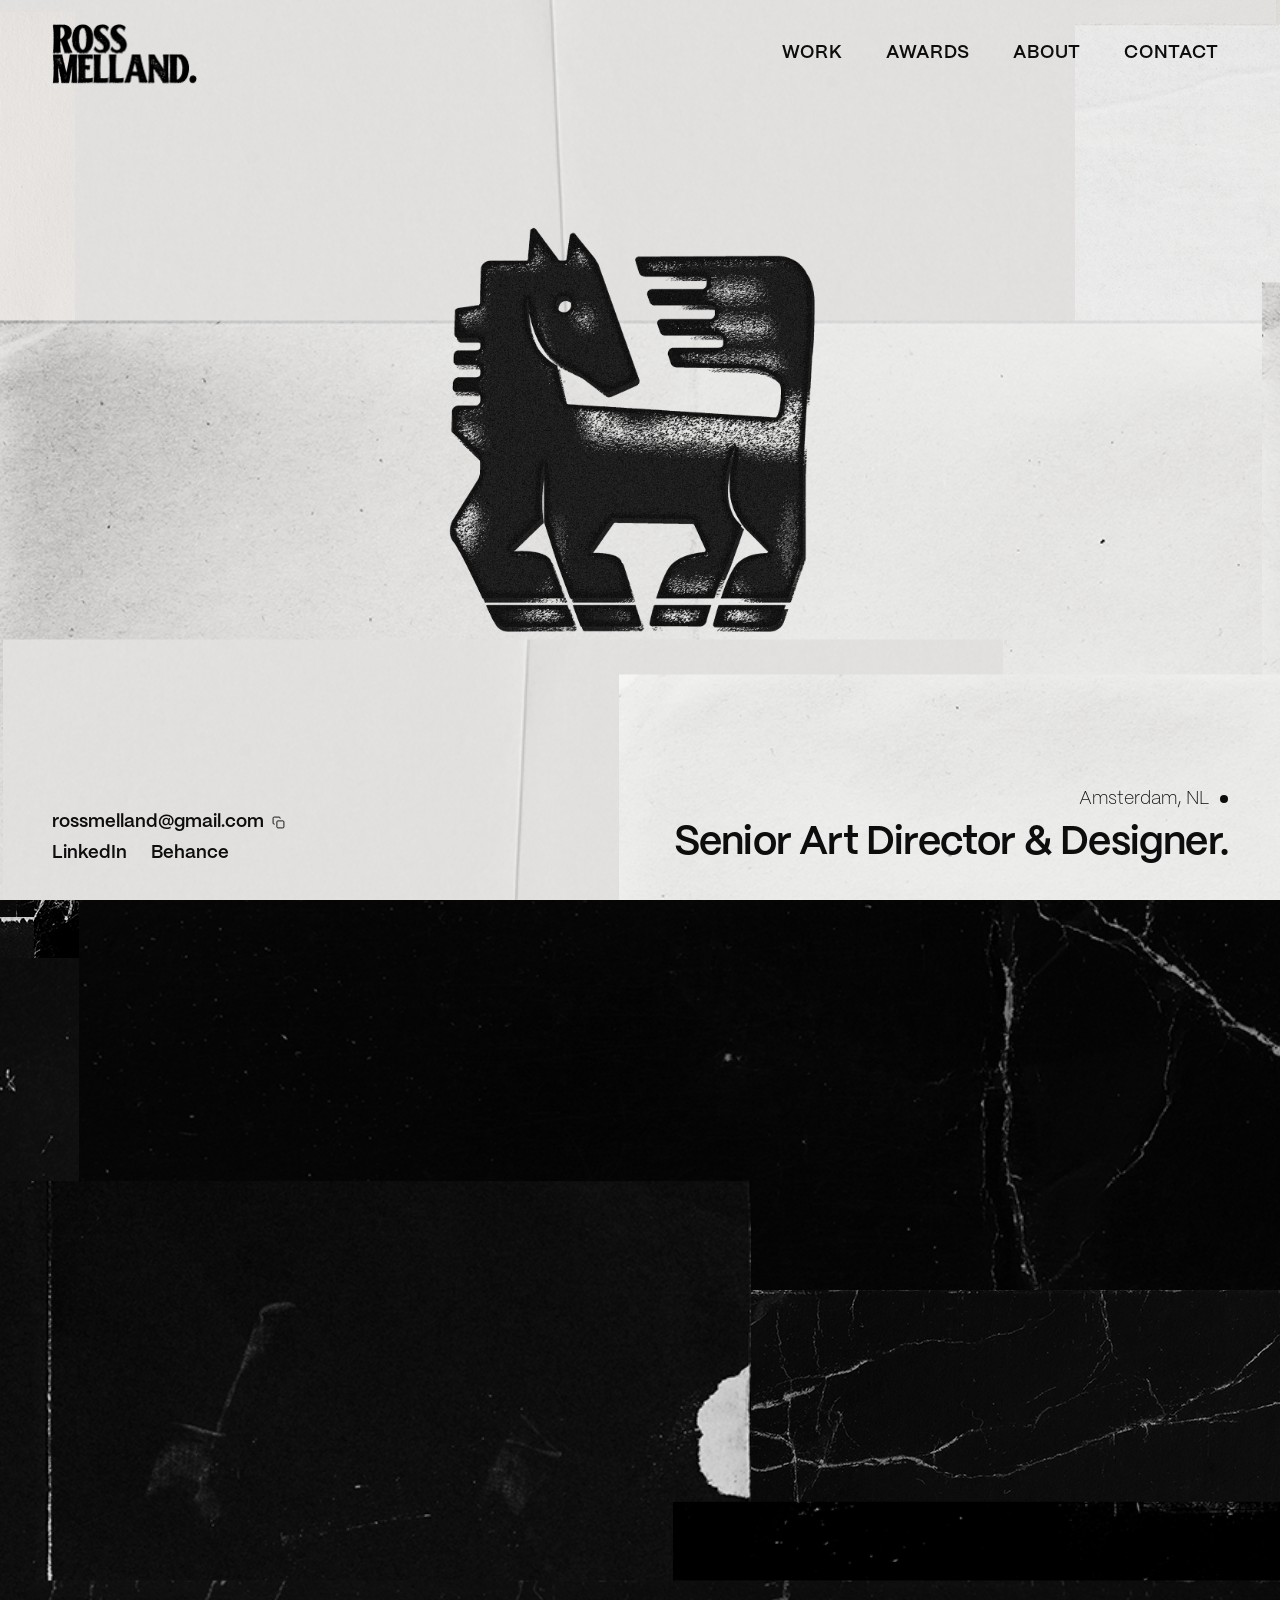
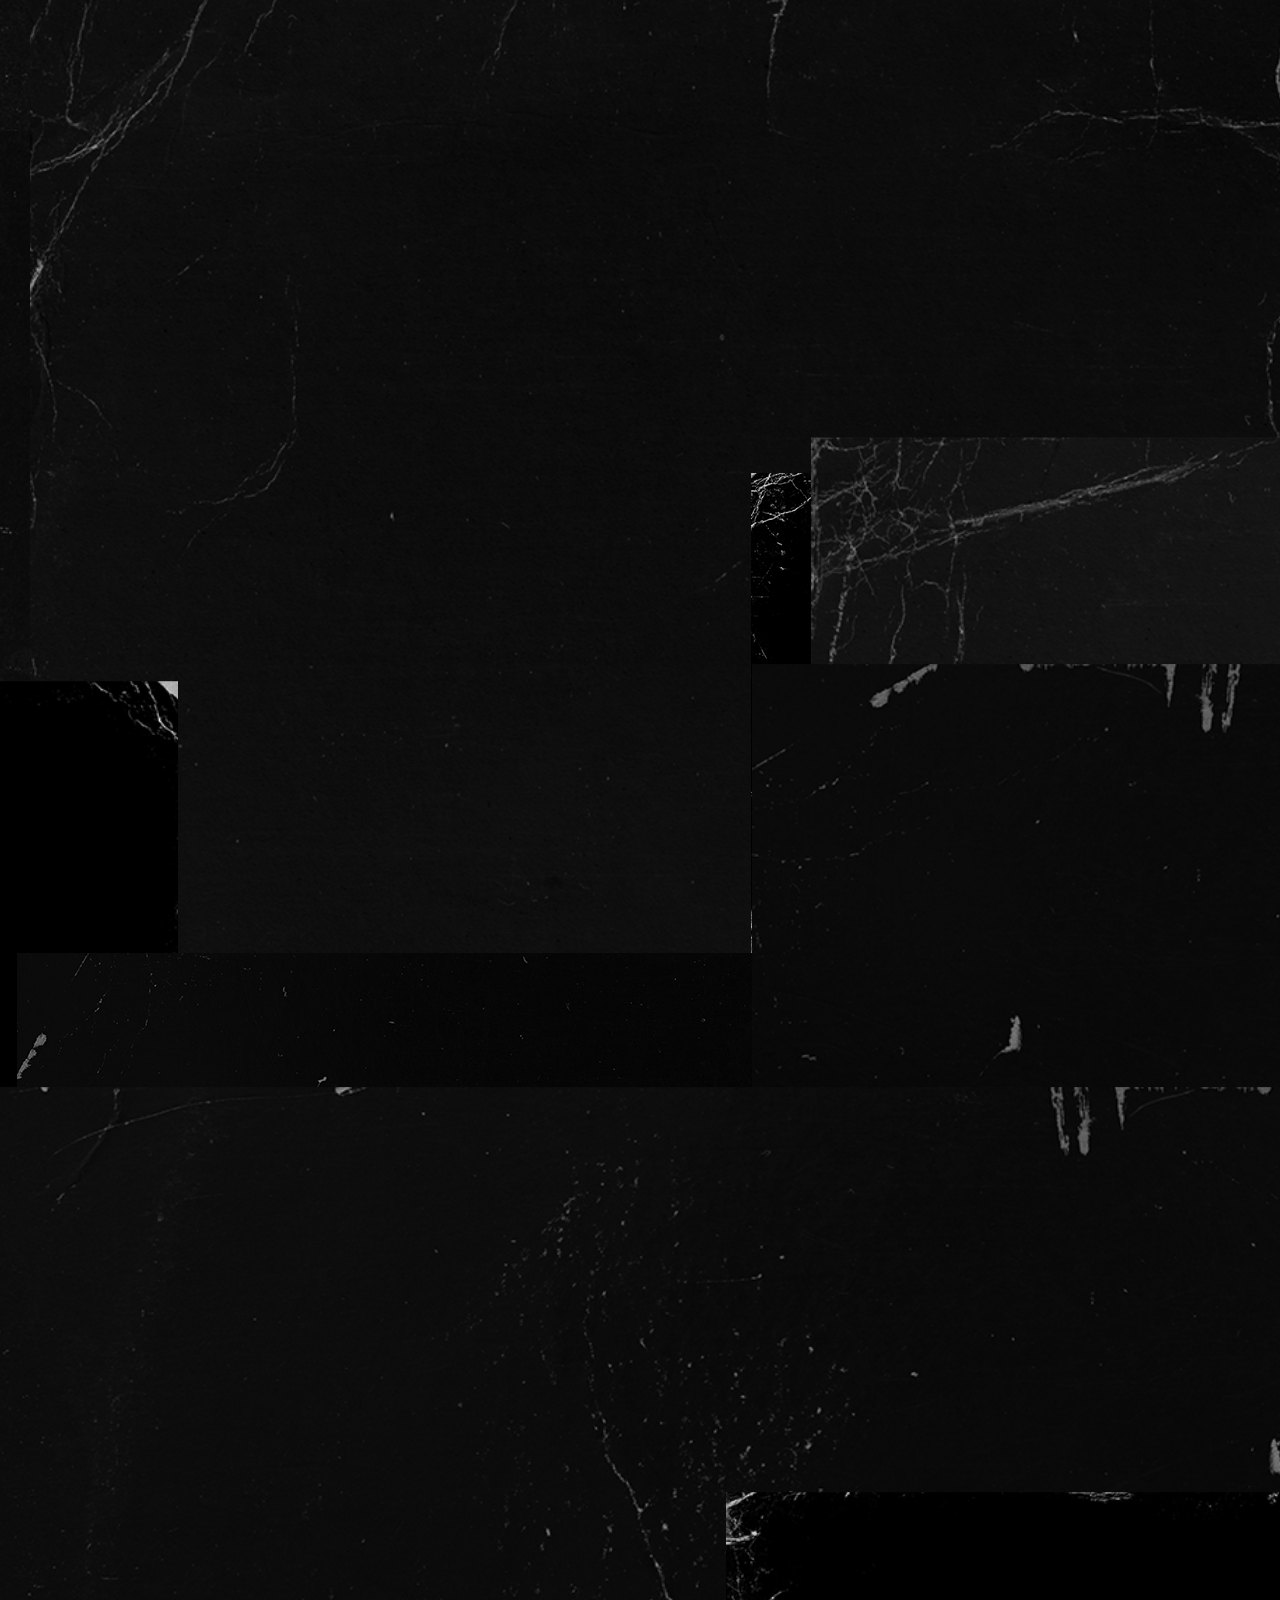
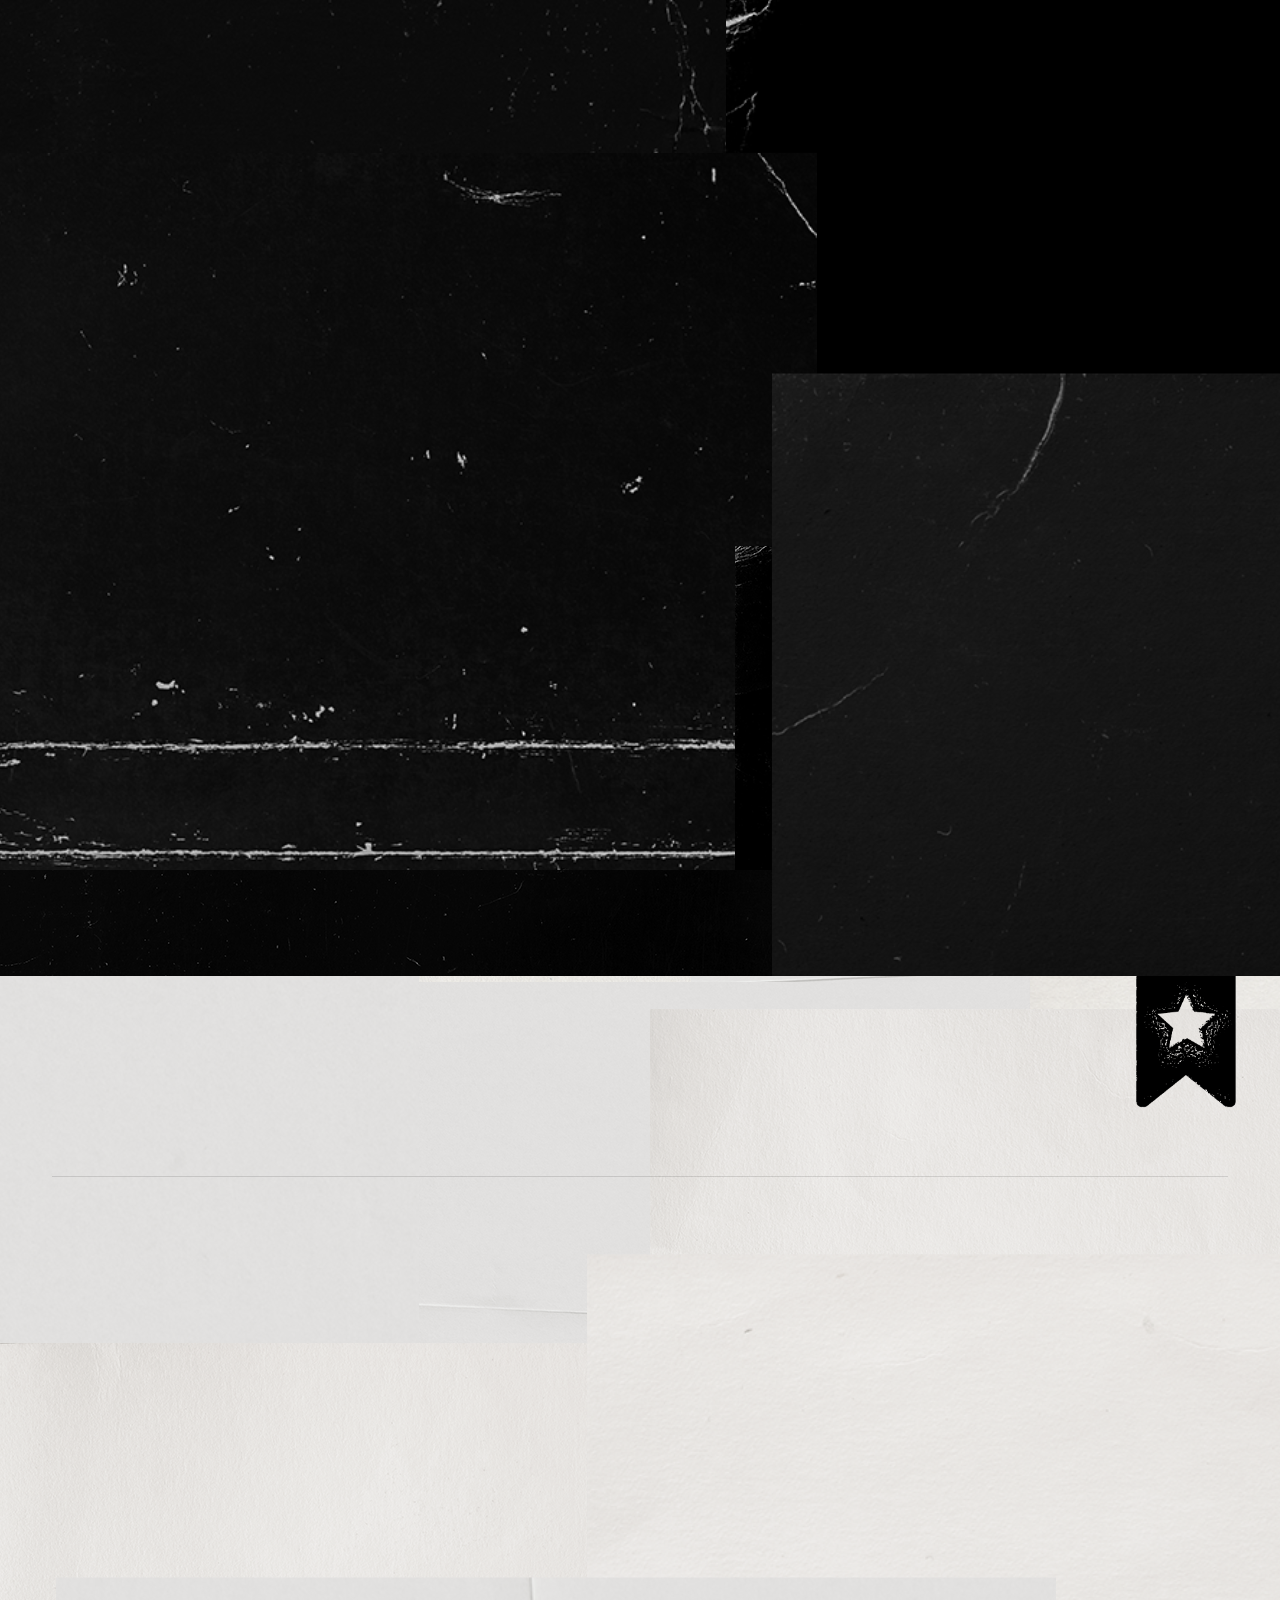
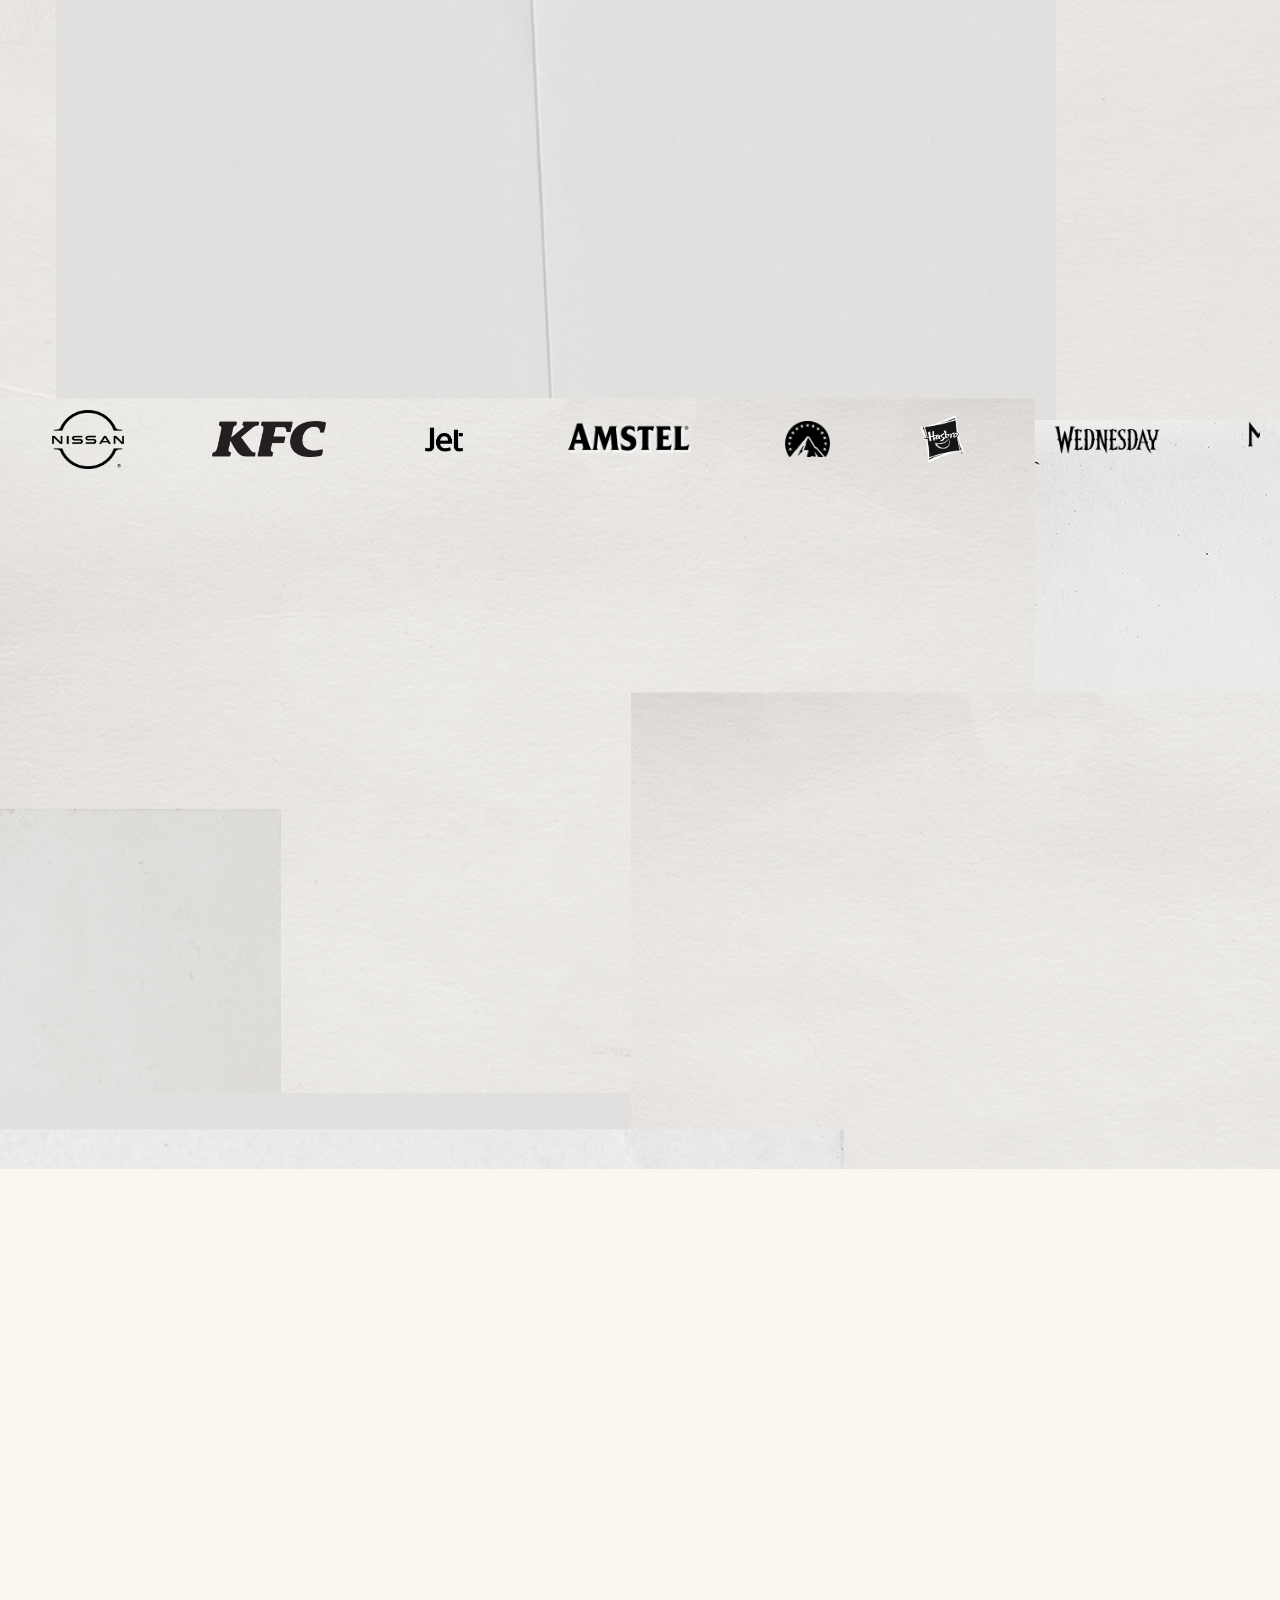
==== commit ca607a09: "Update hero bio block and location devices, add Awards to nav Co-Authored-By: Claude Opus 5.5 <norep" ====
--- a/index.html
+++ b/index.html
@@ -30,6 +30,7 @@
       </button>
       <ul class="nav__links" id="navLinks">
         <li><a href="#work" class="nav__link--work">Work</a></li>
+        <li><a href="#awards" class="nav__link--awards">Awards</a></li>
         <li><a href="#about" class="nav__link--about">About</a></li>
         <li><a href="#contact" class="nav__cta nav__link--contact">Contact</a></li>
       </ul>
@@ -65,7 +66,13 @@
             <a href="https://www.behance.net/rossmelland" target="_blank" rel="noopener noreferrer" class="hero__social-link">Behance</a>
           </div>
         </div>
-        <p class="hero__bio">Hello. I am an award-winning freelance art director &amp; designer based in Amsterdam.</p>
+        <div class="hero__intro">
+          <p class="hero__location">
+            <span class="hero__location-text">Amsterdam, NL</span>
+            <span class="hero__location-dot" aria-hidden="true"></span>
+          </p>
+          <p class="hero__bio">Senior Art Director &amp; Designer.</p>
+        </div>
       </div>
     </section>
 
--- a/styles.css
+++ b/styles.css
@@ -210,6 +210,11 @@
 .bg-zone-combined {
   position: relative;
   z-index: -2;
+  /* Base colour under the white tiles, shown only where tiles haven't
+     loaded yet or don't cover. A stacking context root paints its own
+     background beneath all its descendants, including the z-index: -1
+     tile canvas. */
+  background-color: var(--color-bg);
   overflow: hidden;
 }
 
@@ -467,6 +472,7 @@
 }
 
 .nav__link--work    { --stamp-image: url('images/textures/nav-stamp-work.png');    --stamp-ratio: calc(418 / 176); }
+.nav__link--awards  { --stamp-image: url('images/textures/nav-stamp-contact.png'); --stamp-ratio: calc(562 / 176); }
 .nav__link--about   { --stamp-image: url('images/textures/nav-stamp-about.png');   --stamp-ratio: calc(475 / 176); }
 .nav__link--contact { --stamp-image: url('images/textures/nav-stamp-contact.png'); --stamp-ratio: calc(562 / 176); }
 
@@ -546,6 +552,7 @@
 }
 
 .nav--on-dark .nav__link--work    { --stamp-image: url('images/textures/nav-stamp-work-white.png'); }
+.nav--on-dark .nav__link--awards  { --stamp-image: url('images/textures/nav-stamp-contact-white.png'); }
 .nav--on-dark .nav__link--about   { --stamp-image: url('images/textures/nav-stamp-about-white.png'); }
 .nav--on-dark .nav__link--contact { --stamp-image: url('images/textures/nav-stamp-contact-white.png'); }
 
@@ -770,6 +777,19 @@
   color: var(--hero-ink);
 }
 
+/* Bio + location, right-aligned to the container's right edge */
+.hero__intro {
+  flex: 1;
+  min-width: 0;
+  max-width: 860px;
+  margin-left: auto;
+  display: flex;
+  flex-direction: column;
+  align-items: flex-end;
+  gap: 0.25rem;
+  text-align: right;
+}
+
 .hero__bio {
   font-size: var(--text-display);
   font-weight: 600;
@@ -777,24 +797,56 @@
   line-height: 1.25;
   letter-spacing: -0.02em;
   color: var(--hero-ink);
-  text-align: left;
-  flex: 1;
-  min-width: 0;
-  max-width: 860px;
-}
-
-/* Stack contact above the bio once a side-by-side bio column would
-   drop under ~480px and wrap past four lines */
-@media (max-width: 900px) {
+  text-wrap: balance; /* even line lengths, no lone "Designer." */
+}
+
+/* Mirrors .footer__avail (same dot and gap; text matches the hero social
+   links, as the footer's does), with the dot on the right. Both follow --hero-ink, so they invert with the texture
+   on the shared crossfade timing. */
+.hero__location {
+  display: flex;
+  align-items: center;
+  gap: 0.6rem;
+}
+
+.hero__location-text {
+  font-size: 1.15rem; /* matches .hero__social-link */
+  font-weight: 200; /* PP Mori Extralight */
+  text-transform: none;
+  letter-spacing: normal;
+  color: var(--hero-ink);
+}
+
+.hero__location-dot {
+  width: 8px;
+  height: 8px;
+  border-radius: 50%;
+  background: var(--hero-ink);
+  flex-shrink: 0;
+  animation: avail-pulse 2.2s ease-in-out infinite;
+}
+
+/* Stack contact above the bio once the bio can no longer sit on one
+   line beside the contact links (it first wraps at ~968px) */
+@media (max-width: 1000px) {
   .hero__bottom {
     flex-direction: column;
     align-items: flex-start;
     gap: var(--space-md);
   }
 
-  .hero__bio {
+  /* Stacked: bio + location left-align under the contact links */
+  .hero__intro {
     flex: none;
+    margin-left: 0;
     max-width: 100%;
+    align-items: flex-start;
+    text-align: left;
+  }
+
+  /* Left-aligned, so the dot leads the line */
+  .hero__location-dot {
+    order: -1;
   }
 }
 
@@ -852,6 +904,8 @@
   position: relative;
   z-index: 0;
   overflow: hidden;
+  /* Base colour under the black tiles (see .bg-zone-combined) */
+  background-color: var(--color-text);
 }
 
 .work__grid {
@@ -1523,7 +1577,7 @@
      legibility never depends on which part of a tile lands under a
      given line. Tiles are placed once and never move — see
      initBgTiles's "static" zones in script.js. */
-  background-color: #0D0D0D;
+  background-color: var(--color-text);
   color: #FAF7F0;
   padding: var(--space-2xl) 0 var(--space-lg);
 }
@@ -1587,11 +1641,18 @@
   flex-wrap: wrap;
 }
 
-/* Narrow phones: tighten the gap so the availability line (now body
-   size) still fits beside the button instead of wrapping under it. */
+/* Narrow phones: tighten the gap and the button's side padding so the
+   availability line (1.15rem bold, matching the hero social links)
+   still fits beside the button instead of wrapping under it, which
+   would grow the footer. */
 @media (max-width: 400px) {
   .footer__actions {
     gap: 1rem;
+  }
+
+  .footer__actions .footer__btn {
+    padding-left: 1.25rem;
+    padding-right: 1.25rem;
   }
 }
 
@@ -1635,8 +1696,8 @@
 }
 
 .footer__avail-text {
-  font-size: var(--text-body); /* matches .footer__contact-item */
-  font-weight: 200;
+  font-size: 1.15rem; /* matches .hero__social-link */
+  font-weight: 200; /* PP Mori Extralight */
   text-transform: none;
   letter-spacing: normal;
   color: #FAF7F0;
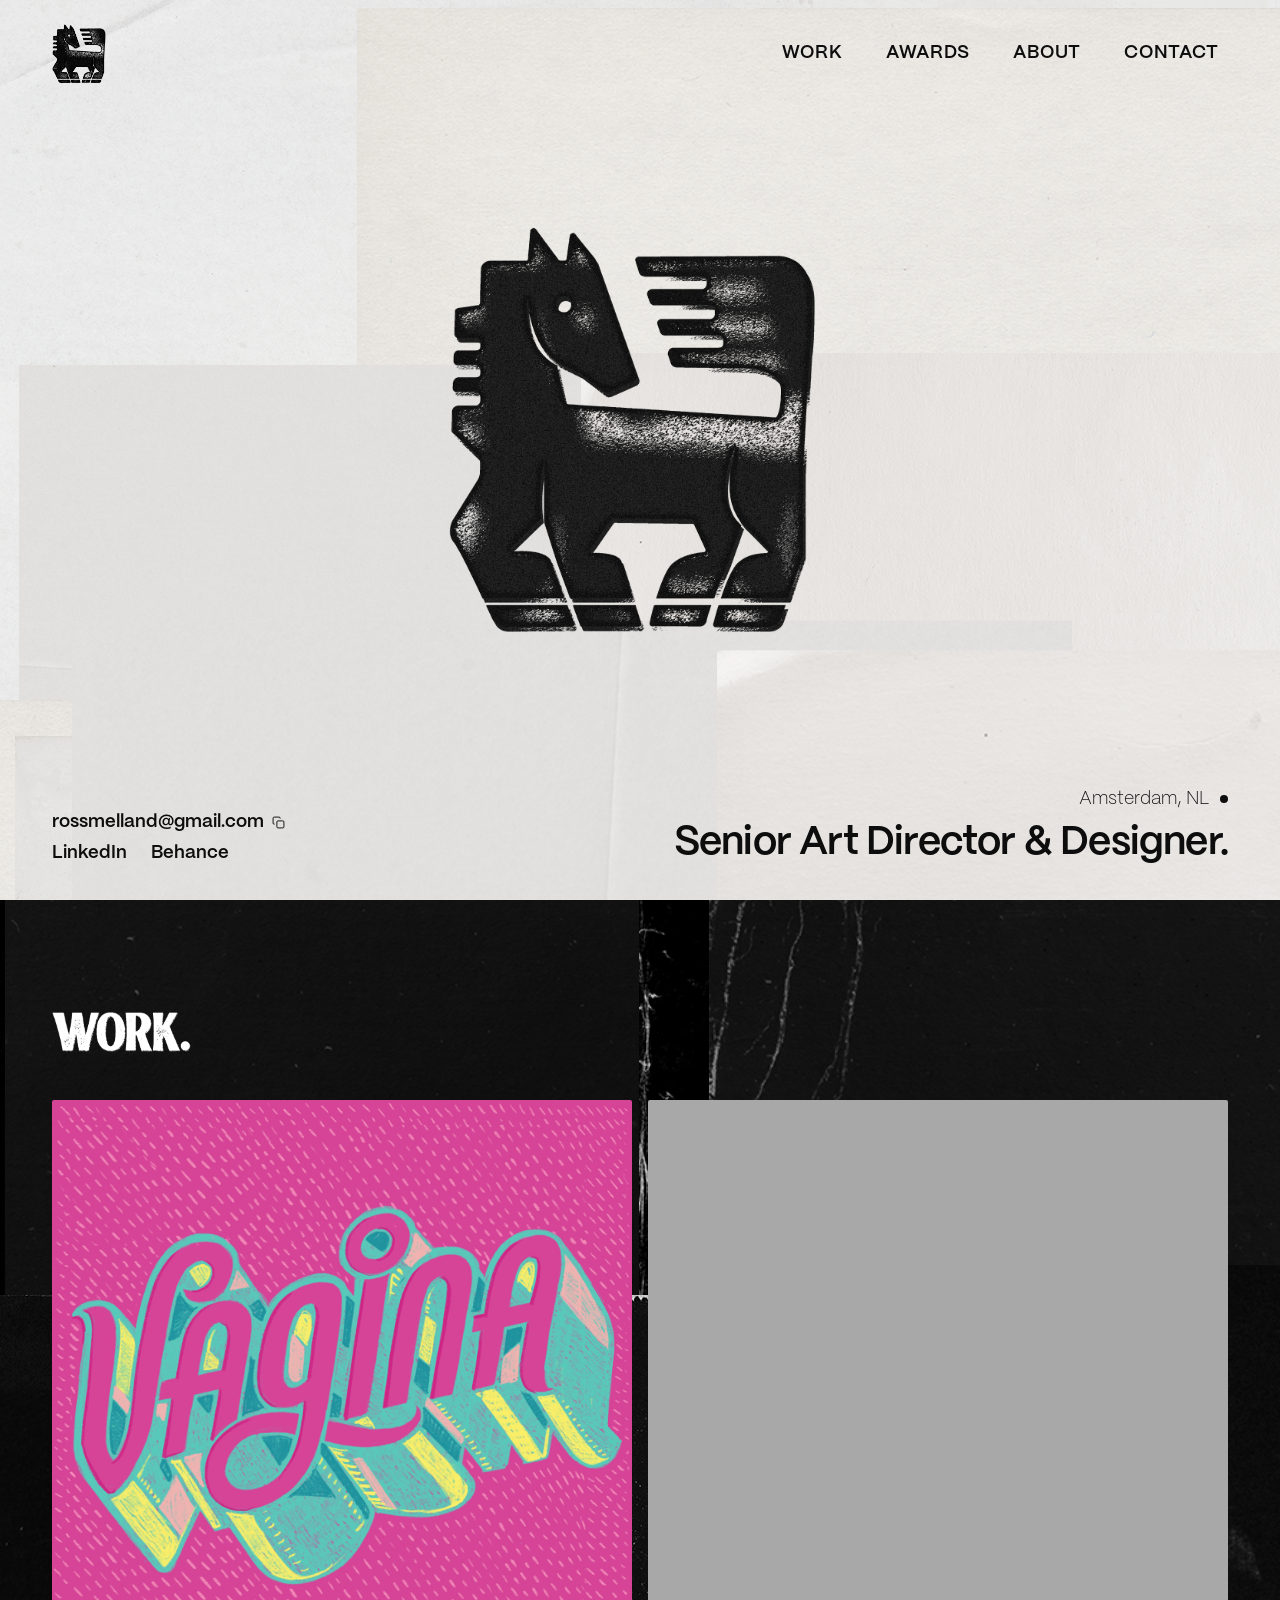
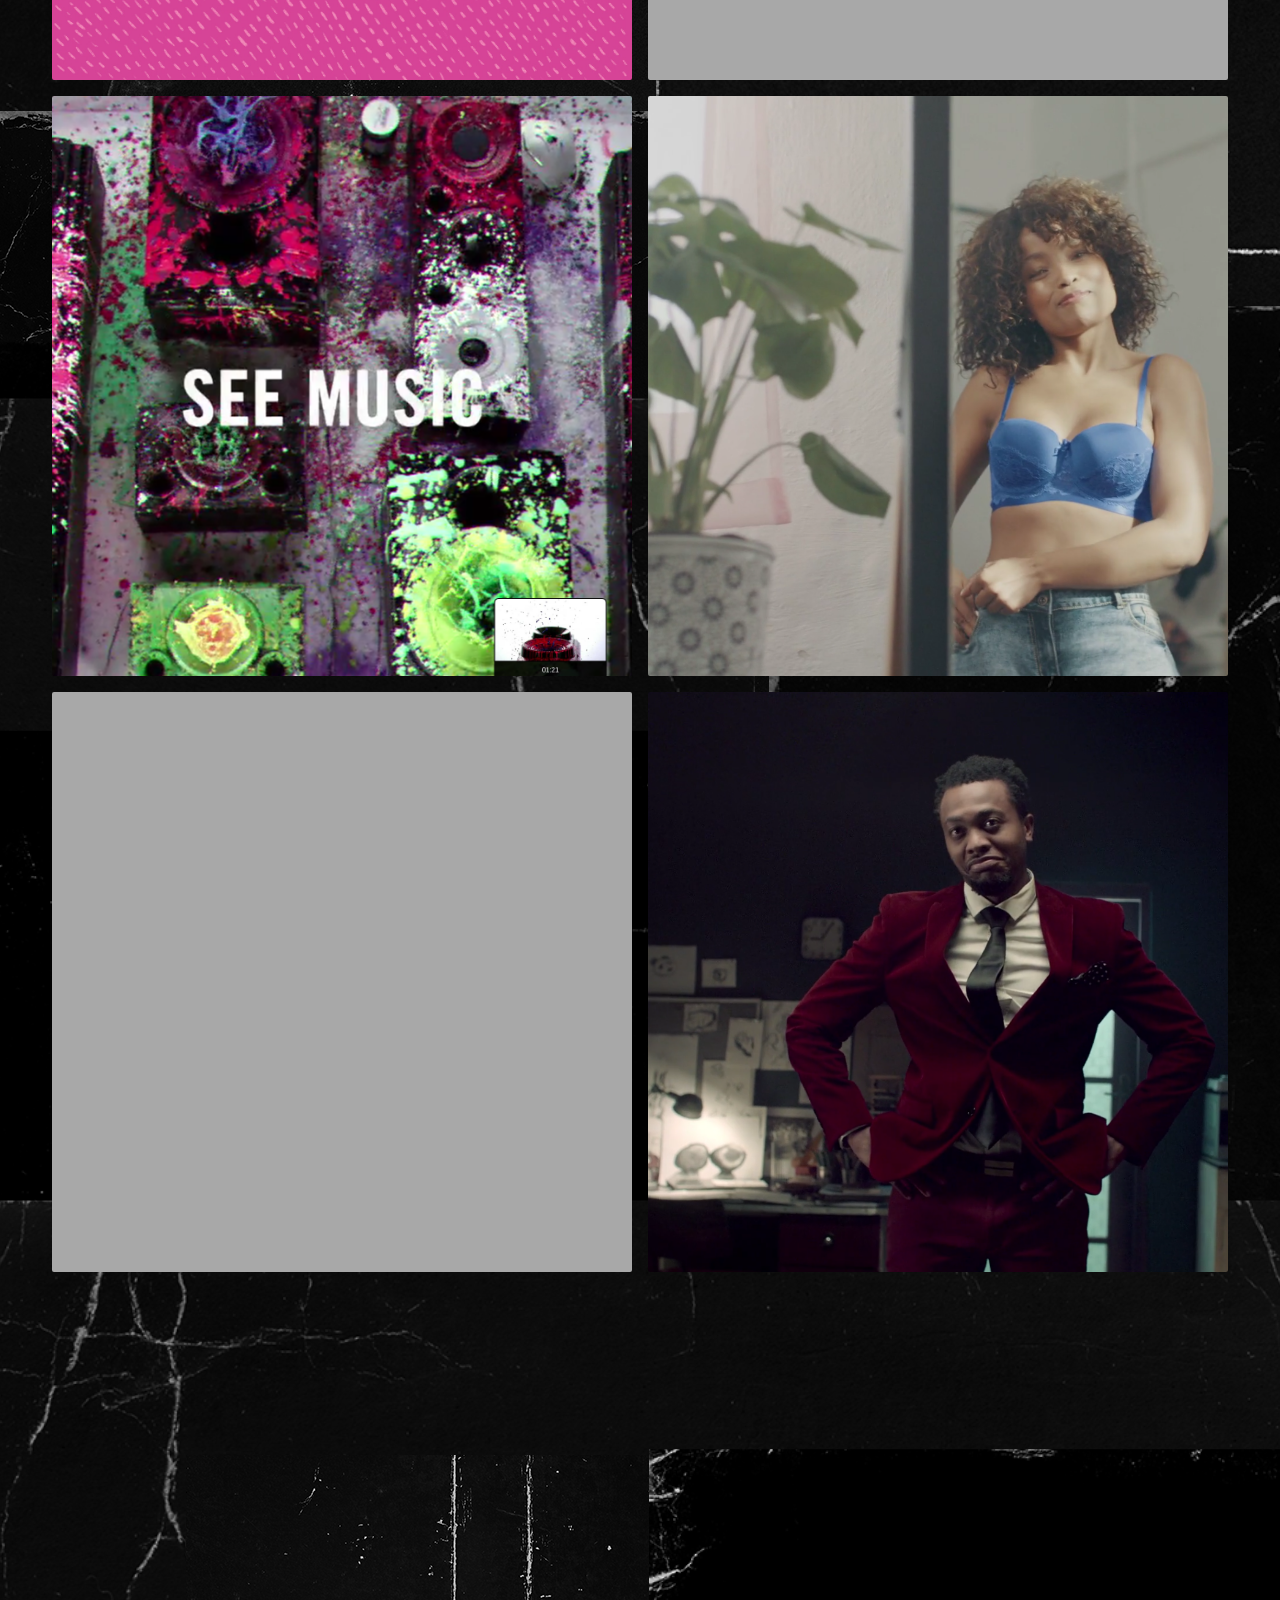
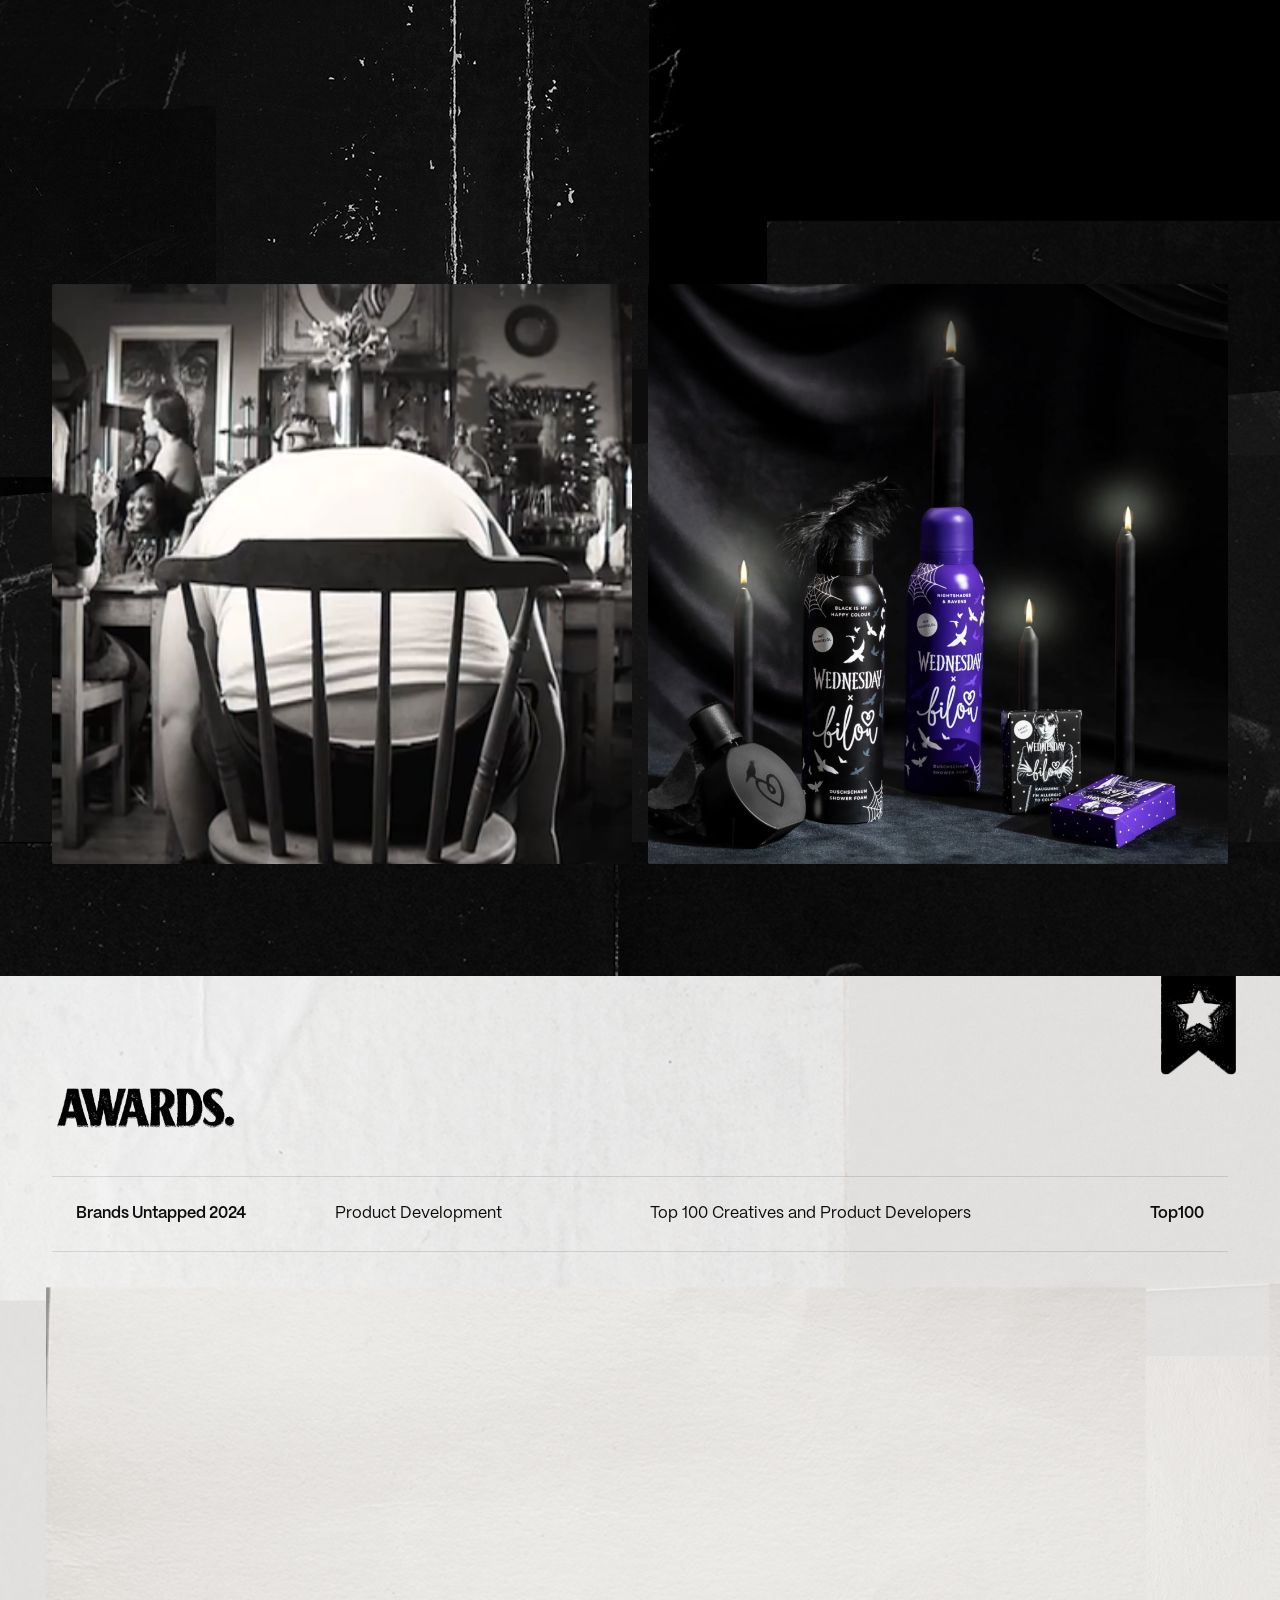
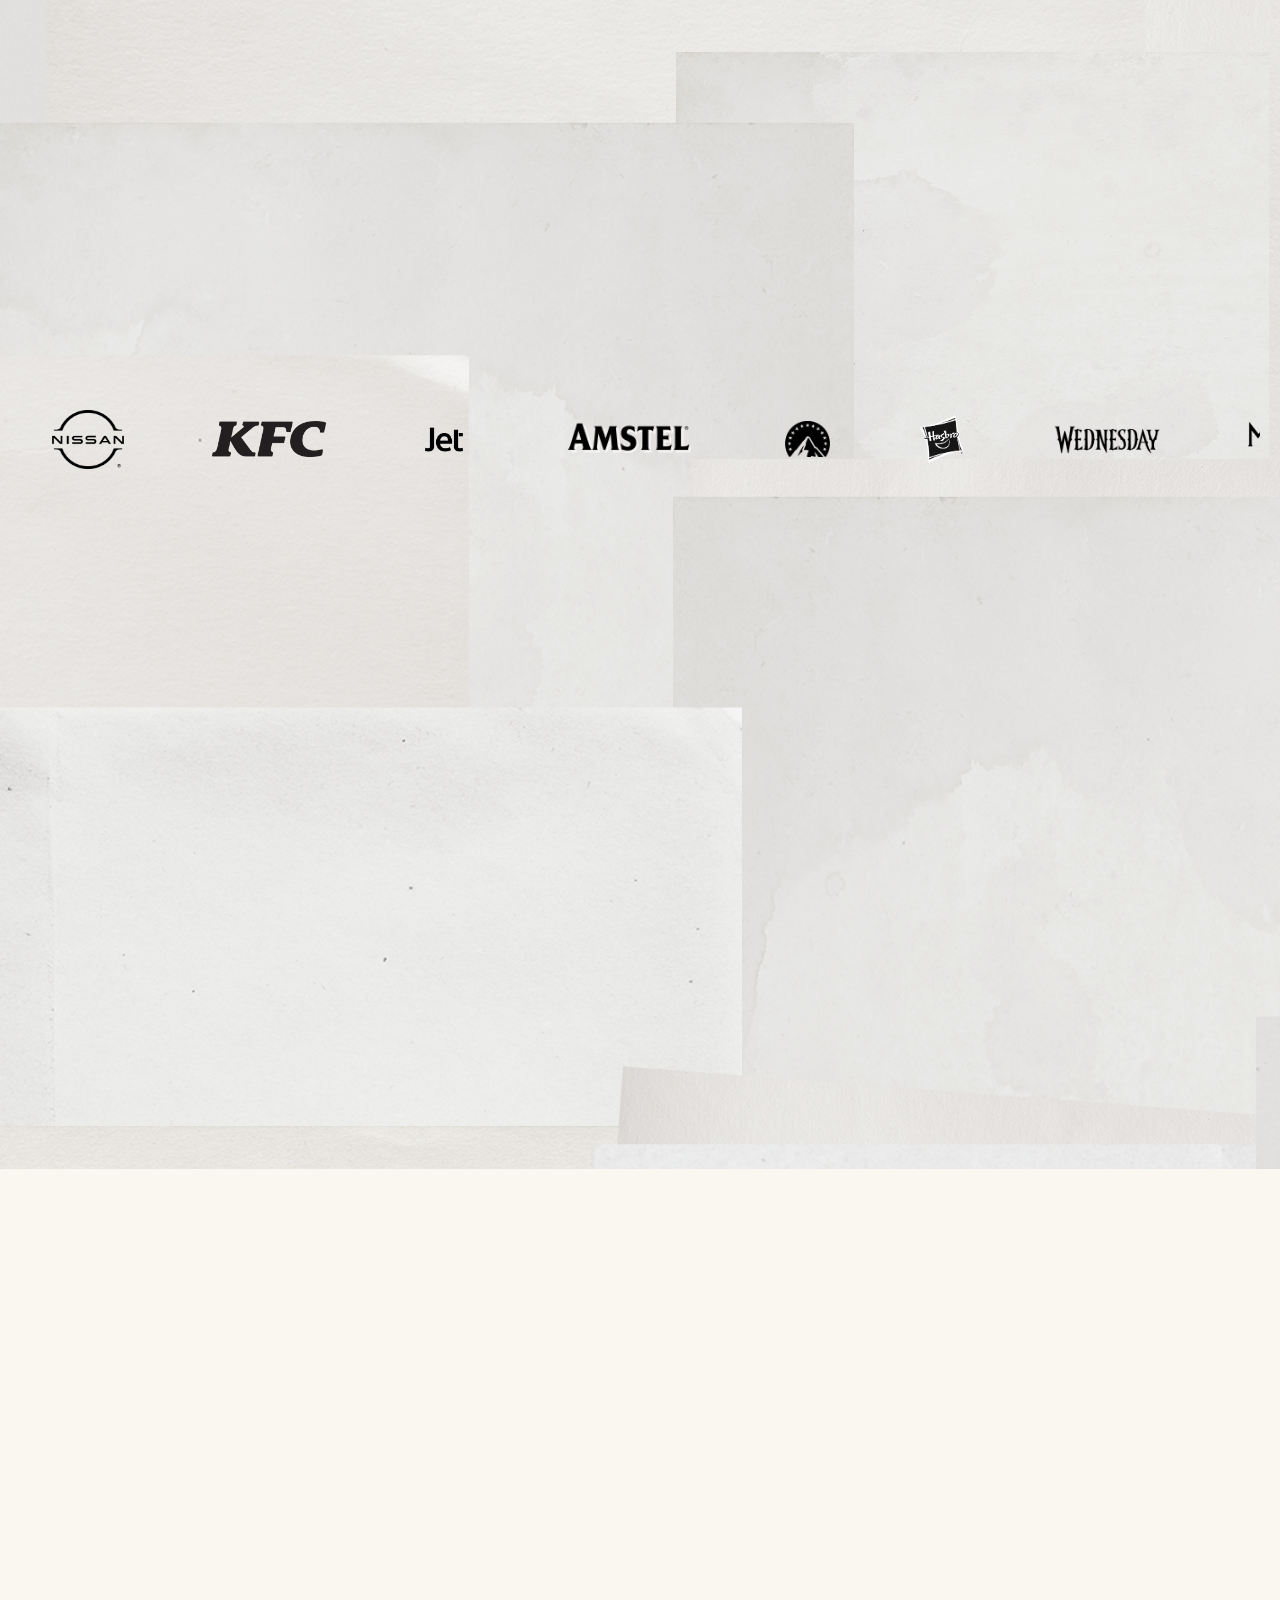
==== commit 6b3cb1c4: "Fix awards hover contrast, reduce awards icon, reorder awards chronologically Co-Authored-By: Claude" ====
--- a/index.html
+++ b/index.html
@@ -292,16 +292,16 @@
           </div>
 
           <div class="award">
+            <span class="award__name">Pyropak Awards 2011</span>
+            <span class="award__org">Vida Coffee</span>
+            <span class="award__desc">Packaging</span>
+            <span class="award__year">Gold</span>
+          </div>
+
+          <div class="award">
             <span class="award__name">Vuka Awards 2009</span>
             <span class="award__org">HSFSA Silent Killer</span>
             <span class="award__desc">Best cinematography</span>
-            <span class="award__year">Gold</span>
-          </div>
-
-          <div class="award">
-            <span class="award__name">Pyropak Awards 2011</span>
-            <span class="award__org">Vida Coffee</span>
-            <span class="award__desc">Packaging</span>
             <span class="award__year">Gold</span>
           </div>
 
--- a/styles.css
+++ b/styles.css
@@ -240,10 +240,10 @@
 
 .awards__icon {
   position: absolute;
-  top: -10px;
+  top: -7.5px; /* ~7% of the icon's height tucked behind the Work band */
   right: 1.5rem; /* matches .award's own right padding, so it lines up
                     with the right edge of the award__year column */
-  width: 100px;
+  width: 75px;
   height: auto;
 }
 
@@ -1061,10 +1061,57 @@
   text-align: right;
 }
 
-.award:hover .award__name,
-.award:hover .award__org,
-.award:hover .award__desc,
-.award:hover .award__year {
+/* Hover text: a cream copy of the row's text (.award__invert, built by
+   initAwardInvert in script.js) is uncovered by the same left-to-right
+   sweep as the band, so text is cream exactly where the band is and
+   stays black everywhere else, frame by frame. clip-path inset and
+   scaleX share duration and easing, so the two edges stay together,
+   including when a hover reverses mid-way. The copy is generated
+   content in an aria-hidden layer: not selectable, not found by
+   find-in-page, not announced. Its grid inherits the row's, and its
+   spans reuse the column classes, so it lays out identically at every
+   breakpoint. */
+.award__invert {
+  position: absolute;
+  inset: 0;
+  z-index: 2;
+  display: grid;
+  grid-template-columns: inherit;
+  gap: inherit;
+  padding: inherit;
+  align-items: inherit;
+  pointer-events: none;
+  user-select: none;
+  clip-path: inset(0 100% 0 0);
+  transition: clip-path 0.4s ease;
+}
+
+.award:hover .award__invert {
+  clip-path: inset(0 0 0 0);
+}
+
+.award__invert > span {
+  color: #FAF7F0;
+}
+
+.award__invert > span::after {
+  content: attr(data-text);
+  content: attr(data-text) / "";
+}
+
+/* While text in a row is selected, drop the band and the copy so the
+   selection highlight on the real text isn't covered */
+.award--selecting::before,
+.award--selecting .award__invert {
+  visibility: hidden;
+}
+
+/* Without the script there's no copy layer: fall back to recolouring
+   the real text */
+.award:not(.award--invert-ready):hover .award__name,
+.award:not(.award--invert-ready):hover .award__org,
+.award:not(.award--invert-ready):hover .award__desc,
+.award:not(.award--invert-ready):hover .award__year {
   color: #FAF7F0;
 }
 
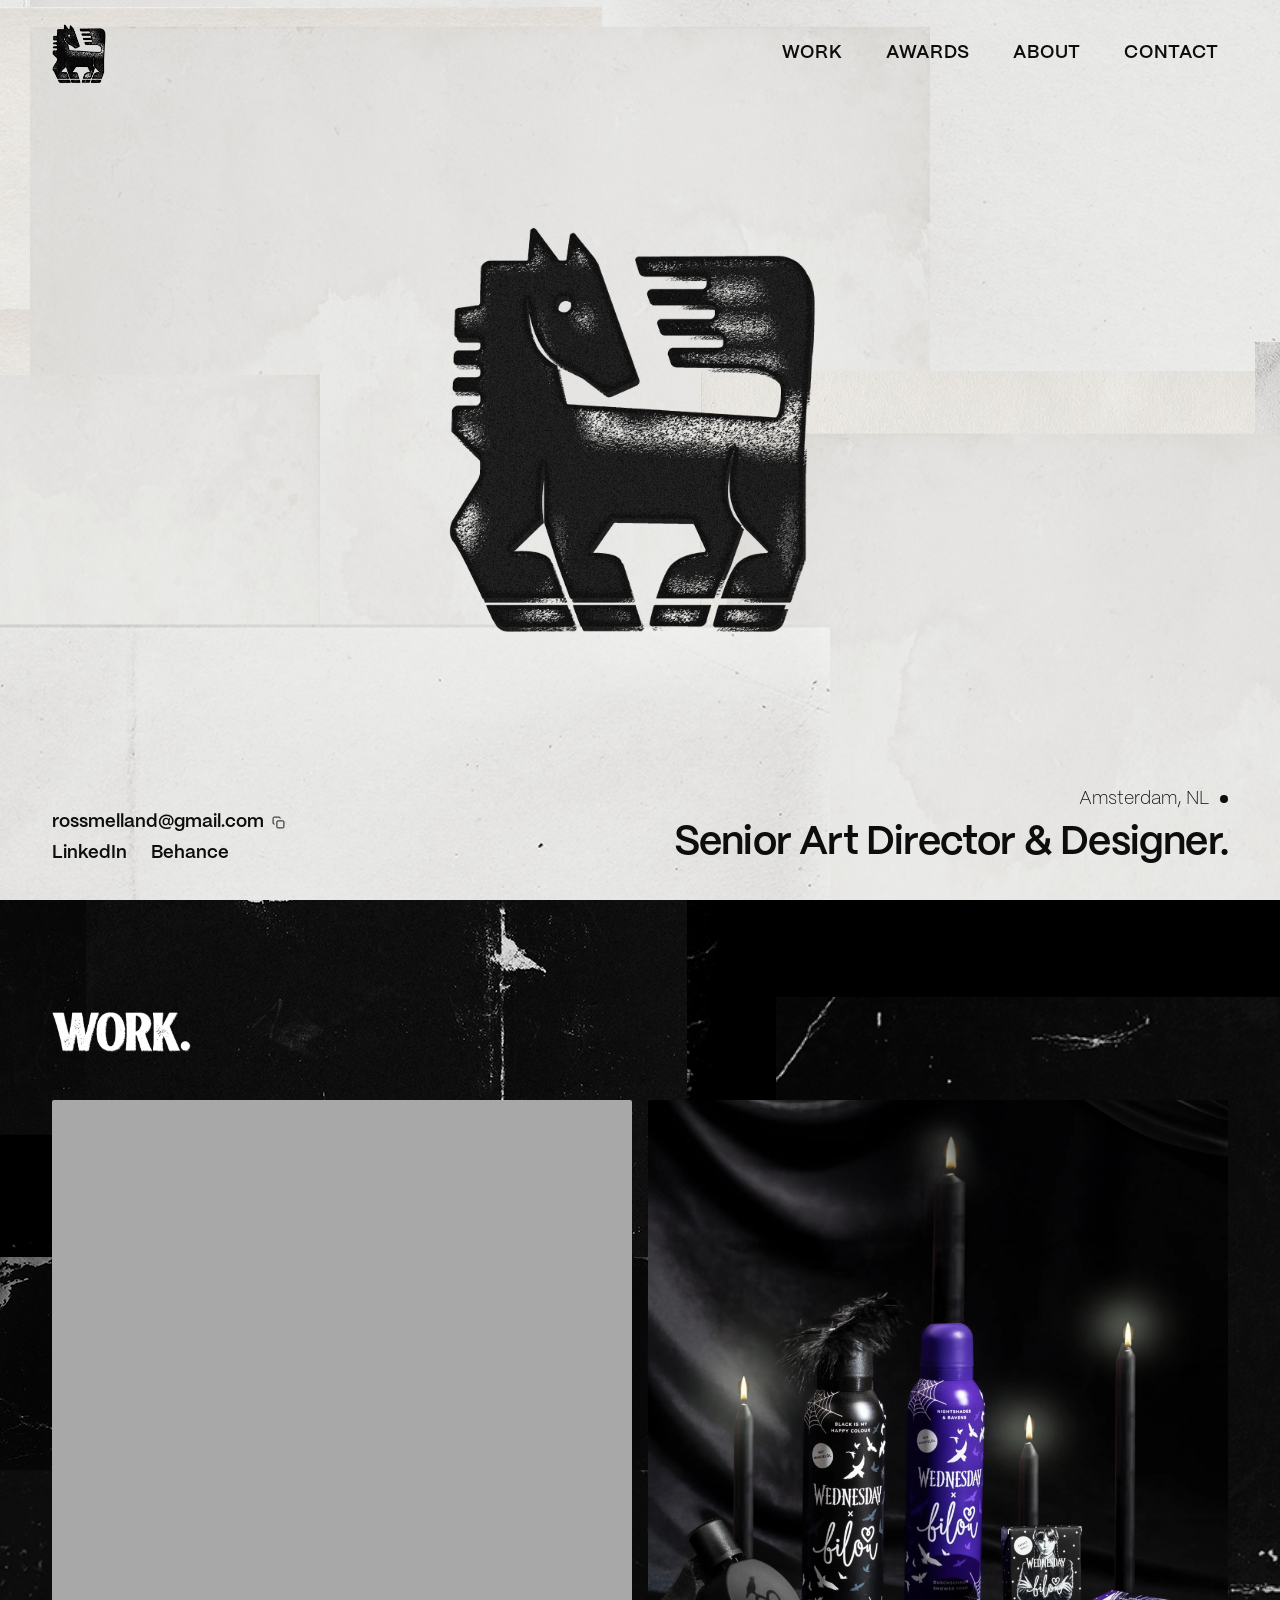
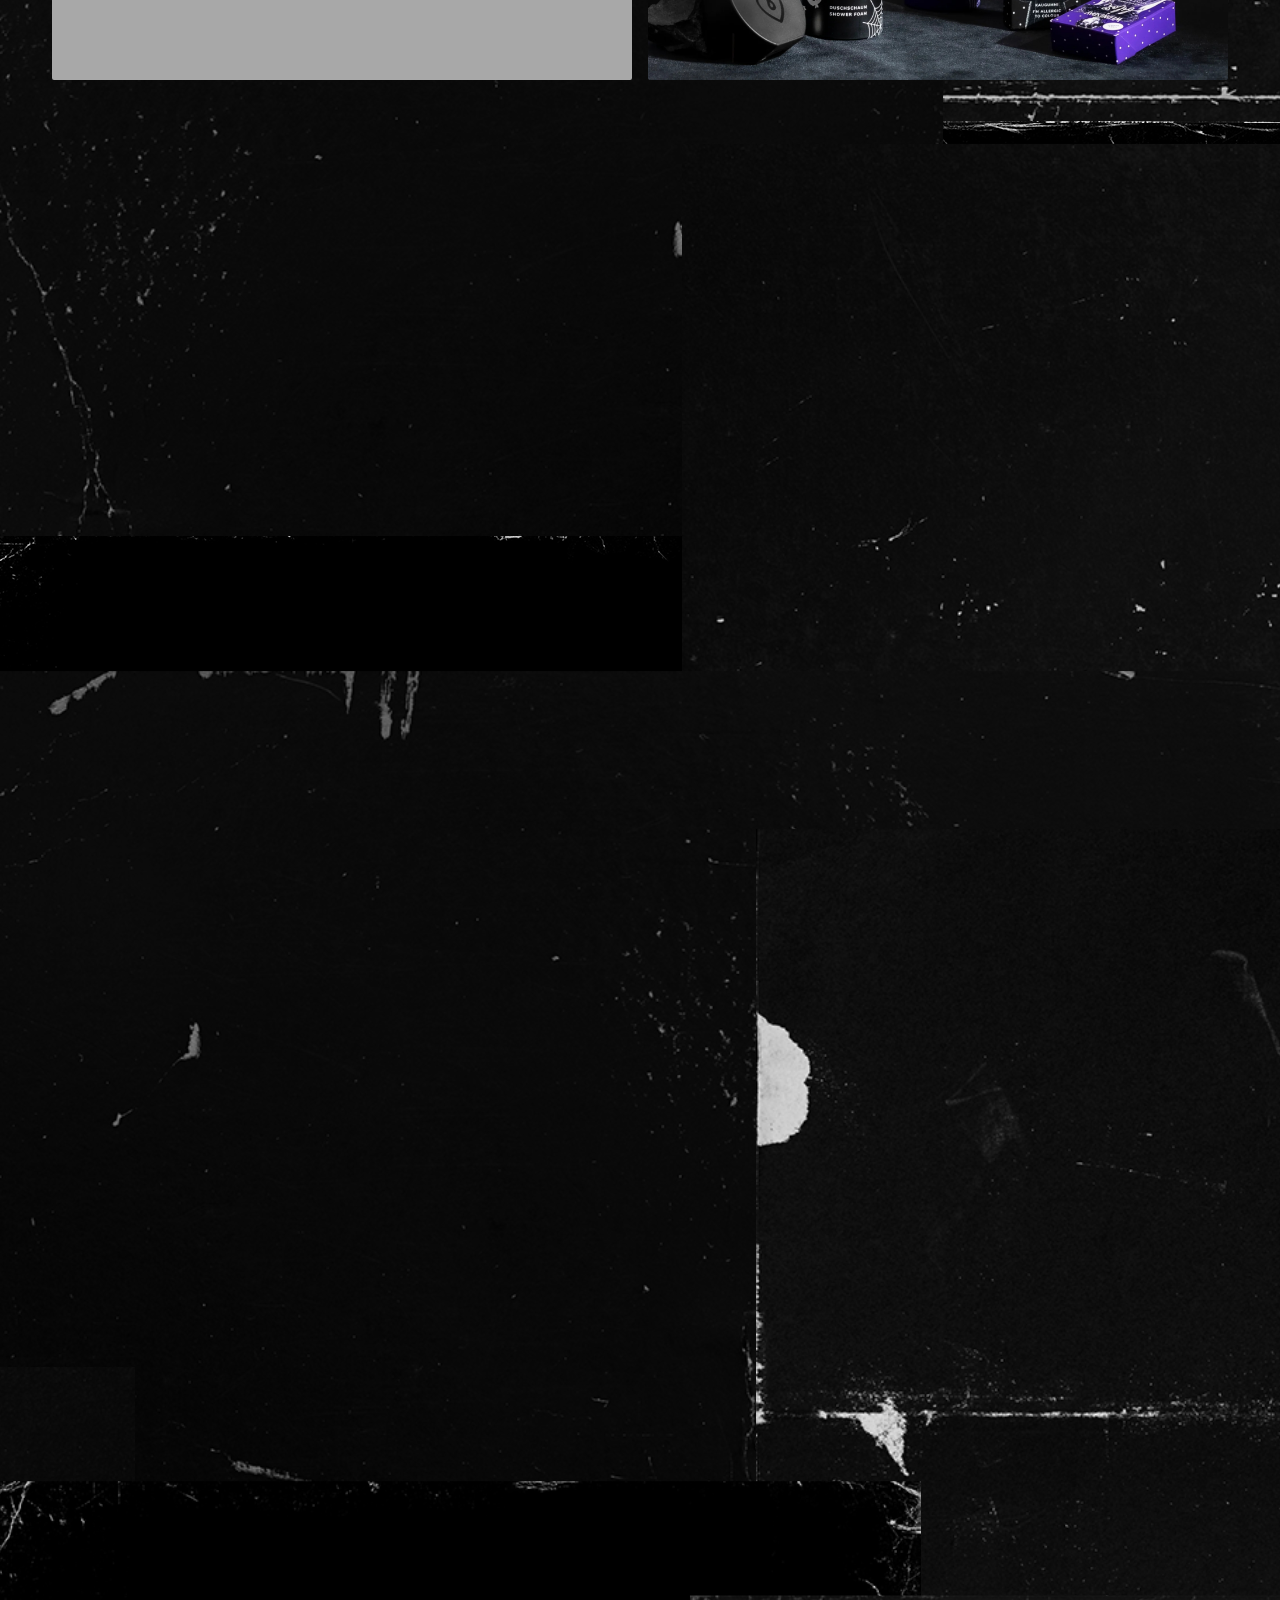
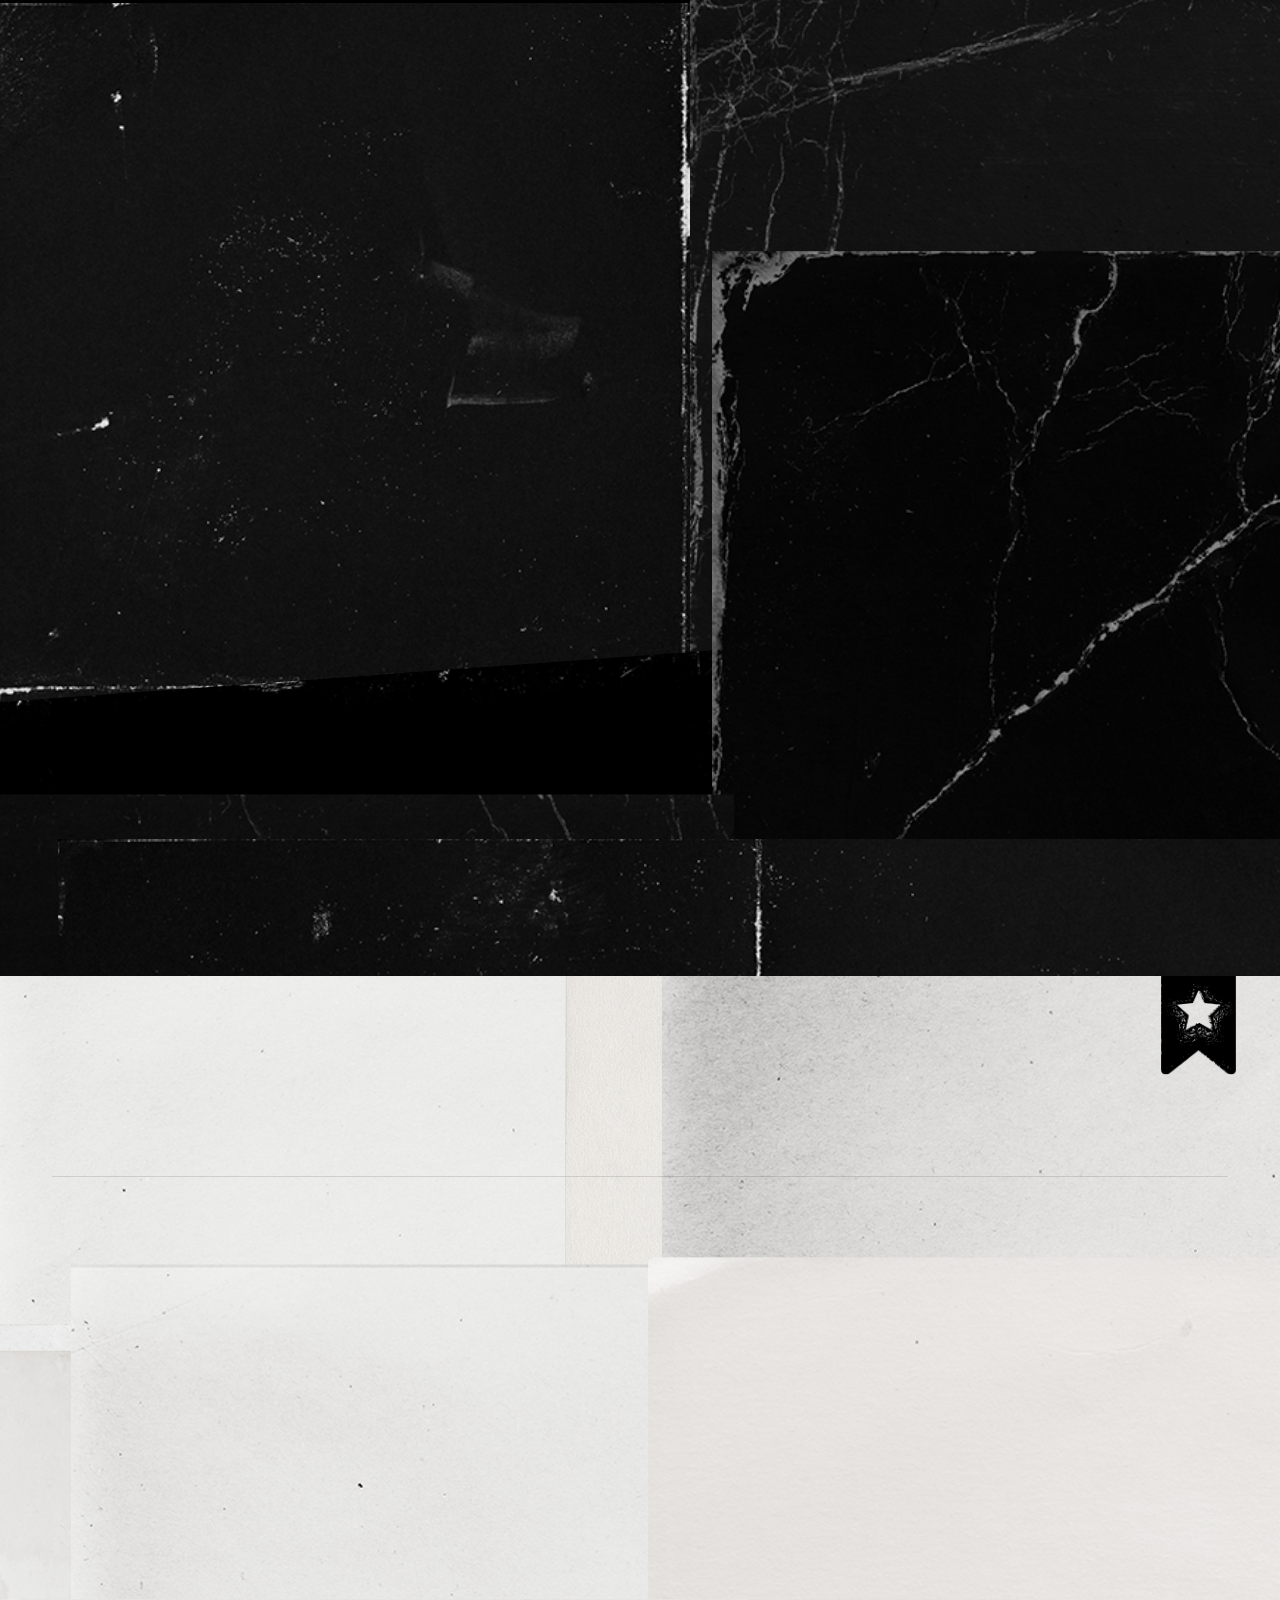
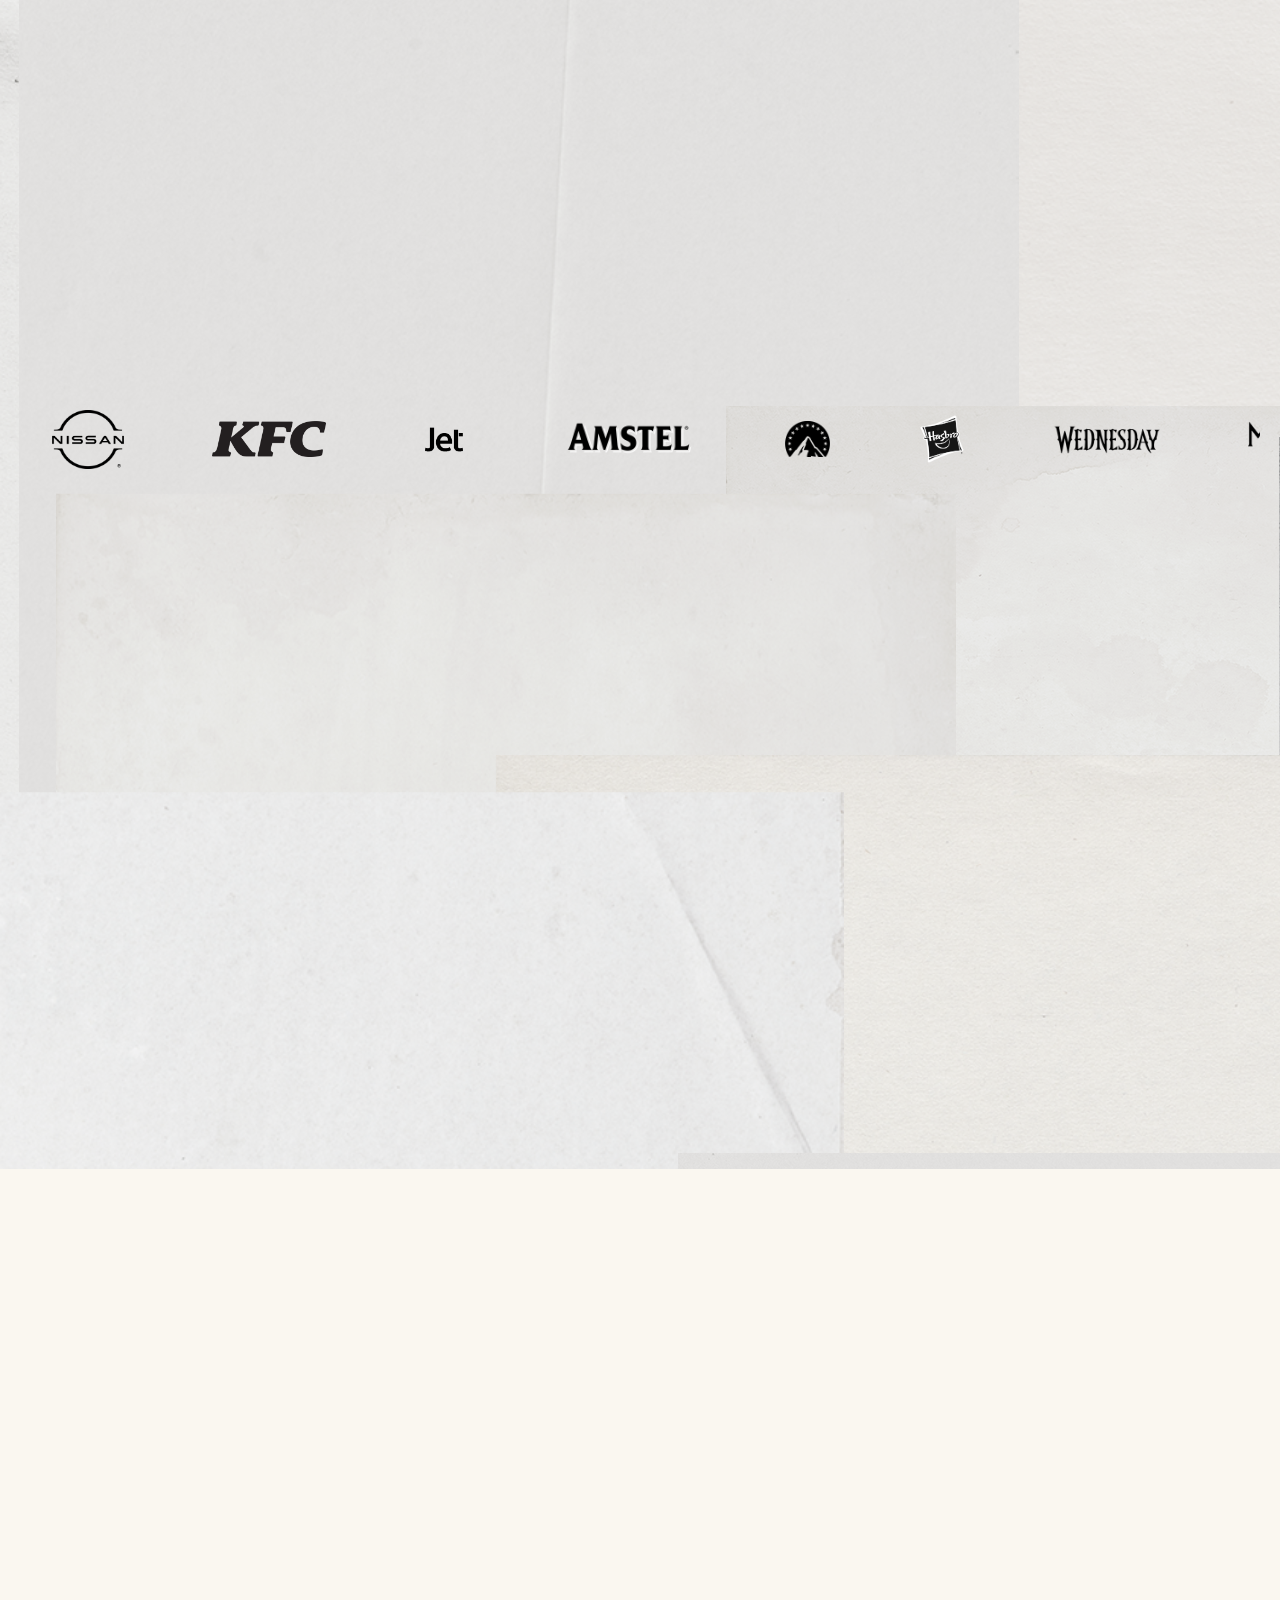
==== commit c16a8557: "Add body copy and corrected metadata to all case study pages Co-Authored-By: Claude Opus 5.5 <norepl" ====
--- a/index.html
+++ b/index.html
@@ -3,7 +3,7 @@
 <head>
   <meta charset="UTF-8" />
   <meta name="viewport" content="width=device-width, initial-scale=1.0" />
-  <title>Ross Melland — Senior Art Director, Amsterdam</title>
+  <title>Ross Melland - Senior Art Director, Amsterdam</title>
   <meta name="description" content="Ross Melland is a Senior Art Director based in Amsterdam, specialising in art direction, brand identity, licensing, and creative consultancy." />
   <link rel="icon" type="image/png" sizes="32x32" href="favicon-32.png" />
   <link rel="icon" type="image/png" sizes="16x16" href="favicon-16.png" />
@@ -88,10 +88,10 @@
           <article class="work__card" data-index="01">
             <a href="gynaGuard.html" class="work__card-link" aria-label="View project: #12OfficialVaginas">
               <div class="work__card-image">
-                <img src="images/projects/gynaGuard-hero.jpg" alt="#12OfficialVaginas — GynaGuard" class="work__card-img" />
+                <img src="images/projects/gynaGuard-hero.jpg" alt="#12OfficialVaginas, GynaGuard" class="work__card-img" />
                 <div class="work__card-overlay">
                   <h3 class="work__card-overlay-title">#12OfficialVaginas</h3>
-                  <span class="work__card-overlay-cat">Social Content Campaign</span>
+                  <span class="work__card-overlay-cat">Social Media Campaign</span>
                 </div>
                 <img src="images/textures/card-border-01.png" alt="" class="work__card-border" aria-hidden="true" />
               </div>
@@ -99,7 +99,7 @@
           </article>
 
           <article class="work__card" data-index="02">
-            <a href="jet-man.html" class="work__card-link" aria-label="View project: Jet Better Man">
+            <a href="jet-man.html" class="work__card-link" aria-label="View project: Better Man TVC">
               <div class="work__card-image">
                 <img src="images/projects/jet-man-hero.png" alt="Jet Better Man" class="work__card-img" />
                 <div class="work__card-overlay">
@@ -125,12 +125,12 @@
           </article>
 
           <article class="work__card" data-index="04">
-            <a href="acw-branding.html" class="work__card-link" aria-label="View project: Jet Better Man — In-Store POS">
-              <div class="work__card-image">
-                <img src="data:image/svg+xml,%3Csvg xmlns='http://www.w3.org/2000/svg' viewBox='0 0 1 1'%3E%3Crect width='1' height='1' fill='%23A8A8A8'/%3E%3C/svg%3E" alt="Jet Better Man — In-Store POS" class="work__card-img" />
-                <div class="work__card-overlay">
-                  <h3 class="work__card-overlay-title">Better Man In-Store</h3>
-                  <span class="work__card-overlay-cat">Point of Sale / Outdoor</span>
+            <a href="acw-branding.html" class="work__card-link" aria-label="View project: Amsterdam Climate Week">
+              <div class="work__card-image">
+                <img src="data:image/svg+xml,%3Csvg xmlns='http://www.w3.org/2000/svg' viewBox='0 0 1 1'%3E%3Crect width='1' height='1' fill='%23A8A8A8'/%3E%3C/svg%3E" alt="Amsterdam Climate Week Branding" class="work__card-img" />
+                <div class="work__card-overlay">
+                  <h3 class="work__card-overlay-title">Amsterdam Climate Week</h3>
+                  <span class="work__card-overlay-cat">Branding</span>
                 </div>
                 <img src="images/textures/card-border-01.png" alt="" class="work__card-border" aria-hidden="true" />
               </div>
@@ -138,9 +138,9 @@
           </article>
 
           <article class="work__card" data-index="05">
-            <a href="licensing.html" class="work__card-link" aria-label="View project: Licensing & Product Development">
-              <div class="work__card-image">
-                <img src="images/projects/licensing-hero.jpg" alt="Licensing & Product Development" class="work__card-img" />
+            <a href="licensing.html" class="work__card-link" aria-label="View project: Product Development">
+              <div class="work__card-image">
+                <img src="images/projects/licensing-hero.jpg" alt="Product Development Licensed Merchandise" class="work__card-img" />
                 <div class="work__card-overlay">
                   <h3 class="work__card-overlay-title">Product Development</h3>
                   <span class="work__card-overlay-cat">Licensed Merchandise</span>
@@ -153,7 +153,7 @@
           <article class="work__card" data-index="06">
             <a href="spot-the-crimes.html" class="work__card-link" aria-label="View project: Spot the Crimes">
               <div class="work__card-image">
-                <img src="images/projects/spot-the-crimes-hero.jpg" alt="Spot the Crimes — Crime Line South Africa" class="work__card-img" />
+                <img src="images/projects/spot-the-crimes-hero.jpg" alt="Spot the Crimes, Crime Line South Africa" class="work__card-img" />
                 <div class="work__card-overlay">
                   <h3 class="work__card-overlay-title">Spot the Crimes</h3>
                   <span class="work__card-overlay-cat">Interactive Print</span>
@@ -164,7 +164,7 @@
           </article>
 
           <article class="work__card" data-index="07">
-            <a href="jet-summer.html" class="work__card-link" aria-label="View project: Jet Say Yes to Summer">
+            <a href="jet-summer.html" class="work__card-link" aria-label="View project: Say Yes to Summer">
               <div class="work__card-image">
                 <img src="images/projects/jet-summer-hero.png" alt="Jet Say Yes to Summer" class="work__card-img" />
                 <div class="work__card-overlay">
@@ -181,8 +181,8 @@
               <div class="work__card-image">
                 <img src="images/projects/lg-ziyawa-hero.png" alt="LG Ziyawa" class="work__card-img" />
                 <div class="work__card-overlay">
-                  <h3 class="work__card-overlay-title">Ziyawa</h3>
-                  <span class="work__card-overlay-cat">Social Media</span>
+                  <h3 class="work__card-overlay-title">LG Ziyawa</h3>
+                  <span class="work__card-overlay-cat">Social Media Campaign</span>
                 </div>
                 <img src="images/textures/card-border-01.png" alt="" class="work__card-border" aria-hidden="true" />
               </div>
@@ -190,12 +190,12 @@
           </article>
 
           <article class="work__card" data-index="09">
-            <a href="nissan-print.html" class="work__card-link" aria-label="View project: WOOJ Dog Treats">
-              <div class="work__card-image">
-                <img src="data:image/svg+xml,%3Csvg xmlns='http://www.w3.org/2000/svg' viewBox='0 0 1 1'%3E%3Crect width='1' height='1' fill='%23A8A8A8'/%3E%3C/svg%3E" alt="WOOJ Dog Treats" class="work__card-img" />
-                <div class="work__card-overlay">
-                  <h3 class="work__card-overlay-title">WOOJ Dog Treats</h3>
-                  <span class="work__card-overlay-cat">Branding Design</span>
+            <a href="nissan-print.html" class="work__card-link" aria-label="View project: Nissan Navara Print">
+              <div class="work__card-image">
+                <img src="data:image/svg+xml,%3Csvg xmlns='http://www.w3.org/2000/svg' viewBox='0 0 1 1'%3E%3Crect width='1' height='1' fill='%23A8A8A8'/%3E%3C/svg%3E" alt="Nissan Navara Print Campaign" class="work__card-img" />
+                <div class="work__card-overlay">
+                  <h3 class="work__card-overlay-title">Nissan Navara Print</h3>
+                  <span class="work__card-overlay-cat">Print</span>
                 </div>
                 <img src="images/textures/card-border-01.png" alt="" class="work__card-border" aria-hidden="true" />
               </div>
@@ -205,7 +205,7 @@
           <article class="work__card" data-index="10">
             <a href="silent-killer.html" class="work__card-link" aria-label="View project: Silent Killer">
               <div class="work__card-image">
-                <img src="images/projects/silent-killer-hero.png" alt="Silent Killer — Heart and Stroke Foundation South Africa" class="work__card-img" />
+                <img src="images/projects/silent-killer-hero.png" alt="Silent Killer, Heart and Stroke Foundation South Africa" class="work__card-img" />
                 <div class="work__card-overlay">
                   <h3 class="work__card-overlay-title">Silent Killer</h3>
                   <span class="work__card-overlay-cat">Television Commercial</span>
@@ -219,7 +219,7 @@
       </div>
     </section>
 
-    <!-- Award icon anchor — zero-height, sits exactly at the Work/Awards
+    <!-- Award icon anchor: zero-height, sits exactly at the Work/Awards
          seam in normal flow. Its z-index (below .work's) lets an
          absolutely-positioned icon inside it straddle that boundary:
          negative top tucks the icon behind the black Work band, without
@@ -230,7 +230,7 @@
       </div>
     </div>
 
-    <!-- Awards + Ticker + About — one continuous background zone -->
+    <!-- Awards + Ticker + About: one continuous background zone -->
     <div class="bg-zone-combined" id="zoneAwardsTickerAbout">
       <div class="bg-tiles bg-tiles--combined" id="bgTilesCombined" aria-hidden="true"></div>
 
@@ -361,7 +361,7 @@
           <div class="about__content">
             <h2 class="about__title"><img src="images/nav-ross-black.png" alt="Ross Melland." /></h2>
             <p class="about__bio">
-              I'm Ross — a Senior Art Director with 15 years of experience across advertising and licensed product development. I've led campaigns at Joe Public United in South Africa and spent five years at WildBrain CPLG in Amsterdam managing creative across 15+ franchises, 60+ licensees, and 15+ European markets.
+              I'm Ross, a Senior Art Director with 15 years of experience across advertising and licensed product development. I've led campaigns at Joe Public United in South Africa and spent five years at WildBrain CPLG in Amsterdam managing creative across 15+ franchises, 60+ licensees, and 15+ European markets.
             </p>
           </div>
         </div>
--- a/styles.css
+++ b/styles.css
@@ -1386,6 +1386,29 @@
   margin-bottom: 0;
 }
 
+/* BODY BOLD for the inline Challenge / Insight / Solution labels. Set
+   explicitly so the browser's default 700 doesn't fall back to a
+   synthesized bold; the paragraph text itself stays at 400. */
+.project-body__copy strong {
+  font-weight: 600;
+}
+
+/* SUBHEAD role for named sections inside a case study (e.g. licensing
+   product ranges). Each subsection reserves --space-xl above it, the
+   same rhythm as the galleries, so images can be dropped in later. */
+.project-subsection {
+  margin-top: var(--space-xl);
+}
+
+.project-subhead {
+  font-family: var(--font-display);
+  font-size: var(--text-subhead);
+  font-weight: 600;
+  text-transform: none;
+  line-height: 1.2;
+  color: var(--color-text);
+}
+
 /* Reusable stacked image grid for case-study pages — two-per-row, square,
    matching the homepage .work__grid sizing via the same --grid-gap
    variables. No overlay, hover, or link behavior; that's a later step. */
@@ -1449,6 +1472,11 @@
   text-transform: uppercase;
   color: #0D0D0D;
   margin-top: var(--space-md);
+}
+
+/* One credit per line: stacked credits sit tight under the first */
+.project-credit + .project-credit {
+  margin-top: 0.5rem;
 }
 
 .nav__back-link {
